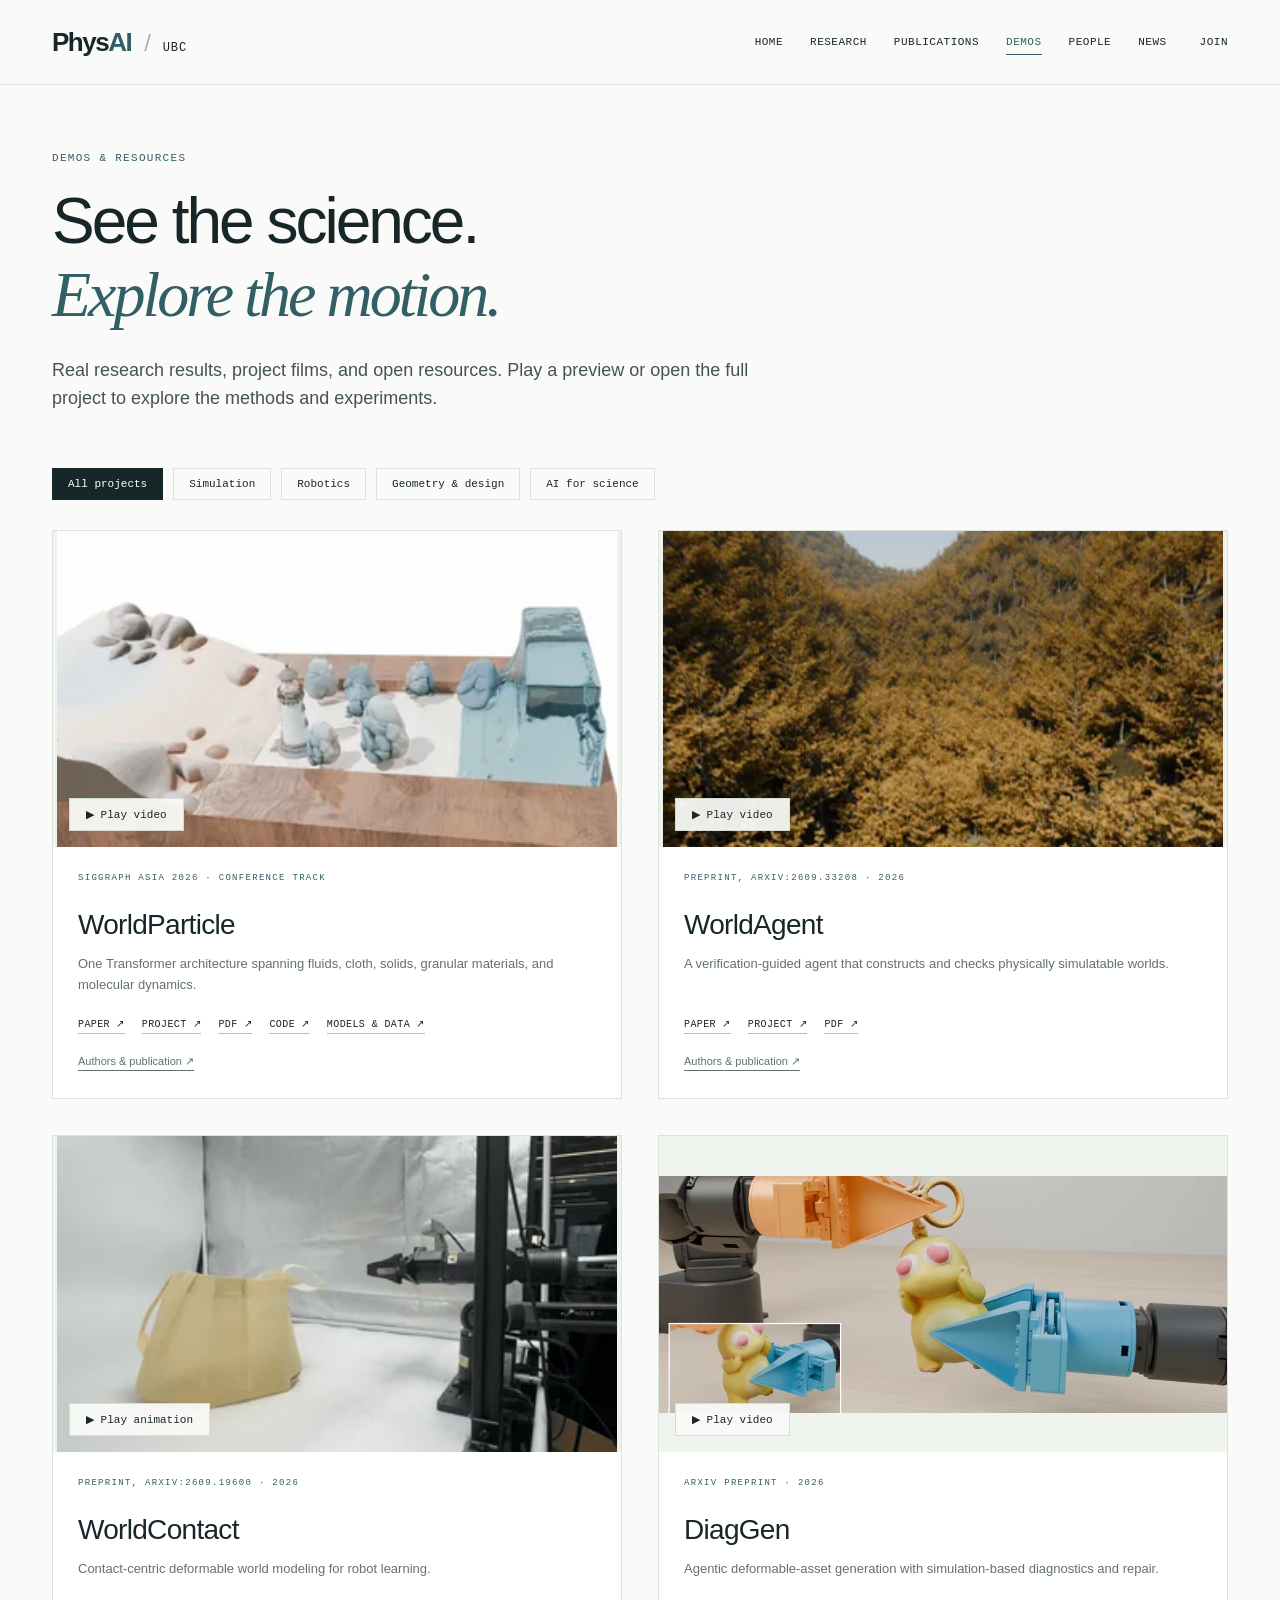
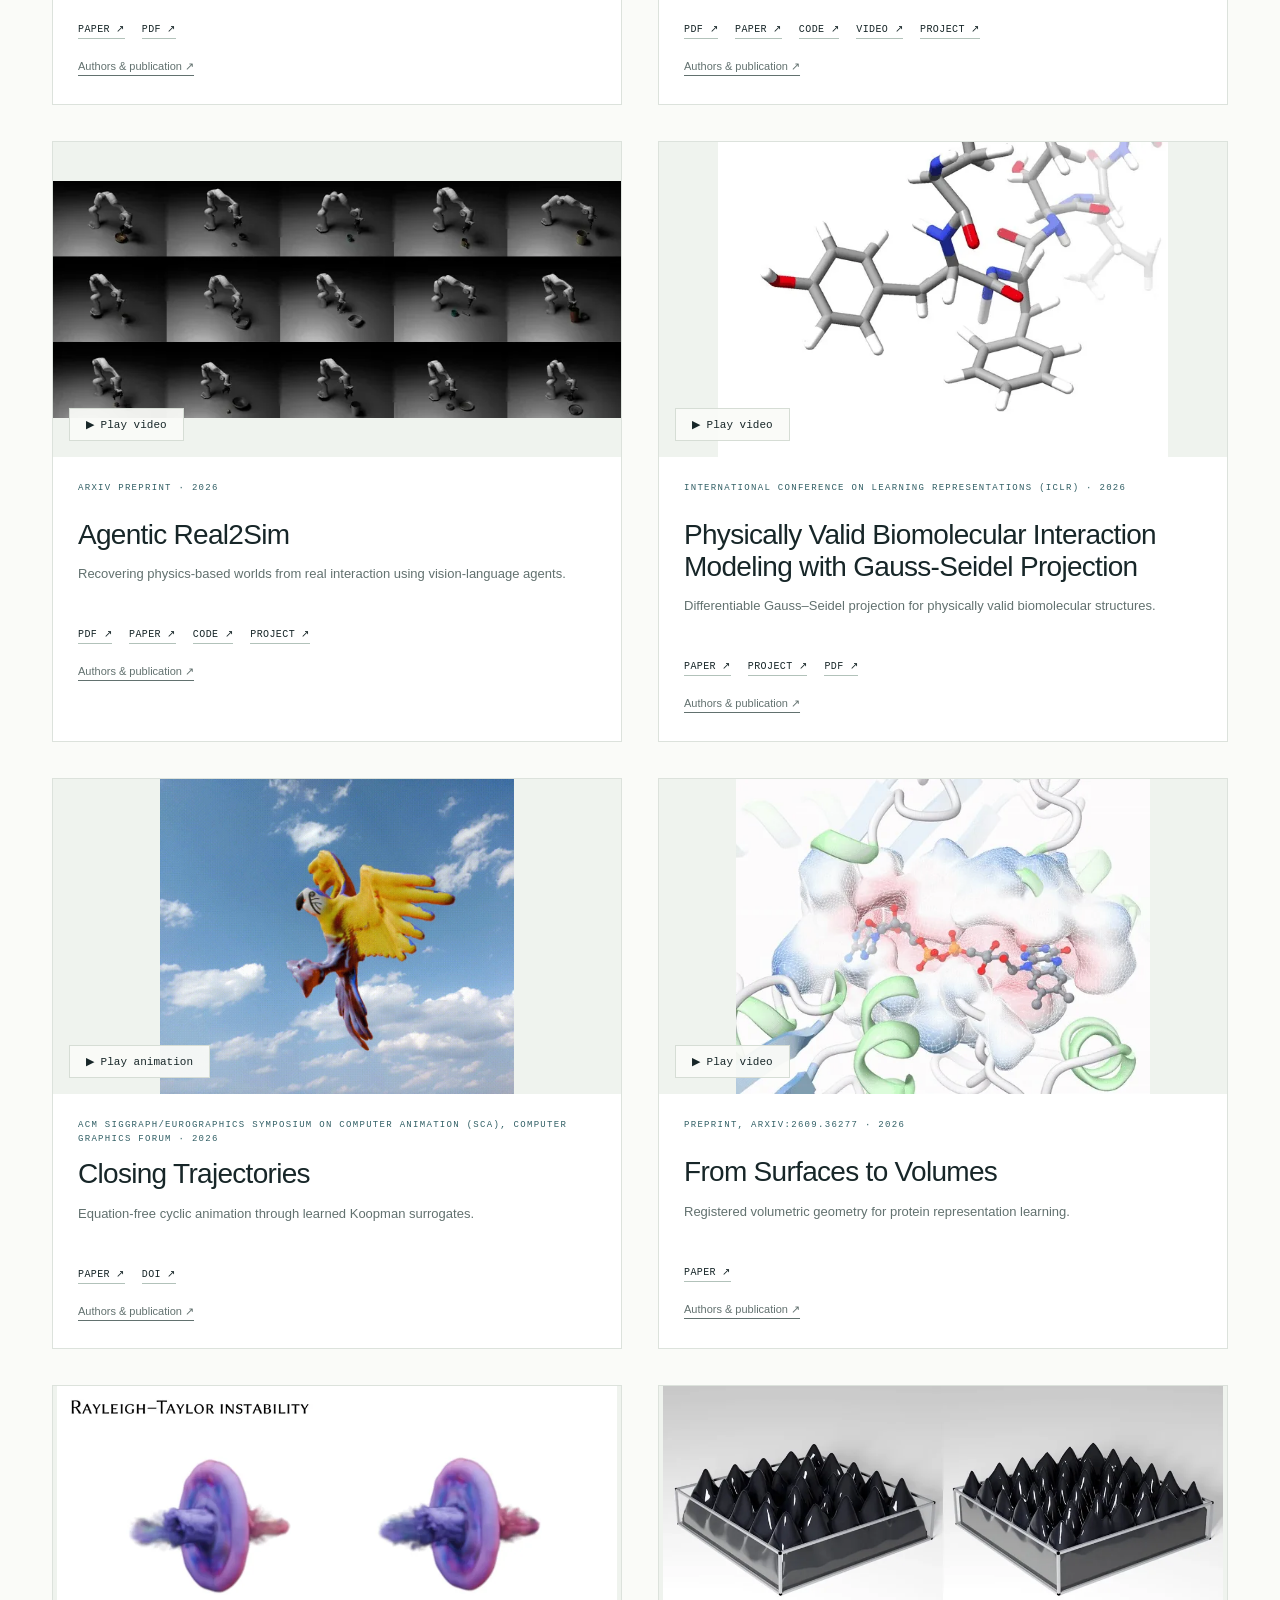
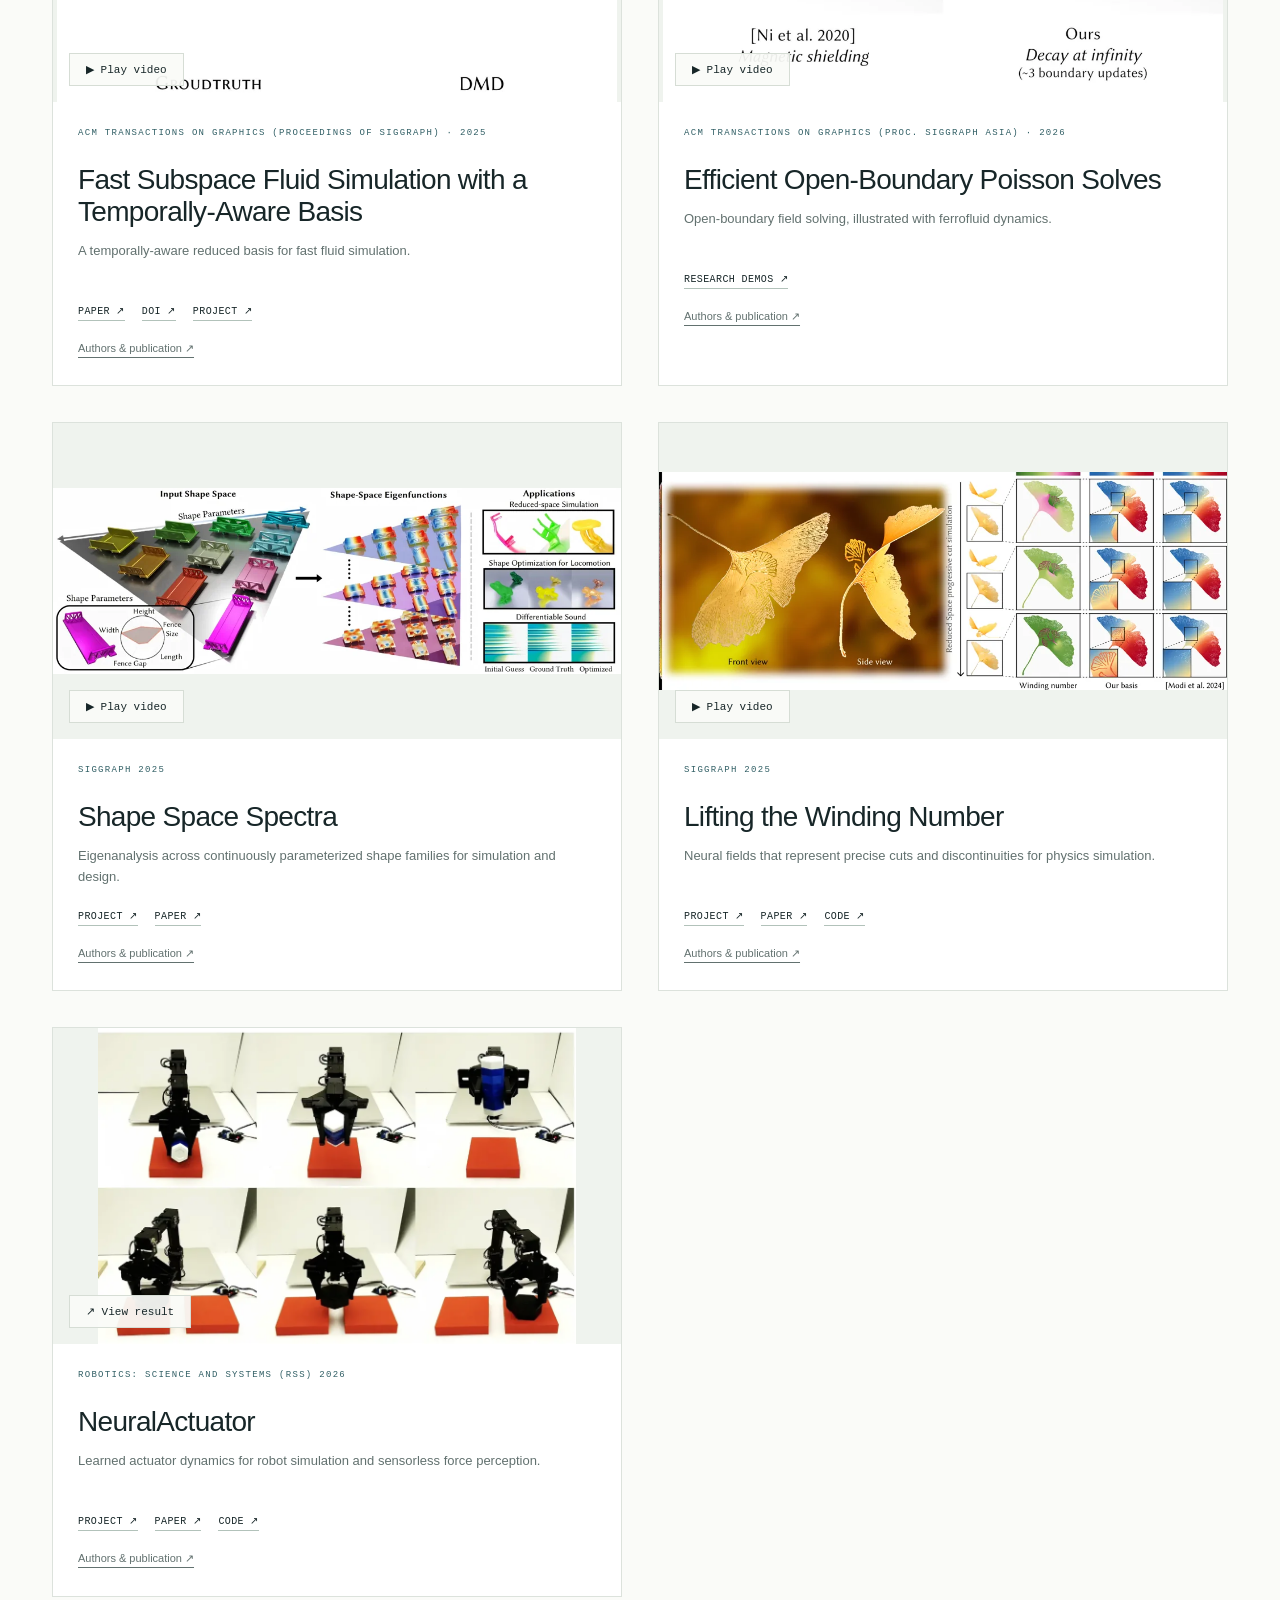
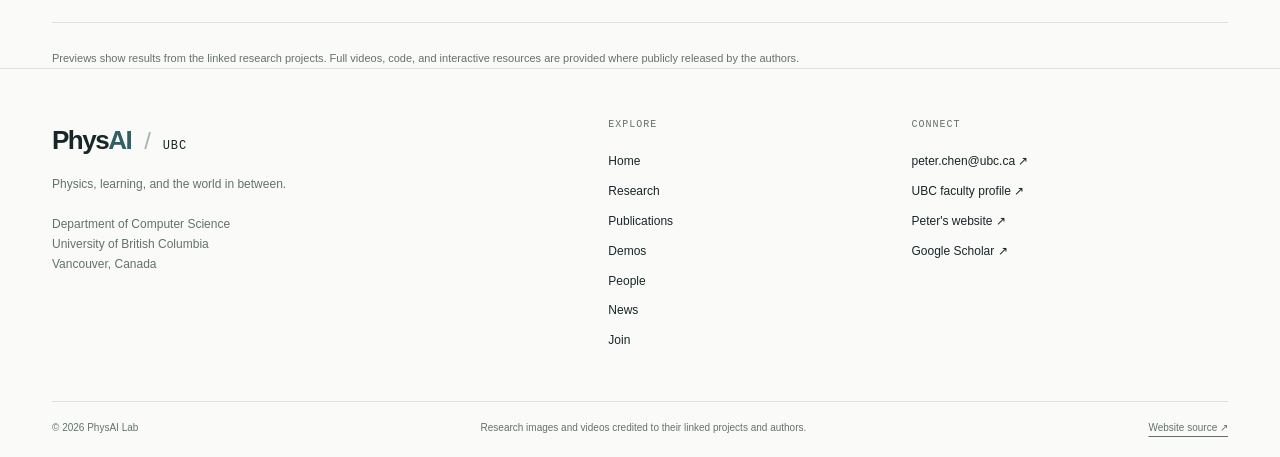
==== demos.html @ a1e4b5ec "Build research-led PhysAI Lab website with publications, demos, and verified team profiles" ====
<!doctype html><html lang="en"><head><meta charset="utf-8"><meta name="viewport" content="width=device-width,initial-scale=1"><title>Demos | PhysAI Lab · UBC</title><meta name="description" content="Watch physics simulation, robotics, and biomolecular research demos from Peter Yichen Chen and the UBC PhysAI Lab."><meta name="theme-color" content="#f8f9f6"><meta property="og:title" content="Demos | PhysAI Lab · UBC"><meta property="og:description" content="Watch physics simulation, robotics, and biomolecular research demos from Peter Yichen Chen and the UBC PhysAI Lab."><meta property="og:type" content="website"><link rel="icon" href="assets/favicon.svg" type="image/svg+xml"><link rel="stylesheet" href="assets/site.css"><script src="assets/site.js" defer></script></head><body><a class="skip" href="#main">Skip to content</a><header class="site-header"><div class="container header-inner"><a class="brand" href="index.html" aria-label="PhysAI Lab home">Phys<span>AI</span><i> / </i><small>UBC</small></a><button class="menu-toggle" aria-expanded="false" aria-controls="site-nav">Menu <span aria-hidden="true">＋</span></button><nav id="site-nav" aria-label="Main navigation"><a href="index.html">Home</a><a href="research.html">Research</a><a href="publications.html">Publications</a><a href="demos.html" aria-current="page">Demos</a><a href="people.html">People</a><a href="news.html">News</a><a href="join.html">Join</a></nav></div></header><main id="main"><div class="container page-intro"><p class="eyebrow">Demos & resources</p><h1>See the science.<br><em>Explore the motion.</em></h1><p class="lede">Real research results, project films, and open resources. Play a preview or open the full project to explore the methods and experiments.</p></div><div class="container"><div class="demo-filters" role="group" aria-label="Filter research demos"><button data-demo-filter="" aria-pressed="true">All projects</button><button data-demo-filter="Simulation" aria-pressed="false">Simulation</button><button data-demo-filter="Robotics" aria-pressed="false">Robotics</button><button data-demo-filter="Geometry & Design" aria-pressed="false">Geometry & design</button><button data-demo-filter="AI for Science" aria-pressed="false">AI for science</button></div><div class="demo-grid"><article class="demo-card" data-demo-topic="Simulation"><div class="demo-media"><img class="" src="assets/images/5f0e36b0c62ace92.webp" alt="WorldParticle: Unified World Simulation of Lagrangian Particle Dynamics via Transformer — research result" loading="lazy" decoding="async"><button class="preview-button" data-media="https://worldparticle.github.io/WorldParticle_Web/assets/videos/demo-web.mp4" data-kind="video" data-title="WorldParticle: Unified World Simulation of Lagrangian Particle Dynamics via Transformer" data-project="https://worldparticle.github.io/WorldParticle_Web/">▶ Play video</button></div><div class="demo-body"><p class="eyebrow">SIGGRAPH Asia 2026 · Conference Track</p><h2>WorldParticle</h2><p>One Transformer architecture spanning fluids, cloth, solids, granular materials, and molecular dynamics.</p><div class="resource-links"><a href="https://arxiv.org/abs/2605.15305">Paper ↗</a><a href="https://worldparticle.github.io/WorldParticle_Web/">Project ↗</a><a href="https://arxiv.org/pdf/2605.15305">PDF ↗</a><a href="https://github.com/WorldParticle/WorldParticle">Code ↗</a><a href="https://huggingface.co/datasets/wclw1021/WorldParticle">Models &amp; data ↗</a></div><a class="demo-detail" href="publications.html#worldparticle-unified-world-simulation-of-lagrangian-particle-dynamics-via-transformer">Authors & publication ↗</a></div></article><article class="demo-card" data-demo-topic="Robotics"><div class="demo-media"><img class="" src="assets/images/c00169b844d4f4c7.webp" alt="WorldAgent: Verification-Guided Agentic Physical World Construction — research result" loading="lazy" decoding="async"><button class="preview-button" data-media="https://wclw1021.github.io/WorldAgent_Web/assets/videos/autumn-valley.mp4" data-kind="video" data-title="WorldAgent: Verification-Guided Agentic Physical World Construction" data-project="https://wclw1021.github.io/WorldAgent_Web/">▶ Play video</button></div><div class="demo-body"><p class="eyebrow">Preprint, arXiv:2609.33208 · 2026</p><h2>WorldAgent</h2><p>A verification-guided agent that constructs and checks physically simulatable worlds.</p><div class="resource-links"><a href="https://arxiv.org/abs/2609.33208">Paper ↗</a><a href="https://wclw1021.github.io/WorldAgent_Web/">Project ↗</a><a href="https://arxiv.org/pdf/2609.33208">PDF ↗</a></div><a class="demo-detail" href="publications.html#worldagent-verification-guided-agentic-physical-world-construction">Authors & publication ↗</a></div></article><article class="demo-card" data-demo-topic="Robotics"><div class="demo-media"><img class="" src="assets/images/d277241d2dc338bf.webp" alt="WorldContact: A Contact-Centric World Model for Scalable Robot Learning — research result" loading="lazy" decoding="async"><button class="preview-button" data-media="https://chensiyuan030105.github.io/assets/img/publication/thumbnail/2026worldcontact.gif" data-kind="image" data-title="WorldContact: A Contact-Centric World Model for Scalable Robot Learning" data-project="https://arxiv.org/abs/2609.19600">▶ Play animation</button></div><div class="demo-body"><p class="eyebrow">Preprint, arXiv:2609.19600 · 2026</p><h2>WorldContact</h2><p>Contact-centric deformable world modeling for robot learning.</p><div class="resource-links"><a href="https://arxiv.org/abs/2609.19600">Paper ↗</a><a href="https://arxiv.org/pdf/2609.19600">PDF ↗</a></div><a class="demo-detail" href="publications.html#worldcontact-a-contact-centric-world-model-for-scalable-robot-learning">Authors & publication ↗</a></div></article><article class="demo-card" data-demo-topic="Robotics"><div class="demo-media"><img class="" src="assets/images/f37b646c24b71647.webp" alt="DiagGen: Agentic Generation of Deformable Assets with Sim-based Diagnostics for Robotic Simulation — research result" loading="lazy" decoding="async"><button class="preview-button" data-media="https://diaggen.github.io/static/videos/overview.mp4" data-kind="video" data-title="DiagGen: Agentic Generation of Deformable Assets with Sim-based Diagnostics for Robotic Simulation" data-project="https://diaggen.github.io/">▶ Play video</button></div><div class="demo-body"><p class="eyebrow">arXiv preprint · 2026</p><h2>DiagGen</h2><p>Agentic deformable-asset generation with simulation-based diagnostics and repair.</p><div class="resource-links"><a href="https://diaggen.github.io/static/DiagGen_pub-release_26-09-19-14-27.pdf">PDF ↗</a><a href="https://arxiv.org/abs/2609.23103">Paper ↗</a><a href="https://github.com/diaggen/diaggen">Code ↗</a><a href="https://www.youtube.com/watch?v=_sARsG-4vyM">Video ↗</a><a href="https://diaggen.github.io/">Project ↗</a></div><a class="demo-detail" href="publications.html#diaggen-agentic-generation-of-deformable-assets-with-sim-based-diagnostics-for-robotic-simulation">Authors & publication ↗</a></div></article><article class="demo-card" data-demo-topic="Robotics"><div class="demo-media"><img class="" src="assets/images/c2866183bbca0dc3.webp" alt="Agentic Real2Sim: Physics-based World Modeling with Vision-Language Agents — research result" loading="lazy" decoding="async"><button class="preview-button" data-media="https://agentic-real2sim.github.io/static/videos/ar2s_teaser.mp4" data-kind="video" data-title="Agentic Real2Sim: Physics-based World Modeling with Vision-Language Agents" data-project="https://agentic-real2sim.github.io/">▶ Play video</button></div><div class="demo-body"><p class="eyebrow">arXiv preprint · 2026</p><h2>Agentic Real2Sim</h2><p>Recovering physics-based worlds from real interaction using vision-language agents.</p><div class="resource-links"><a href="https://agentic-real2sim.github.io/static/paper/AR2S_2026-09-13-13-07_v1.pdf">PDF ↗</a><a href="https://arxiv.org/abs/2607.19190">Paper ↗</a><a href="https://github.com/agentic-real2sim/agentic_real2sim">Code ↗</a><a href="https://agentic-real2sim.github.io/">Project ↗</a></div><a class="demo-detail" href="publications.html#agentic-real2sim-physics-based-world-modeling-with-vision-language-agents">Authors & publication ↗</a></div></article><article class="demo-card" data-demo-topic="AI for Science"><div class="demo-media"><img class="" src="assets/images/b2107e2da7c5a489.webp" alt="Physically Valid Biomolecular Interaction Modeling with Gauss-Seidel Projection — research result" loading="lazy" decoding="async"><button class="preview-button" data-media="https://chensiyuan030105.github.io/assets/studio/media/gauss-seidel.mp4" data-kind="video" data-title="Physically Valid Biomolecular Interaction Modeling with Gauss-Seidel Projection" data-project="https://chensiyuan030105.github.io/ProteinGS/">▶ Play video</button></div><div class="demo-body"><p class="eyebrow">International Conference on Learning Representations (ICLR) · 2026</p><h2>Physically Valid Biomolecular Interaction Modeling with Gauss-Seidel Projection</h2><p>Differentiable Gauss–Seidel projection for physically valid biomolecular structures.</p><div class="resource-links"><a href="https://arxiv.org/abs/2510.08946">Paper ↗</a><a href="https://chensiyuan030105.github.io/ProteinGS/">Project ↗</a><a href="https://arxiv.org/pdf/2510.08946">PDF ↗</a></div><a class="demo-detail" href="publications.html#physically-valid-biomolecular-interaction-modeling-with-gauss-seidel-projection">Authors & publication ↗</a></div></article><article class="demo-card" data-demo-topic="Simulation"><div class="demo-media"><img class="" src="assets/images/f2cfe793b81d63e7.webp" alt="Closing Trajectories: Equation-Free Cyclic Animation via Koopman Surrogates — research result" loading="lazy" decoding="async"><button class="preview-button" data-media="https://chensiyuan030105.github.io/assets/img/publication/thumbnail/closing-trajectories.gif" data-kind="image" data-title="Closing Trajectories: Equation-Free Cyclic Animation via Koopman Surrogates" data-project="https://arxiv.org/abs/2605.23462">▶ Play animation</button></div><div class="demo-body"><p class="eyebrow">ACM SIGGRAPH/Eurographics Symposium on Computer Animation (SCA), Computer Graphics Forum · 2026</p><h2>Closing Trajectories</h2><p>Equation-free cyclic animation through learned Koopman surrogates.</p><div class="resource-links"><a href="https://arxiv.org/abs/2605.23462">Paper ↗</a><a href="https://doi.org/10.1111/cgf.70566">DOI ↗</a></div><a class="demo-detail" href="publications.html#closing-trajectories-equation-free-cyclic-animation-via-koopman-surrogates">Authors & publication ↗</a></div></article><article class="demo-card" data-demo-topic="AI for Science"><div class="demo-media"><img class="" src="assets/images/6da7194c4b2f9b25.webp" alt="From Surfaces to Volumes: Registered Geometry for Protein Representation Learning — research result" loading="lazy" decoding="async"><button class="preview-button" data-media="https://chensiyuan030105.github.io/assets/studio/media/surfaces-to-volumes.mp4" data-kind="video" data-title="From Surfaces to Volumes: Registered Geometry for Protein Representation Learning" data-project="https://arxiv.org/abs/2609.36277">▶ Play video</button></div><div class="demo-body"><p class="eyebrow">Preprint, arXiv:2609.36277 · 2026</p><h2>From Surfaces to Volumes</h2><p>Registered volumetric geometry for protein representation learning.</p><div class="resource-links"><a href="https://arxiv.org/abs/2609.36277">Paper ↗</a></div><a class="demo-detail" href="publications.html#from-surfaces-to-volumes-registered-geometry-for-protein-representation-learning">Authors & publication ↗</a></div></article><article class="demo-card" data-demo-topic="Simulation"><div class="demo-media"><img class="" src="assets/images/85bc979c676d014c.webp" alt="Fast Subspace Fluid Simulation with a Temporally-Aware Basis — research result" loading="lazy" decoding="async"><button class="preview-button" data-media="https://chensiyuan030105.github.io/assets/studio/media/subspace-fluids.mp4" data-kind="video" data-title="Fast Subspace Fluid Simulation with a Temporally-Aware Basis" data-project="https://www.dgp.toronto.edu/projects/dmd/">▶ Play video</button></div><div class="demo-body"><p class="eyebrow">ACM Transactions on Graphics (Proceedings of SIGGRAPH) · 2025</p><h2>Fast Subspace Fluid Simulation with a Temporally-Aware Basis</h2><p>A temporally-aware reduced basis for fast fluid simulation.</p><div class="resource-links"><a href="https://arxiv.org/abs/2502.05339">Paper ↗</a><a href="https://doi.org/10.1145/3730826">DOI ↗</a><a href="https://www.dgp.toronto.edu/projects/dmd/">Project ↗</a></div><a class="demo-detail" href="publications.html#fast-subspace-fluid-simulation-with-a-temporally-aware-basis">Authors & publication ↗</a></div></article><article class="demo-card" data-demo-topic="Simulation"><div class="demo-media"><img class="" src="assets/images/7180883ec85dd9bb.webp" alt="Efficient Open-Boundary Poisson Solves — research result" loading="lazy" decoding="async"><button class="preview-button" data-media="https://chensiyuan030105.github.io/assets/studio/media/open-boundary.mp4" data-kind="video" data-title="Efficient Open-Boundary Poisson Solves" data-project="">▶ Play video</button></div><div class="demo-body"><p class="eyebrow">ACM Transactions on Graphics (Proc. SIGGRAPH Asia) · 2026</p><h2>Efficient Open-Boundary Poisson Solves</h2><p>Open-boundary field solving, illustrated with ferrofluid dynamics.</p><div class="resource-links"><a href="https://chensiyuan030105.github.io/demos/">Research demos ↗</a></div><a class="demo-detail" href="publications.html#efficient-open-boundary-poisson-solves">Authors & publication ↗</a></div></article><article class="demo-card" data-demo-topic="Geometry & Design"><div class="demo-media"><img class="" src="assets/images/9f387b856bcab166.webp" alt="Shape Space Spectra — research result" loading="lazy" decoding="async"><button class="preview-button" data-media="https://www.dgp.toronto.edu/projects/sss/assets/Video.mp4" data-kind="video" data-title="Shape Space Spectra" data-project="https://www.dgp.toronto.edu/projects/sss/">▶ Play video</button></div><div class="demo-body"><p class="eyebrow">SIGGRAPH 2025</p><h2>Shape Space Spectra</h2><p>Eigenanalysis across continuously parameterized shape families for simulation and design.</p><div class="resource-links"><a href="https://www.dgp.toronto.edu/projects/sss/">Project ↗</a><a href="https://www.dgp.toronto.edu/projects/sss/assets/sss.pdf">Paper ↗</a></div><a class="demo-detail" href="publications.html#shape-space-spectra">Authors & publication ↗</a></div></article><article class="demo-card" data-demo-topic="Geometry & Design"><div class="demo-media"><img class="" src="assets/images/bb8087ff873daa59.webp" alt="Lifting the Winding Number: Precise Discontinuities in Neural Fields for Physics Simulation — research result" loading="lazy" decoding="async"><button class="preview-button" data-media="https://www.dgp.toronto.edu/projects/windlifter/assets/windlifter.mp4" data-kind="video" data-title="Lifting the Winding Number: Precise Discontinuities in Neural Fields for Physics Simulation" data-project="https://www.dgp.toronto.edu/projects/windlifter/">▶ Play video</button></div><div class="demo-body"><p class="eyebrow">SIGGRAPH 2025</p><h2>Lifting the Winding Number</h2><p>Neural fields that represent precise cuts and discontinuities for physics simulation.</p><div class="resource-links"><a href="https://www.dgp.toronto.edu/projects/windlifter/">Project ↗</a><a href="https://arxiv.org/abs/2502.00626">Paper ↗</a><a href="https://github.com/Changy1506/WindLifter">Code ↗</a></div><a class="demo-detail" href="publications.html#lifting-the-winding-number-precise-discontinuities-in-neural-fields-for-physics-simulation">Authors & publication ↗</a></div></article><article class="demo-card" data-demo-topic="Robotics"><div class="demo-media"><img class="" src="assets/images/0c437f56e13de6e5.webp" alt="NeuralActuator: Neural Actuation Modeling for Robot Dynamics and External Force Perception — research result" loading="lazy" decoding="async"><button class="preview-button" data-media="https://frank-zy-dou.github.io/projects/NeuralActuator/figures/fig_teaser_robot_control.webp" data-kind="image" data-title="NeuralActuator: Neural Actuation Modeling for Robot Dynamics and External Force Perception" data-project="https://frank-zy-dou.github.io/projects/NeuralActuator/">↗ View result</button></div><div class="demo-body"><p class="eyebrow">Robotics: Science and Systems (RSS) 2026</p><h2>NeuralActuator</h2><p>Learned actuator dynamics for robot simulation and sensorless force perception.</p><div class="resource-links"><a href="https://frank-zy-dou.github.io/projects/NeuralActuator/">Project ↗</a><a href="https://arxiv.org/abs/2607.11734">Paper ↗</a><a href="https://github.com/Frank-ZY-Dou/Dynamics-Modeling/tree/main/NeuralActuator">Code ↗</a></div><a class="demo-detail" href="publications.html#neuralactuator-neural-actuation-modeling-for-robot-dynamics-and-external-force-perception">Authors & publication ↗</a></div></article></div><p class="collection-note">Previews show results from the linked research projects. Full videos, code, and interactive resources are provided where publicly released by the authors.</p></div></main><footer class="site-footer"><div class="container footer-grid"><div><a class="brand" href="index.html">Phys<span>AI</span><i> / </i><small>UBC</small></a><p>Physics, learning, and the world in between.</p><p>Department of Computer Science<br>University of British Columbia<br>Vancouver, Canada</p></div><div><h2>Explore</h2><a href="index.html">Home</a><a href="research.html">Research</a><a href="publications.html">Publications</a><a href="demos.html" aria-current="page">Demos</a><a href="people.html">People</a><a href="news.html">News</a><a href="join.html">Join</a></div><div><h2>Connect</h2><a href="mailto:peter.chen@ubc.ca">peter.chen@ubc.ca ↗</a><a href="https://www.cs.ubc.ca/people/peter-yichen-chen">UBC faculty profile ↗</a><a href="https://peterchencyc.com/">Peter's website ↗</a><a href="https://scholar.google.com/citations?user=9TX3RmEAAAAJ">Google Scholar ↗</a></div></div><div class="container footer-bottom"><span>© 2026 PhysAI Lab</span><span>Research images and videos credited to their linked projects and authors.</span><a href="https://github.com/chensiyuan030105/physai-demo">Website source ↗</a></div></footer><dialog id="media-dialog" aria-labelledby="media-title"><div class="dialog-head"><p id="media-title"></p><button id="close-dialog" aria-label="Close preview">Close ×</button></div><div id="media-content"></div><div class="dialog-bottom"><span>Research demo · media from the project authors</span><a id="media-project">Open source project ↗</a></div></dialog></body></html>
---- assets/site.css ----
@charset "UTF-8";
:root{--paper:#fafbf8;--ink:#172628;--muted:#62716f;--accent:#315f65;--line:#dce2dc;--wash:#eff3ee;--gold:#80643b;--sans:Arial,Helvetica,sans-serif;--serif:Georgia,'Times New Roman',serif;--mono:'Courier New',monospace}
*{box-sizing:border-box}html{scroll-behavior:smooth;scroll-padding-top:105px}body{margin:0;background:var(--paper);color:var(--ink);font:16px/1.65 var(--sans);-webkit-font-smoothing:antialiased}a{color:inherit;text-underline-offset:5px;text-decoration-thickness:1px}a:hover{color:var(--accent)}button,input,select{font:inherit}button,a,input,select{touch-action:manipulation}button{cursor:pointer;color:inherit}button:disabled{cursor:default}a:focus-visible,button:focus-visible,input:focus-visible,select:focus-visible{outline:3px solid #a47a3c;outline-offset:5px}img,video{display:block;max-width:100%}button{border-radius:0}h1,h2,h3,p{margin-top:0}h1,h2,h3{line-height:1.15}h1{font-size:clamp(48px,5.9vw,84px);font-weight:500;letter-spacing:-4px;margin-bottom:26px}h1 em,h2 em{font-family:var(--serif);font-weight:400;color:var(--accent)}h2{font-size:clamp(30px,3.1vw,43px);font-weight:400;letter-spacing:-1.6px}h3{font-size:24px;letter-spacing:-.55px;font-weight:500}p{margin-bottom:20px}p:last-child{margin-bottom:0}button{background:transparent;border:1px solid var(--line)}[hidden]{display:none!important}.container{width:min(1224px,calc(100% - 104px));margin-inline:auto}.eyebrow{font:11px/1.5 var(--mono);text-transform:uppercase;letter-spacing:1.3px;color:var(--accent);margin-bottom:18px}.lede{font-size:20px;line-height:1.6;color:#435451;max-width:760px}.text-link{font-size:13px;text-decoration:none;border-bottom:1px solid currentColor;padding-bottom:3px}.button{display:inline-flex;align-items:center;justify-content:center;padding:13px 22px;font-size:13px;text-decoration:none;border:1px solid var(--line);line-height:1.4}.button.primary{background:var(--ink);color:white;border-color:var(--ink)}.button.primary:hover{background:var(--accent);border-color:var(--accent)}.button.light{background:var(--paper);color:var(--ink)}.skip{position:fixed;top:-100px;left:20px;z-index:20;background:var(--ink);color:#fff;padding:10px 20px}.skip:focus{top:10px}.sr-only{position:absolute;width:1px;height:1px;padding:0;margin:-1px;overflow:hidden;clip:rect(0,0,0,0);white-space:nowrap;border:0}
.site-header{position:sticky;top:0;z-index:10;background:#fafbf8f5;backdrop-filter:blur(12px);border-bottom:1px solid var(--line)}.header-inner{height:84px;display:flex;align-items:center;justify-content:space-between;gap:32px}.brand{font-size:26px;font-weight:700;letter-spacing:-1.5px;text-decoration:none;white-space:nowrap}.brand span{color:var(--accent)}.brand i{font-size:24px;font-weight:300;font-style:normal;color:#a6b4ad;margin:0 8px}.brand small{font:12px var(--mono);letter-spacing:1px}#site-nav{display:flex;gap:27px;align-items:center}#site-nav a{font:11px var(--mono);text-transform:uppercase;letter-spacing:.5px;text-decoration:none;padding:6px 0;border-bottom:1px solid transparent}#site-nav a[aria-current]{border-color:var(--accent);color:var(--accent)}#site-nav a:last-child{margin-left:6px}.menu-toggle{display:none}
.hero{display:grid;grid-template-columns:1fr 1.02fr;gap:56px;padding-block:74px 60px;align-items:center}.hero h1{margin:20px 0 27px}.hero .lede{font-size:22px;line-height:1.45;margin-bottom:20px}.hero-about{font-size:14px;max-width:465px;color:var(--muted)}.hero-actions{display:flex;align-items:center;gap:28px;margin-top:30px}.hero-research{align-self:stretch;display:flex;flex-direction:column;justify-content:center;min-width:0}.hero-image{position:relative;overflow:hidden;background:#eef1ed;border:1px solid var(--line);aspect-ratio:1.13}.hero-image img{width:100%;height:100%;object-fit:cover}.hero-play{position:absolute;bottom:20px;left:20px;border:0;background:#fafbf8ef;padding:11px 17px;font-size:12px;box-shadow:0 2px 18px #15282712}.hero-play:hover{background:var(--ink);color:white}.hero-caption{display:flex;justify-content:space-between;gap:20px;margin-top:17px;font:11px/1.75 var(--mono);color:var(--muted)}.hero-caption strong{font:16px var(--sans);color:var(--ink)}.hero-caption>span:last-child{text-align:right}
.recognition{border-top:1px solid var(--line);padding-block:25px 36px}.recognition>.eyebrow{margin-bottom:23px;color:var(--muted)}.award-grid{display:grid;grid-template-columns:repeat(4,1fr)}.award{padding:0 25px;border-left:1px solid var(--line);text-decoration:none;display:flex;flex-direction:column;gap:10px;align-items:flex-start}.award:first-child{padding-left:0;border-left:0}.award .eyebrow{margin:0;font-size:10px;color:var(--gold)}.award strong{font-size:16px;font-weight:500;line-height:1.35;max-width:220px}.award small{font-size:11px;color:var(--muted)}.award:hover strong{text-decoration:underline;text-underline-offset:4px}
.section{padding-block:72px;border-top:1px solid var(--line)}.section-tint{background:var(--wash)}.section-head{display:flex;align-items:flex-end;justify-content:space-between;gap:50px;margin-bottom:36px}.section-head h2{margin-bottom:0}.section-head>.text-link{white-space:nowrap;margin-bottom:6px}.section-desc{color:var(--muted);font-size:15px;max-width:390px;margin-bottom:4px}.research-row{display:grid;grid-template-columns:70px 1fr 40px;gap:25px;padding:28px 0;border-top:1px solid var(--line);text-decoration:none}.research-row:last-child{border-bottom:1px solid var(--line)}.research-row .row-index{font:12px var(--mono);color:var(--muted);padding-top:6px}.research-row h3{font-size:25px;margin-bottom:12px}.research-row p{font-size:14px;color:var(--muted)}.research-row>span:last-child{font-size:24px}.research-row:hover h3{text-decoration:underline}.project-grid{display:grid;grid-template-columns:repeat(3,minmax(0,1fr));gap:42px 28px}.project-card{min-width:0}.project-media{position:relative;background:#fff;border:1px solid var(--line);aspect-ratio:1.6;overflow:hidden;margin-bottom:18px}.project-media>img{height:100%;width:100%;object-fit:cover;transition:transform .4s}.project-card:hover .project-media>img{transform:scale(1.025)}.project-meta{font:10px/1.6 var(--mono);color:var(--accent);min-height:30px;margin-bottom:8px}.project-card h3{font-size:21px;line-height:1.25;margin-bottom:12px}.project-card h3 a{text-decoration:none}.project-card h3 a:hover{text-decoration:underline}.project-card p{font-size:13px;color:var(--muted);line-height:1.7;margin-bottom:16px}.play-icon{position:absolute;right:12px;bottom:12px;width:36px;height:36px;background:#fafbf8ef;border:0;box-shadow:0 2px 10px #0001;font-size:12px;border-radius:50%}.play-icon:hover{background:var(--ink);color:white}.resource-links{display:flex;gap:9px 17px;flex-wrap:wrap;align-items:center}.resource-links a,.resource-links button{font:10px/1.7 var(--mono);text-transform:uppercase;letter-spacing:.4px;background:transparent;border:0;border-bottom:1px solid #b2c2ba;padding:0;text-decoration:none}.resource-links a:hover,.resource-links button:hover{color:var(--accent);border-color:var(--accent)}.resource-links a[href*="arxiv"]{white-space:nowrap}.media-placeholder{width:100%;height:100%;display:flex;align-items:center;justify-content:center;flex-direction:column;background:radial-gradient(ellipse at 20% 15%,#e1ebe1,transparent 65%),#edf1eb;color:#7e9b8b;min-height:100px}.media-placeholder>span{font-family:var(--serif);font-size:52px;line-height:1.1}.media-placeholder small{font:8px var(--mono);letter-spacing:1px;margin-top:8px}
.people-summary{display:flex;gap:28px;align-items:center}.people-summary>img{width:110px;height:110px;object-fit:cover;object-position:50% 35%;border-radius:50%}.people-summary .eyebrow{margin-bottom:8px}.people-summary h3{margin-bottom:10px;font-size:26px}.people-summary h3 a{text-decoration:none}.people-summary p:not(.eyebrow){color:var(--muted);font-size:13px;margin-bottom:5px}.name-strip{display:grid;grid-template-columns:repeat(4,1fr);gap:18px 28px;border-top:1px solid var(--line);padding-top:25px;margin-top:32px}.name-strip a{font-size:14px;text-decoration:none}.name-strip a:hover{text-decoration:underline}.news-row{display:grid;grid-template-columns:145px 1fr;gap:30px;padding:26px 0;border-top:1px solid var(--line)}.news-row time{font:11px var(--mono);padding-top:3px;color:var(--muted)}.news-row .eyebrow{font-size:9px;margin-bottom:8px}.news-row h3{font-size:21px;line-height:1.3;margin-bottom:9px}.news-row h3 a{text-decoration:none}.news-row h3 a:hover{text-decoration:underline}.news-row p{font-size:13px;color:var(--muted)}.join-banner{background:#19363b;color:var(--paper);padding:60px 0}.join-banner>.container{display:grid;grid-template-columns:1fr 1fr;gap:90px;align-items:center}.join-banner .eyebrow{color:#bfd1c5}.join-banner h2{margin-bottom:0;font-size:40px}.join-banner p:not(.eyebrow){font-size:15px;max-width:440px;color:#c7d5d2}.site-footer{padding:50px 0 20px;border-top:1px solid var(--line)}.footer-grid{display:grid;grid-template-columns:2fr 1fr 1.25fr;gap:50px}.footer-grid p{font-size:12px;color:var(--muted);margin-top:13px}.footer-grid h2{font:10px var(--mono);text-transform:uppercase;letter-spacing:1px;color:var(--muted);margin:0 0 22px}.footer-grid>div:not(:first-child) a{display:block;font-size:12px;margin-bottom:10px;text-decoration:none}.footer-grid>div:not(:first-child) a:hover{text-decoration:underline}.footer-bottom{border-top:1px solid var(--line);display:flex;justify-content:space-between;gap:20px;padding-top:18px;margin-top:40px;font-size:10px;color:var(--muted)}
.page-intro{padding-block:65px 55px}.page-intro h1{font-size:clamp(45px,5vw,69px);margin:15px 0 24px;letter-spacing:-3px}.page-intro .lede{font-size:18px;max-width:750px}.research-detail{display:grid;grid-template-columns:1fr 1.4fr;gap:65px}.research-heading h2{font-size:35px}.research-heading h3{font-size:20px;line-height:1.45}.research-heading>p:not(.eyebrow){font-size:14px;color:var(--muted)}.direction-projects{display:flex;flex-direction:column;gap:30px}.direction-projects article{display:grid;grid-template-columns:145px 1fr;gap:22px}.direction-projects article>div:first-child{height:120px;border:1px solid var(--line);background:var(--wash)}.direction-projects img{height:100%;width:100%;object-fit:cover}.direction-projects .eyebrow{font-size:9px;letter-spacing:.3px;margin-bottom:8px}.direction-projects h3{font-size:17px;line-height:1.35;margin-bottom:10px}.direction-projects h3 a{text-decoration:none}.direction-projects p:not(.eyebrow){font-size:12px;color:var(--muted)}.research-context{background:var(--wash);padding:40px;margin-bottom:60px}.research-context h2{font-size:30px}.research-context p{max-width:860px;font-size:14px;color:var(--muted)}
.filters{padding:25px;background:var(--wash);border:1px solid var(--line);margin-bottom:25px}.filters label{font:10px var(--mono);text-transform:uppercase;letter-spacing:.5px;display:flex;flex-direction:column;gap:9px;color:#4e625b}.filters input{font:15px var(--sans);padding:14px;background:var(--paper);border:1px solid #cbd7cd;width:100%;color:var(--ink);border-radius:0}.filter-row{display:flex;align-items:flex-end;gap:18px;margin-top:20px}.filters select{background:var(--paper);border:1px solid #cbd7cd;color:var(--ink);padding:10px 30px 10px 10px;max-width:230px;border-radius:0;font:12px var(--sans);height:39px}.reset{border:0;font-size:11px;padding:10px;margin-left:auto;white-space:nowrap}.reset:hover{text-decoration:underline}.results-bar{display:flex;justify-content:space-between;gap:20px;font:10px var(--mono);color:var(--muted);padding:15px 0 22px}.paper-row{display:grid;grid-template-columns:205px 1fr;gap:30px;border-top:1px solid var(--line);padding:29px 0;scroll-margin-top:105px}.paper-thumb{width:205px;height:145px;display:block;background:#fff;border:1px solid var(--line);overflow:hidden}.paper-thumb img{width:100%;height:100%;object-fit:contain}.paper-body h2{font-size:21px;font-weight:500;letter-spacing:-.4px;line-height:1.35;margin:8px 0 11px}.paper-body h2 a{text-decoration:none}.paper-body h2 a:hover{text-decoration:underline}.paper-venue{font:11px/1.7 var(--mono);color:var(--accent);margin-bottom:8px}.paper-authors{font-size:12px;color:var(--muted);line-height:1.9;margin-bottom:14px}.paper-authors strong{font-weight:600;color:#304c49}.paper-tags{display:flex;gap:6px;flex-wrap:wrap;margin-bottom:15px}.paper-tags span{border:1px solid var(--line);padding:2px 7px;color:var(--muted);font-size:9px}.award-badge{display:inline-block;font:9px var(--mono);padding:4px 7px;background:#eee8d9;color:#715c34;margin-left:8px}.collection-note{font-size:11px;line-height:1.9;color:var(--muted);border-top:1px solid var(--line);padding-top:25px;margin:25px 0 55px}.paper-row:target{background:#e9efe6;box-shadow:0 0 0 12px #e9efe6}#no-results{text-align:center;padding:65px 20px}.bib-panel{background:var(--wash);padding:18px;margin-top:17px;border:1px solid var(--line)}.bib-panel pre{font:11px/1.7 var(--mono);white-space:pre-wrap;overflow-wrap:anywhere;margin:0 0 14px}.bib-panel button{font-size:11px;padding:6px 12px;border-color:#aebfb2}
.demo-filters{display:flex;gap:10px;flex-wrap:wrap;margin:0 0 30px}.demo-filters button{font:11px var(--mono);padding:9px 15px}.demo-filters button[aria-pressed="true"]{background:var(--ink);border-color:var(--ink);color:white}.demo-grid{display:grid;grid-template-columns:1fr 1fr;gap:36px}.demo-card{border:1px solid var(--line);background:#fff;overflow:hidden}.demo-media{position:relative;aspect-ratio:1.8;background:var(--wash)}.demo-media>img{width:100%;height:100%;object-fit:contain}.preview-button{position:absolute;bottom:16px;left:16px;background:#fafbf8ef;padding:9px 16px;font:11px var(--mono);border:1px solid #d6ddd5}.preview-button:hover{background:var(--ink);color:white}.demo-body{padding:25px}.demo-body .eyebrow{font-size:9px;min-height:25px;margin-bottom:12px}.demo-body h2{font-size:28px;letter-spacing:-.7px;margin-bottom:12px}.demo-body>p:not(.eyebrow){font-size:13px;color:var(--muted);min-height:43px}.demo-detail{display:inline-block;margin-top:18px;font-size:11px;color:var(--muted)}
.pi-section{border-top:1px solid var(--line);padding-block:35px 55px}.pi-profile{display:grid;grid-template-columns:230px 1fr;gap:45px;align-items:center}.pi-profile>img{width:230px;height:275px;object-fit:cover;object-position:50% 25%}.pi-profile h2{font-family:var(--serif);font-size:40px;margin-bottom:12px}.pi-title{font-size:13px;color:var(--accent)}.pi-profile p:not(.pi-title){font-size:14px;color:var(--muted);max-width:720px}.education{display:flex;gap:10px;flex-wrap:wrap;margin:25px 0}.education span{font-size:11px;border:1px solid var(--line);padding:5px 10px}.people-grid{display:grid;grid-template-columns:repeat(4,1fr);gap:45px 30px}.person{min-width:0}.portrait{height:205px;display:block;background:#eaf0e7;margin-bottom:20px;overflow:hidden}.portrait img{width:100%;height:100%;object-fit:cover;object-position:center 30%;transition:filter .3s;filter:saturate(.65)}.portrait:hover img{filter:saturate(1)}.initials{height:100%;display:flex;align-items:center;justify-content:center;font:48px var(--serif);letter-spacing:3px;color:#547269;background:linear-gradient(145deg,#e4ece2,#f2f4ee)}.person h3{font-size:20px;margin-bottom:8px}.person h3 a{text-decoration:none}.person-role{font:10px/1.7 var(--mono)!important;color:var(--accent)!important;min-height:34px}.person p{font-size:12px;color:var(--muted);margin-bottom:10px}.person-work{font-size:10px}.collaborator-links{display:grid;grid-template-columns:1fr 1fr;gap:18px}.collaborator-links a{font-size:13px}.people-join{padding:40px;background:var(--wash);margin-bottom:60px}.people-join h2{font-size:30px;margin-bottom:15px}.people-join p{font-size:14px}.press-grid{display:grid;grid-template-columns:1fr 1fr;gap:40px;margin-top:35px}.press-grid article{border-top:1px solid var(--line);padding-top:25px}.press-grid article>span{font:10px var(--mono);color:var(--muted)}.press-grid h3{font-size:25px;margin:16px 0}.press-grid h3 a{text-decoration:none}.press-grid p{font-size:14px;color:var(--muted)}
.join-layout{display:grid;grid-template-columns:1fr 2fr;gap:75px;border-top:1px solid var(--line);padding-top:45px}.join-layout aside p:not(.eyebrow){color:var(--muted);font-size:14px}.join-layout aside>a{font-size:13px}.join-layout section{padding-bottom:40px;margin-bottom:35px;border-bottom:1px solid var(--line)}.join-layout section h2{font-size:30px}.join-layout section p:not(.eyebrow){font-size:15px;color:var(--muted)}.join-layout section>a{font-size:13px}.join-callout{background:var(--wash);padding:40px;margin-block:20px 65px}.join-callout h2{font-size:30px}.join-callout p{font-size:14px;max-width:750px}
dialog{width:min(1000px,calc(100% - 36px));max-height:92vh;padding:0;border:1px solid var(--line);background:var(--paper);color:var(--ink);box-shadow:0 30px 100px #0005}dialog::backdrop{background:#122627c9;backdrop-filter:blur(6px)}.dialog-head{display:flex;gap:20px;justify-content:space-between;align-items:center;padding:20px 25px;border-bottom:1px solid var(--line)}.dialog-head p{margin:0;font-size:15px;font-weight:500;line-height:1.4}.dialog-head button{font:11px var(--mono);padding:7px 10px;white-space:nowrap}#media-content{background:#101716;min-height:120px;display:flex;align-items:center;justify-content:center}#media-content video,#media-content img{max-height:65vh;width:100%;object-fit:contain}.dialog-bottom{display:flex;justify-content:space-between;gap:20px;font-size:10px;color:var(--muted);padding:15px 25px}.media-error{color:white;padding:40px;text-align:center;font-size:14px}
@media(min-width:1500px){.hero h1{font-size:86px}}
@media(max-width:1050px){.container{width:calc(100% - 64px)}#site-nav{gap:18px}.hero{gap:35px}.hero h1{font-size:65px;letter-spacing:-3px}.hero .lede{font-size:19px}.hero-actions{gap:18px}.hero-actions>.text-link{font-size:11px}.award{padding-inline:18px}.award strong{font-size:14px}.filter-row{flex-wrap:wrap}.reset{margin-left:0}.people-grid{grid-template-columns:repeat(3,1fr)}.research-detail{grid-template-columns:1fr 1.4fr;gap:35px}.direction-projects article{grid-template-columns:100px 1fr;gap:18px}.direction-projects article>div:first-child{height:90px}.join-banner>.container{gap:40px}.project-grid{gap:35px 22px}.project-card h3{font-size:19px}.project-card .resource-links{gap:8px 12px}}
@media(max-width:760px){html{scroll-padding-top:85px}.container{width:calc(100% - 42px)}.header-inner{height:70px}.brand{font-size:24px}.brand small{font-size:11px}.menu-toggle{display:flex;font:11px var(--mono);align-items:center;gap:14px;padding:8px 11px}#site-nav{display:none;position:absolute;top:70px;left:0;right:0;background:var(--paper);padding:20px 22px;gap:0;flex-direction:column;align-items:stretch;border-bottom:1px solid var(--line);box-shadow:0 12px 18px #15282708}#site-nav.open{display:flex}#site-nav a{padding:13px 0}#site-nav a:last-child{margin-left:0}#site-nav a[aria-current]{border-bottom:0;font-weight:700}.hero{grid-template-columns:1fr;padding-block:40px;gap:35px}.hero h1{font-size:64px}.hero .eyebrow{font-size:9px;letter-spacing:.7px}.hero .lede{font-size:20px}.hero-about{font-size:13px}.hero-image{aspect-ratio:1.5}.hero-actions{gap:25px}.hero-caption{font-size:9px}.hero-caption strong{font-size:14px}.recognition{padding-bottom:30px}.award-grid{grid-template-columns:1fr 1fr;gap:25px 0}.award:nth-child(3){padding-left:0;border-left:0}.award strong{font-size:14px}.award .eyebrow{font-size:9px;letter-spacing:.3px}.award small{font-size:10px}.section{padding-block:45px}.section-head{align-items:flex-start;gap:23px;flex-direction:column;margin-bottom:27px}.section-head>.text-link{margin-bottom:0}.section-desc{font-size:13px;max-width:100%}h2{font-size:33px}.research-row{grid-template-columns:25px 1fr 22px;gap:15px;padding:24px 0}.research-row h3{font-size:22px}.research-row p{font-size:12px}.project-grid{grid-template-columns:1fr 1fr;gap:30px 20px}.project-card h3{font-size:19px}.project-meta{font-size:9px}.project-card p{font-size:12px}.people-summary{gap:20px}.people-summary>img{width:85px;height:85px}.people-summary h3{font-size:22px}.people-summary p:not(.eyebrow){font-size:11px}.name-strip{grid-template-columns:1fr 1fr;gap:15px}.name-strip a{font-size:12px}.news-row{grid-template-columns:80px 1fr;gap:16px}.news-row h3{font-size:18px}.news-row time{font-size:10px}.news-row p{font-size:12px}.join-banner{padding:40px 0}.join-banner>.container{grid-template-columns:1fr;gap:30px}.join-banner h2{font-size:34px}.join-banner p:not(.eyebrow){font-size:14px}.footer-grid{grid-template-columns:1fr 1fr;gap:32px}.footer-grid>div:first-child{grid-column:1/-1}.footer-grid h2{margin-bottom:17px}.footer-bottom{flex-direction:column;gap:9px}.page-intro{padding-block:42px 35px}.page-intro h1{font-size:51px;letter-spacing:-2px}.page-intro .lede{font-size:15px}.research-detail{grid-template-columns:1fr;gap:30px}.research-heading h2{font-size:32px}.research-heading h3{font-size:18px}.direction-projects article{grid-template-columns:120px 1fr}.direction-projects article>div:first-child{height:100px}.direction-projects h3{font-size:16px}.research-context{padding:25px}.research-context h2{font-size:26px}.filter-row{gap:12px}.filter-row>label{flex:1 1 40%;min-width:0}.filters{padding:18px}.filters select{max-width:100%;font-size:11px;padding-right:12px}.results-bar{flex-direction:column;gap:10px}.paper-row{grid-template-columns:120px 1fr;gap:20px;padding:23px 0}.paper-thumb{width:120px;height:100px}.paper-body h2{font-size:18px}.paper-venue{font-size:9px}.paper-authors{font-size:11px}.paper-tags span{font-size:8px}.resource-links a,.resource-links button{font-size:9px}.demo-grid{gap:23px}.demo-body{padding:20px}.demo-body h2{font-size:25px}.demo-body .eyebrow{font-size:8px;letter-spacing:.3px}.demo-body>p:not(.eyebrow){font-size:12px}.demo-filters{gap:7px}.demo-filters button{font-size:10px;padding:8px 10px}.pi-profile{grid-template-columns:125px 1fr;gap:25px;align-items:start}.pi-profile>img{width:125px;height:155px}.pi-profile h2{font-size:30px}.pi-title{font-size:11px}.pi-profile p:not(.pi-title){font-size:12px}.education{gap:7px}.education span{font-size:9px;padding:3px 7px}.people-grid{grid-template-columns:repeat(2,1fr);gap:35px 22px}.portrait{height:215px}.person h3{font-size:19px}.person-role{font-size:9px!important}.person p{font-size:11px}.collaborator-links{grid-template-columns:1fr}.people-join{padding:25px}.join-layout{grid-template-columns:1fr;gap:35px;padding-top:30px}.join-layout aside{border-bottom:1px solid var(--line);padding-bottom:25px}.join-layout section h2{font-size:27px}.join-layout section p:not(.eyebrow){font-size:14px}.join-callout{padding:26px}.press-grid{grid-template-columns:1fr;gap:25px}.dialog-head{padding:15px}.dialog-head p{font-size:12px}.dialog-bottom{padding:15px;flex-direction:column;gap:8px}}
@media(max-width:480px){.hero h1{font-size:55px;letter-spacing:-2.7px}.hero .lede{font-size:18px}.hero-image{aspect-ratio:1.2}.project-grid,.demo-grid{grid-template-columns:1fr}.project-media{aspect-ratio:1.8}.project-meta{min-height:0}.project-card h3{font-size:23px}.project-card p{font-size:13px}.paper-row{grid-template-columns:1fr;gap:15px}.paper-thumb{width:100%;height:165px}.paper-body h2{font-size:20px}.paper-authors{font-size:12px}.paper-venue{font-size:10px}.pi-profile{grid-template-columns:1fr;gap:25px}.pi-profile>img{width:155px;height:180px}.portrait{height:160px}.person h3{font-size:17px}.initials{font-size:38px}.person-role{min-height:48px}.direction-projects article{grid-template-columns:88px 1fr;gap:15px}.direction-projects article>div:first-child{height:85px}.hero-actions{gap:18px}.hero-actions .button{padding:13px 18px}.hero-actions .text-link{font-size:12px}.hero-caption{gap:12px}.page-intro h1{font-size:45px}.section-head h2{font-size:31px}.award{padding-inline:12px}.award strong{font-size:13px}.news-row{grid-template-columns:65px 1fr;gap:13px}.news-row time{font-size:9px}.news-row h3{font-size:17px}}
@media(prefers-reduced-motion:reduce){html{scroll-behavior:auto}*,*:before,*:after{transition:none!important;animation:none!important}.hero-image img,.project-media img,.demo-media img,.paper-thumb img{animation-play-state:paused}}
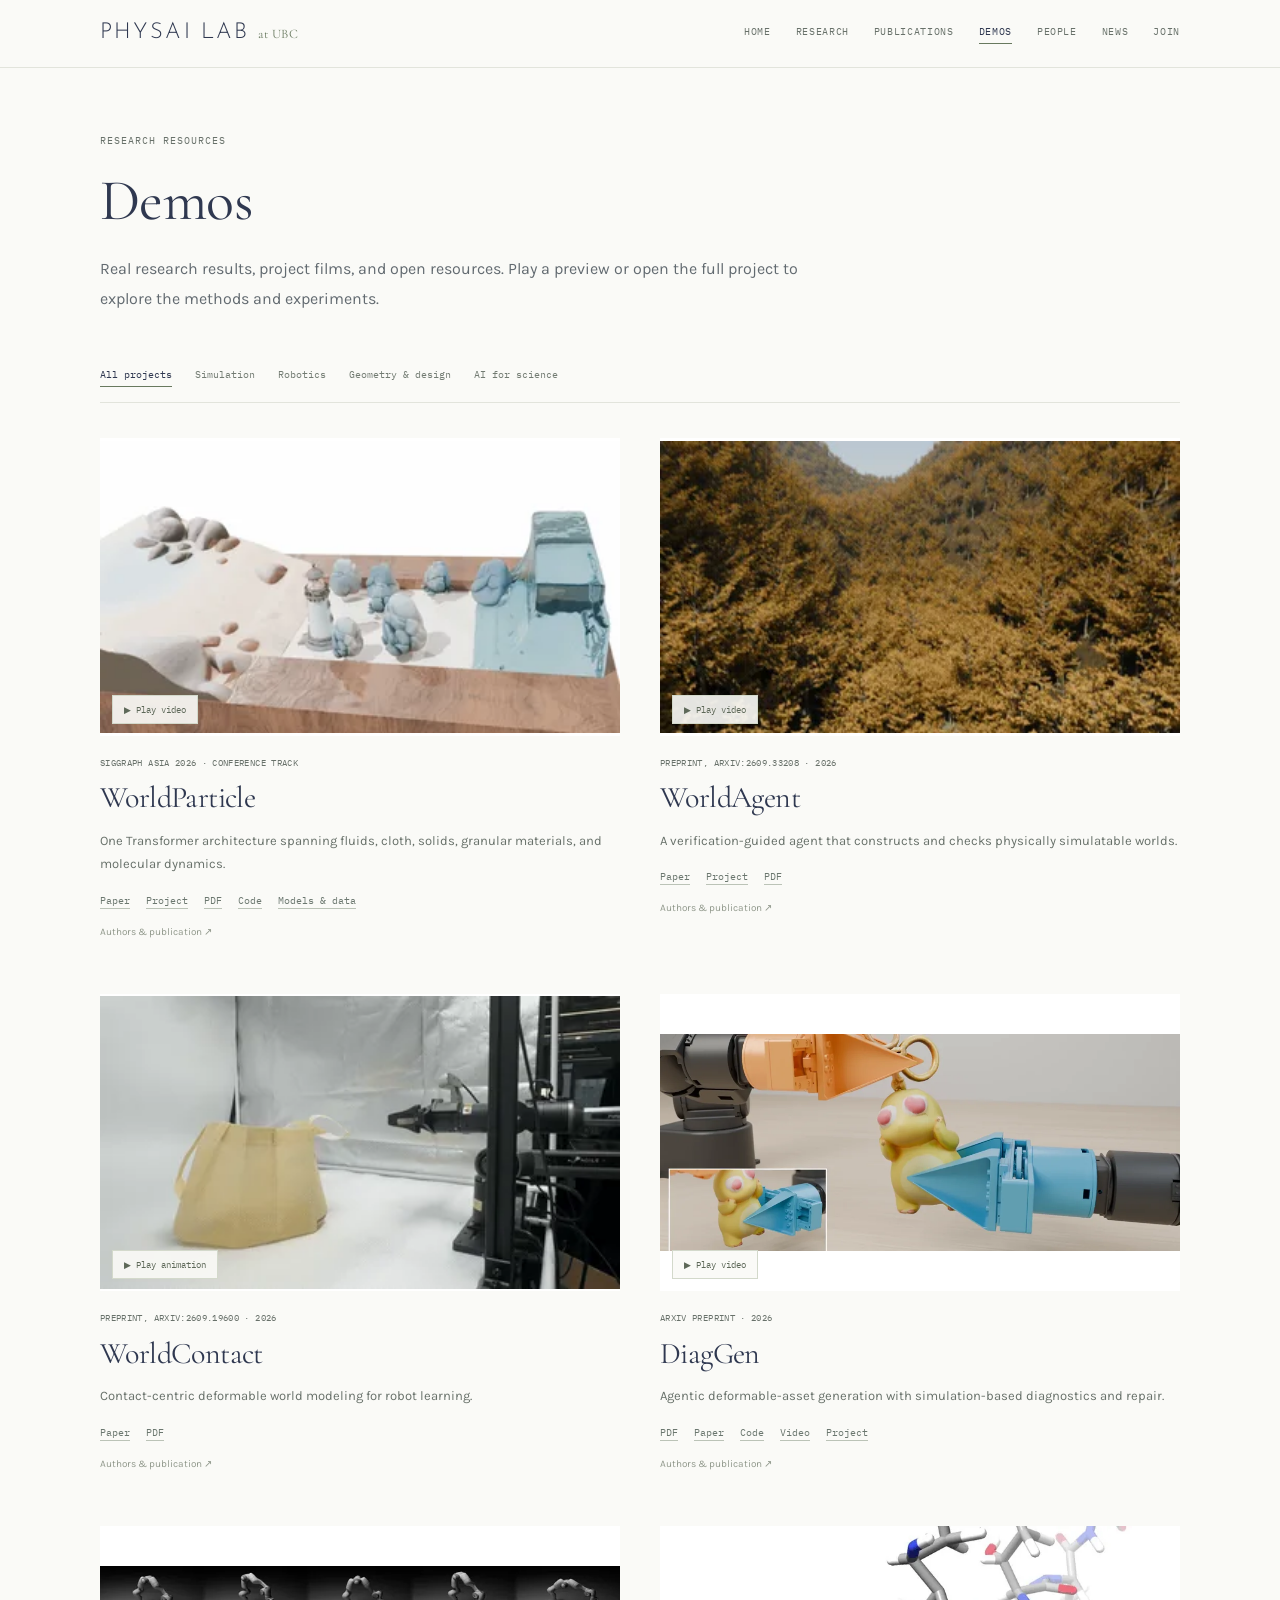
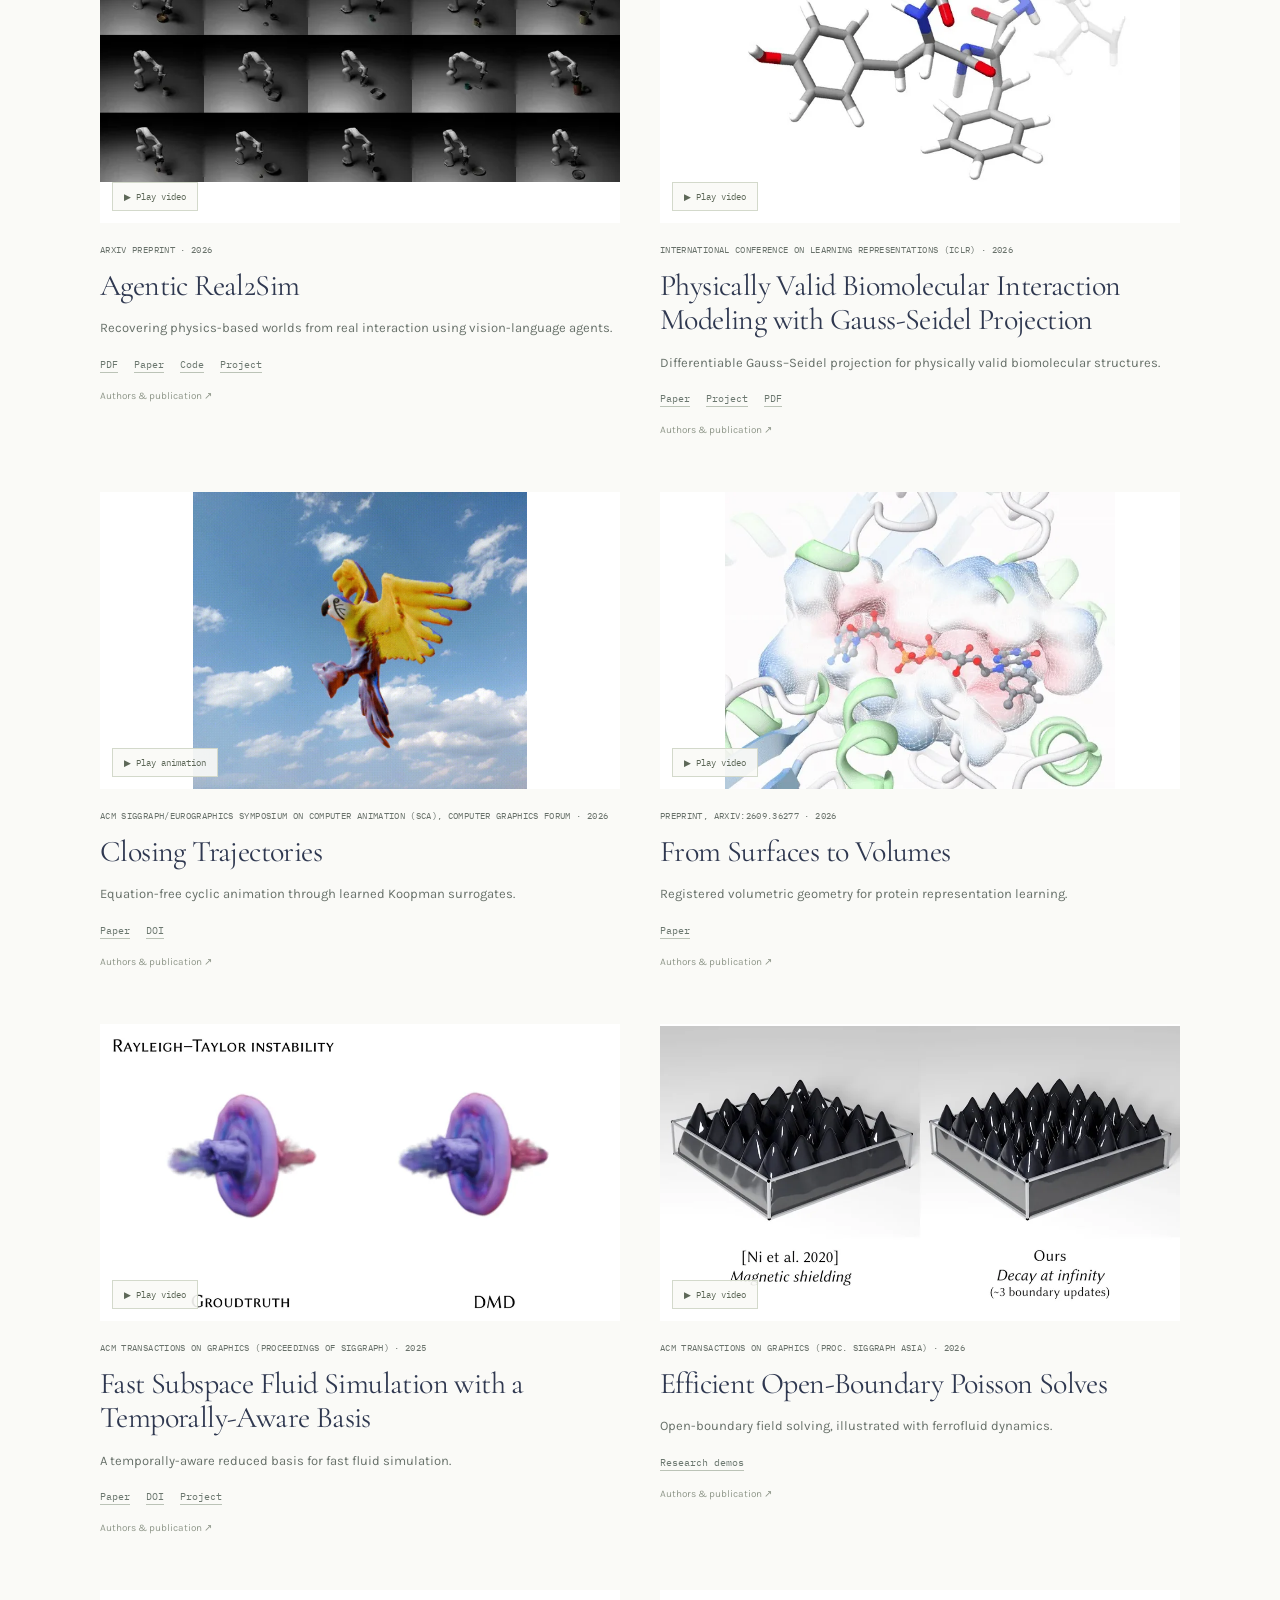
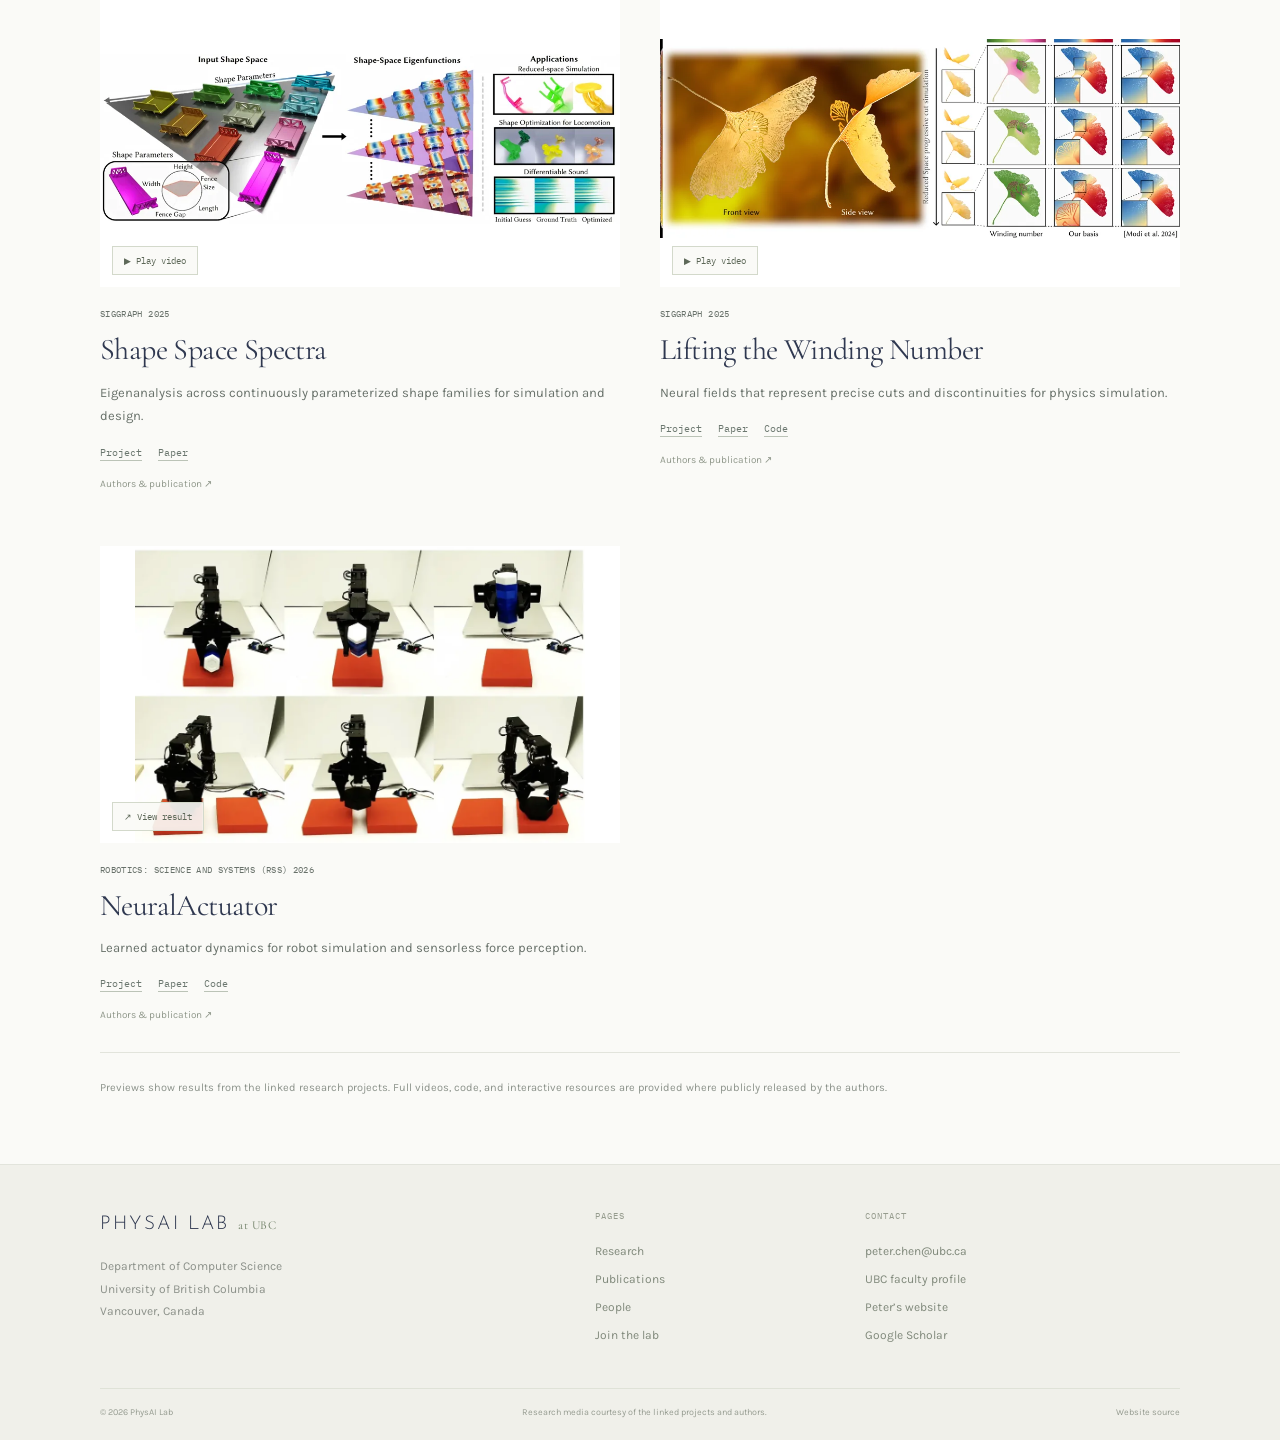
==== commit 380a0404: "Refine PhysAI into a restrained academic design following the Cong Lab reference" ====
--- a/demos.html
+++ b/demos.html
@@ -1 +1 @@
-<!doctype html><html lang="en"><head><meta charset="utf-8"><meta name="viewport" content="width=device-width,initial-scale=1"><title>Demos | PhysAI Lab · UBC</title><meta name="description" content="Watch physics simulation, robotics, and biomolecular research demos from Peter Yichen Chen and the UBC PhysAI Lab."><meta name="theme-color" content="#f8f9f6"><meta property="og:title" content="Demos | PhysAI Lab · UBC"><meta property="og:description" content="Watch physics simulation, robotics, and biomolecular research demos from Peter Yichen Chen and the UBC PhysAI Lab."><meta property="og:type" content="website"><link rel="icon" href="assets/favicon.svg" type="image/svg+xml"><link rel="stylesheet" href="assets/site.css"><script src="assets/site.js" defer></script></head><body><a class="skip" href="#main">Skip to content</a><header class="site-header"><div class="container header-inner"><a class="brand" href="index.html" aria-label="PhysAI Lab home">Phys<span>AI</span><i> / </i><small>UBC</small></a><button class="menu-toggle" aria-expanded="false" aria-controls="site-nav">Menu <span aria-hidden="true">＋</span></button><nav id="site-nav" aria-label="Main navigation"><a href="index.html">Home</a><a href="research.html">Research</a><a href="publications.html">Publications</a><a href="demos.html" aria-current="page">Demos</a><a href="people.html">People</a><a href="news.html">News</a><a href="join.html">Join</a></nav></div></header><main id="main"><div class="container page-intro"><p class="eyebrow">Demos & resources</p><h1>See the science.<br><em>Explore the motion.</em></h1><p class="lede">Real research results, project films, and open resources. Play a preview or open the full project to explore the methods and experiments.</p></div><div class="container"><div class="demo-filters" role="group" aria-label="Filter research demos"><button data-demo-filter="" aria-pressed="true">All projects</button><button data-demo-filter="Simulation" aria-pressed="false">Simulation</button><button data-demo-filter="Robotics" aria-pressed="false">Robotics</button><button data-demo-filter="Geometry & Design" aria-pressed="false">Geometry & design</button><button data-demo-filter="AI for Science" aria-pressed="false">AI for science</button></div><div class="demo-grid"><article class="demo-card" data-demo-topic="Simulation"><div class="demo-media"><img class="" src="assets/images/5f0e36b0c62ace92.webp" alt="WorldParticle: Unified World Simulation of Lagrangian Particle Dynamics via Transformer — research result" loading="lazy" decoding="async"><button class="preview-button" data-media="https://worldparticle.github.io/WorldParticle_Web/assets/videos/demo-web.mp4" data-kind="video" data-title="WorldParticle: Unified World Simulation of Lagrangian Particle Dynamics via Transformer" data-project="https://worldparticle.github.io/WorldParticle_Web/">▶ Play video</button></div><div class="demo-body"><p class="eyebrow">SIGGRAPH Asia 2026 · Conference Track</p><h2>WorldParticle</h2><p>One Transformer architecture spanning fluids, cloth, solids, granular materials, and molecular dynamics.</p><div class="resource-links"><a href="https://arxiv.org/abs/2605.15305">Paper ↗</a><a href="https://worldparticle.github.io/WorldParticle_Web/">Project ↗</a><a href="https://arxiv.org/pdf/2605.15305">PDF ↗</a><a href="https://github.com/WorldParticle/WorldParticle">Code ↗</a><a href="https://huggingface.co/datasets/wclw1021/WorldParticle">Models &amp; data ↗</a></div><a class="demo-detail" href="publications.html#worldparticle-unified-world-simulation-of-lagrangian-particle-dynamics-via-transformer">Authors & publication ↗</a></div></article><article class="demo-card" data-demo-topic="Robotics"><div class="demo-media"><img class="" src="assets/images/c00169b844d4f4c7.webp" alt="WorldAgent: Verification-Guided Agentic Physical World Construction — research result" loading="lazy" decoding="async"><button class="preview-button" data-media="https://wclw1021.github.io/WorldAgent_Web/assets/videos/autumn-valley.mp4" data-kind="video" data-title="WorldAgent: Verification-Guided Agentic Physical World Construction" data-project="https://wclw1021.github.io/WorldAgent_Web/">▶ Play video</button></div><div class="demo-body"><p class="eyebrow">Preprint, arXiv:2609.33208 · 2026</p><h2>WorldAgent</h2><p>A verification-guided agent that constructs and checks physically simulatable worlds.</p><div class="resource-links"><a href="https://arxiv.org/abs/2609.33208">Paper ↗</a><a href="https://wclw1021.github.io/WorldAgent_Web/">Project ↗</a><a href="https://arxiv.org/pdf/2609.33208">PDF ↗</a></div><a class="demo-detail" href="publications.html#worldagent-verification-guided-agentic-physical-world-construction">Authors & publication ↗</a></div></article><article class="demo-card" data-demo-topic="Robotics"><div class="demo-media"><img class="" src="assets/images/d277241d2dc338bf.webp" alt="WorldContact: A Contact-Centric World Model for Scalable Robot Learning — research result" loading="lazy" decoding="async"><button class="preview-button" data-media="https://chensiyuan030105.github.io/assets/img/publication/thumbnail/2026worldcontact.gif" data-kind="image" data-title="WorldContact: A Contact-Centric World Model for Scalable Robot Learning" data-project="https://arxiv.org/abs/2609.19600">▶ Play animation</button></div><div class="demo-body"><p class="eyebrow">Preprint, arXiv:2609.19600 · 2026</p><h2>WorldContact</h2><p>Contact-centric deformable world modeling for robot learning.</p><div class="resource-links"><a href="https://arxiv.org/abs/2609.19600">Paper ↗</a><a href="https://arxiv.org/pdf/2609.19600">PDF ↗</a></div><a class="demo-detail" href="publications.html#worldcontact-a-contact-centric-world-model-for-scalable-robot-learning">Authors & publication ↗</a></div></article><article class="demo-card" data-demo-topic="Robotics"><div class="demo-media"><img class="" src="assets/images/f37b646c24b71647.webp" alt="DiagGen: Agentic Generation of Deformable Assets with Sim-based Diagnostics for Robotic Simulation — research result" loading="lazy" decoding="async"><button class="preview-button" data-media="https://diaggen.github.io/static/videos/overview.mp4" data-kind="video" data-title="DiagGen: Agentic Generation of Deformable Assets with Sim-based Diagnostics for Robotic Simulation" data-project="https://diaggen.github.io/">▶ Play video</button></div><div class="demo-body"><p class="eyebrow">arXiv preprint · 2026</p><h2>DiagGen</h2><p>Agentic deformable-asset generation with simulation-based diagnostics and repair.</p><div class="resource-links"><a href="https://diaggen.github.io/static/DiagGen_pub-release_26-09-19-14-27.pdf">PDF ↗</a><a href="https://arxiv.org/abs/2609.23103">Paper ↗</a><a href="https://github.com/diaggen/diaggen">Code ↗</a><a href="https://www.youtube.com/watch?v=_sARsG-4vyM">Video ↗</a><a href="https://diaggen.github.io/">Project ↗</a></div><a class="demo-detail" href="publications.html#diaggen-agentic-generation-of-deformable-assets-with-sim-based-diagnostics-for-robotic-simulation">Authors & publication ↗</a></div></article><article class="demo-card" data-demo-topic="Robotics"><div class="demo-media"><img class="" src="assets/images/c2866183bbca0dc3.webp" alt="Agentic Real2Sim: Physics-based World Modeling with Vision-Language Agents — research result" loading="lazy" decoding="async"><button class="preview-button" data-media="https://agentic-real2sim.github.io/static/videos/ar2s_teaser.mp4" data-kind="video" data-title="Agentic Real2Sim: Physics-based World Modeling with Vision-Language Agents" data-project="https://agentic-real2sim.github.io/">▶ Play video</button></div><div class="demo-body"><p class="eyebrow">arXiv preprint · 2026</p><h2>Agentic Real2Sim</h2><p>Recovering physics-based worlds from real interaction using vision-language agents.</p><div class="resource-links"><a href="https://agentic-real2sim.github.io/static/paper/AR2S_2026-09-13-13-07_v1.pdf">PDF ↗</a><a href="https://arxiv.org/abs/2607.19190">Paper ↗</a><a href="https://github.com/agentic-real2sim/agentic_real2sim">Code ↗</a><a href="https://agentic-real2sim.github.io/">Project ↗</a></div><a class="demo-detail" href="publications.html#agentic-real2sim-physics-based-world-modeling-with-vision-language-agents">Authors & publication ↗</a></div></article><article class="demo-card" data-demo-topic="AI for Science"><div class="demo-media"><img class="" src="assets/images/b2107e2da7c5a489.webp" alt="Physically Valid Biomolecular Interaction Modeling with Gauss-Seidel Projection — research result" loading="lazy" decoding="async"><button class="preview-button" data-media="https://chensiyuan030105.github.io/assets/studio/media/gauss-seidel.mp4" data-kind="video" data-title="Physically Valid Biomolecular Interaction Modeling with Gauss-Seidel Projection" data-project="https://chensiyuan030105.github.io/ProteinGS/">▶ Play video</button></div><div class="demo-body"><p class="eyebrow">International Conference on Learning Representations (ICLR) · 2026</p><h2>Physically Valid Biomolecular Interaction Modeling with Gauss-Seidel Projection</h2><p>Differentiable Gauss–Seidel projection for physically valid biomolecular structures.</p><div class="resource-links"><a href="https://arxiv.org/abs/2510.08946">Paper ↗</a><a href="https://chensiyuan030105.github.io/ProteinGS/">Project ↗</a><a href="https://arxiv.org/pdf/2510.08946">PDF ↗</a></div><a class="demo-detail" href="publications.html#physically-valid-biomolecular-interaction-modeling-with-gauss-seidel-projection">Authors & publication ↗</a></div></article><article class="demo-card" data-demo-topic="Simulation"><div class="demo-media"><img class="" src="assets/images/f2cfe793b81d63e7.webp" alt="Closing Trajectories: Equation-Free Cyclic Animation via Koopman Surrogates — research result" loading="lazy" decoding="async"><button class="preview-button" data-media="https://chensiyuan030105.github.io/assets/img/publication/thumbnail/closing-trajectories.gif" data-kind="image" data-title="Closing Trajectories: Equation-Free Cyclic Animation via Koopman Surrogates" data-project="https://arxiv.org/abs/2605.23462">▶ Play animation</button></div><div class="demo-body"><p class="eyebrow">ACM SIGGRAPH/Eurographics Symposium on Computer Animation (SCA), Computer Graphics Forum · 2026</p><h2>Closing Trajectories</h2><p>Equation-free cyclic animation through learned Koopman surrogates.</p><div class="resource-links"><a href="https://arxiv.org/abs/2605.23462">Paper ↗</a><a href="https://doi.org/10.1111/cgf.70566">DOI ↗</a></div><a class="demo-detail" href="publications.html#closing-trajectories-equation-free-cyclic-animation-via-koopman-surrogates">Authors & publication ↗</a></div></article><article class="demo-card" data-demo-topic="AI for Science"><div class="demo-media"><img class="" src="assets/images/6da7194c4b2f9b25.webp" alt="From Surfaces to Volumes: Registered Geometry for Protein Representation Learning — research result" loading="lazy" decoding="async"><button class="preview-button" data-media="https://chensiyuan030105.github.io/assets/studio/media/surfaces-to-volumes.mp4" data-kind="video" data-title="From Surfaces to Volumes: Registered Geometry for Protein Representation Learning" data-project="https://arxiv.org/abs/2609.36277">▶ Play video</button></div><div class="demo-body"><p class="eyebrow">Preprint, arXiv:2609.36277 · 2026</p><h2>From Surfaces to Volumes</h2><p>Registered volumetric geometry for protein representation learning.</p><div class="resource-links"><a href="https://arxiv.org/abs/2609.36277">Paper ↗</a></div><a class="demo-detail" href="publications.html#from-surfaces-to-volumes-registered-geometry-for-protein-representation-learning">Authors & publication ↗</a></div></article><article class="demo-card" data-demo-topic="Simulation"><div class="demo-media"><img class="" src="assets/images/85bc979c676d014c.webp" alt="Fast Subspace Fluid Simulation with a Temporally-Aware Basis — research result" loading="lazy" decoding="async"><button class="preview-button" data-media="https://chensiyuan030105.github.io/assets/studio/media/subspace-fluids.mp4" data-kind="video" data-title="Fast Subspace Fluid Simulation with a Temporally-Aware Basis" data-project="https://www.dgp.toronto.edu/projects/dmd/">▶ Play video</button></div><div class="demo-body"><p class="eyebrow">ACM Transactions on Graphics (Proceedings of SIGGRAPH) · 2025</p><h2>Fast Subspace Fluid Simulation with a Temporally-Aware Basis</h2><p>A temporally-aware reduced basis for fast fluid simulation.</p><div class="resource-links"><a href="https://arxiv.org/abs/2502.05339">Paper ↗</a><a href="https://doi.org/10.1145/3730826">DOI ↗</a><a href="https://www.dgp.toronto.edu/projects/dmd/">Project ↗</a></div><a class="demo-detail" href="publications.html#fast-subspace-fluid-simulation-with-a-temporally-aware-basis">Authors & publication ↗</a></div></article><article class="demo-card" data-demo-topic="Simulation"><div class="demo-media"><img class="" src="assets/images/7180883ec85dd9bb.webp" alt="Efficient Open-Boundary Poisson Solves — research result" loading="lazy" decoding="async"><button class="preview-button" data-media="https://chensiyuan030105.github.io/assets/studio/media/open-boundary.mp4" data-kind="video" data-title="Efficient Open-Boundary Poisson Solves" data-project="">▶ Play video</button></div><div class="demo-body"><p class="eyebrow">ACM Transactions on Graphics (Proc. SIGGRAPH Asia) · 2026</p><h2>Efficient Open-Boundary Poisson Solves</h2><p>Open-boundary field solving, illustrated with ferrofluid dynamics.</p><div class="resource-links"><a href="https://chensiyuan030105.github.io/demos/">Research demos ↗</a></div><a class="demo-detail" href="publications.html#efficient-open-boundary-poisson-solves">Authors & publication ↗</a></div></article><article class="demo-card" data-demo-topic="Geometry & Design"><div class="demo-media"><img class="" src="assets/images/9f387b856bcab166.webp" alt="Shape Space Spectra — research result" loading="lazy" decoding="async"><button class="preview-button" data-media="https://www.dgp.toronto.edu/projects/sss/assets/Video.mp4" data-kind="video" data-title="Shape Space Spectra" data-project="https://www.dgp.toronto.edu/projects/sss/">▶ Play video</button></div><div class="demo-body"><p class="eyebrow">SIGGRAPH 2025</p><h2>Shape Space Spectra</h2><p>Eigenanalysis across continuously parameterized shape families for simulation and design.</p><div class="resource-links"><a href="https://www.dgp.toronto.edu/projects/sss/">Project ↗</a><a href="https://www.dgp.toronto.edu/projects/sss/assets/sss.pdf">Paper ↗</a></div><a class="demo-detail" href="publications.html#shape-space-spectra">Authors & publication ↗</a></div></article><article class="demo-card" data-demo-topic="Geometry & Design"><div class="demo-media"><img class="" src="assets/images/bb8087ff873daa59.webp" alt="Lifting the Winding Number: Precise Discontinuities in Neural Fields for Physics Simulation — research result" loading="lazy" decoding="async"><button class="preview-button" data-media="https://www.dgp.toronto.edu/projects/windlifter/assets/windlifter.mp4" data-kind="video" data-title="Lifting the Winding Number: Precise Discontinuities in Neural Fields for Physics Simulation" data-project="https://www.dgp.toronto.edu/projects/windlifter/">▶ Play video</button></div><div class="demo-body"><p class="eyebrow">SIGGRAPH 2025</p><h2>Lifting the Winding Number</h2><p>Neural fields that represent precise cuts and discontinuities for physics simulation.</p><div class="resource-links"><a href="https://www.dgp.toronto.edu/projects/windlifter/">Project ↗</a><a href="https://arxiv.org/abs/2502.00626">Paper ↗</a><a href="https://github.com/Changy1506/WindLifter">Code ↗</a></div><a class="demo-detail" href="publications.html#lifting-the-winding-number-precise-discontinuities-in-neural-fields-for-physics-simulation">Authors & publication ↗</a></div></article><article class="demo-card" data-demo-topic="Robotics"><div class="demo-media"><img class="" src="assets/images/0c437f56e13de6e5.webp" alt="NeuralActuator: Neural Actuation Modeling for Robot Dynamics and External Force Perception — research result" loading="lazy" decoding="async"><button class="preview-button" data-media="https://frank-zy-dou.github.io/projects/NeuralActuator/figures/fig_teaser_robot_control.webp" data-kind="image" data-title="NeuralActuator: Neural Actuation Modeling for Robot Dynamics and External Force Perception" data-project="https://frank-zy-dou.github.io/projects/NeuralActuator/">↗ View result</button></div><div class="demo-body"><p class="eyebrow">Robotics: Science and Systems (RSS) 2026</p><h2>NeuralActuator</h2><p>Learned actuator dynamics for robot simulation and sensorless force perception.</p><div class="resource-links"><a href="https://frank-zy-dou.github.io/projects/NeuralActuator/">Project ↗</a><a href="https://arxiv.org/abs/2607.11734">Paper ↗</a><a href="https://github.com/Frank-ZY-Dou/Dynamics-Modeling/tree/main/NeuralActuator">Code ↗</a></div><a class="demo-detail" href="publications.html#neuralactuator-neural-actuation-modeling-for-robot-dynamics-and-external-force-perception">Authors & publication ↗</a></div></article></div><p class="collection-note">Previews show results from the linked research projects. Full videos, code, and interactive resources are provided where publicly released by the authors.</p></div></main><footer class="site-footer"><div class="container footer-grid"><div><a class="brand" href="index.html">Phys<span>AI</span><i> / </i><small>UBC</small></a><p>Physics, learning, and the world in between.</p><p>Department of Computer Science<br>University of British Columbia<br>Vancouver, Canada</p></div><div><h2>Explore</h2><a href="index.html">Home</a><a href="research.html">Research</a><a href="publications.html">Publications</a><a href="demos.html" aria-current="page">Demos</a><a href="people.html">People</a><a href="news.html">News</a><a href="join.html">Join</a></div><div><h2>Connect</h2><a href="mailto:peter.chen@ubc.ca">peter.chen@ubc.ca ↗</a><a href="https://www.cs.ubc.ca/people/peter-yichen-chen">UBC faculty profile ↗</a><a href="https://peterchencyc.com/">Peter's website ↗</a><a href="https://scholar.google.com/citations?user=9TX3RmEAAAAJ">Google Scholar ↗</a></div></div><div class="container footer-bottom"><span>© 2026 PhysAI Lab</span><span>Research images and videos credited to their linked projects and authors.</span><a href="https://github.com/chensiyuan030105/physai-demo">Website source ↗</a></div></footer><dialog id="media-dialog" aria-labelledby="media-title"><div class="dialog-head"><p id="media-title"></p><button id="close-dialog" aria-label="Close preview">Close ×</button></div><div id="media-content"></div><div class="dialog-bottom"><span>Research demo · media from the project authors</span><a id="media-project">Open source project ↗</a></div></dialog></body></html>+<!doctype html><html lang="en"><head><meta charset="utf-8"><meta name="viewport" content="width=device-width,initial-scale=1"><title>Demos | PhysAI Lab · UBC</title><meta name="description" content="Watch physics simulation, robotics, and biomolecular research demos from Peter Yichen Chen and the UBC PhysAI Lab."><meta name="theme-color" content="#fafaf7"><meta property="og:title" content="Demos | PhysAI Lab · UBC"><meta property="og:description" content="Watch physics simulation, robotics, and biomolecular research demos from Peter Yichen Chen and the UBC PhysAI Lab."><meta property="og:type" content="website"><link rel="icon" href="assets/favicon.svg" type="image/svg+xml"><link rel="stylesheet" href="assets/fonts.css?v=editorial-2"><link rel="stylesheet" href="assets/site.css?v=editorial-2"><script src="assets/site.js?v=editorial-2" defer></script></head><body data-page="demos"><a class="skip" href="#main">Skip to content</a><header class="site-header"><div class="container header-inner"><a class="brand" href="index.html" aria-label="PhysAI Lab home"><span class="brand-name">PhysAI Lab</span><span class="brand-at">at UBC</span></a><button class="menu-toggle" aria-expanded="false" aria-controls="site-nav">Menu <span aria-hidden="true">＋</span></button><nav id="site-nav" aria-label="Main navigation"><a href="index.html">Home</a><a href="research.html">Research</a><a href="publications.html">Publications</a><a href="demos.html" aria-current="page">Demos</a><a href="people.html">People</a><a href="news.html">News</a><a href="join.html">Join</a></nav></div></header><main id="main"><div class="container page-intro"><p class="eyebrow">Research resources</p><h1>Demos</h1><p class="lede">Real research results, project films, and open resources. Play a preview or open the full project to explore the methods and experiments.</p></div><div class="container"><div class="demo-filters" role="group" aria-label="Filter research demos"><button data-demo-filter="" aria-pressed="true">All projects</button><button data-demo-filter="Simulation" aria-pressed="false">Simulation</button><button data-demo-filter="Robotics" aria-pressed="false">Robotics</button><button data-demo-filter="Geometry & Design" aria-pressed="false">Geometry & design</button><button data-demo-filter="AI for Science" aria-pressed="false">AI for science</button></div><div class="demo-grid"><article class="demo-card" data-demo-topic="Simulation"><div class="demo-media"><img class="" src="assets/images/5f0e36b0c62ace92.webp" alt="WorldParticle: Unified World Simulation of Lagrangian Particle Dynamics via Transformer — research result" loading="lazy" decoding="async"><button class="preview-button" data-media="https://worldparticle.github.io/WorldParticle_Web/assets/videos/demo-web.mp4" data-kind="video" data-title="WorldParticle: Unified World Simulation of Lagrangian Particle Dynamics via Transformer" data-project="https://worldparticle.github.io/WorldParticle_Web/">▶ Play video</button></div><div class="demo-body"><p class="eyebrow">SIGGRAPH Asia 2026 · Conference Track</p><h2>WorldParticle</h2><p>One Transformer architecture spanning fluids, cloth, solids, granular materials, and molecular dynamics.</p><div class="resource-links"><a href="https://arxiv.org/abs/2605.15305">Paper</a><a href="https://worldparticle.github.io/WorldParticle_Web/">Project</a><a href="https://arxiv.org/pdf/2605.15305">PDF</a><a href="https://github.com/WorldParticle/WorldParticle">Code</a><a href="https://huggingface.co/datasets/wclw1021/WorldParticle">Models &amp; data</a></div><a class="demo-detail" href="publications.html#worldparticle-unified-world-simulation-of-lagrangian-particle-dynamics-via-transformer">Authors & publication ↗</a></div></article><article class="demo-card" data-demo-topic="Robotics"><div class="demo-media"><img class="" src="assets/images/c00169b844d4f4c7.webp" alt="WorldAgent: Verification-Guided Agentic Physical World Construction — research result" loading="lazy" decoding="async"><button class="preview-button" data-media="https://wclw1021.github.io/WorldAgent_Web/assets/videos/autumn-valley.mp4" data-kind="video" data-title="WorldAgent: Verification-Guided Agentic Physical World Construction" data-project="https://wclw1021.github.io/WorldAgent_Web/">▶ Play video</button></div><div class="demo-body"><p class="eyebrow">Preprint, arXiv:2609.33208 · 2026</p><h2>WorldAgent</h2><p>A verification-guided agent that constructs and checks physically simulatable worlds.</p><div class="resource-links"><a href="https://arxiv.org/abs/2609.33208">Paper</a><a href="https://wclw1021.github.io/WorldAgent_Web/">Project</a><a href="https://arxiv.org/pdf/2609.33208">PDF</a></div><a class="demo-detail" href="publications.html#worldagent-verification-guided-agentic-physical-world-construction">Authors & publication ↗</a></div></article><article class="demo-card" data-demo-topic="Robotics"><div class="demo-media"><img class="" src="assets/images/d277241d2dc338bf.webp" alt="WorldContact: A Contact-Centric World Model for Scalable Robot Learning — research result" loading="lazy" decoding="async"><button class="preview-button" data-media="https://chensiyuan030105.github.io/assets/img/publication/thumbnail/2026worldcontact.gif" data-kind="image" data-title="WorldContact: A Contact-Centric World Model for Scalable Robot Learning" data-project="https://arxiv.org/abs/2609.19600">▶ Play animation</button></div><div class="demo-body"><p class="eyebrow">Preprint, arXiv:2609.19600 · 2026</p><h2>WorldContact</h2><p>Contact-centric deformable world modeling for robot learning.</p><div class="resource-links"><a href="https://arxiv.org/abs/2609.19600">Paper</a><a href="https://arxiv.org/pdf/2609.19600">PDF</a></div><a class="demo-detail" href="publications.html#worldcontact-a-contact-centric-world-model-for-scalable-robot-learning">Authors & publication ↗</a></div></article><article class="demo-card" data-demo-topic="Robotics"><div class="demo-media"><img class="" src="assets/images/f37b646c24b71647.webp" alt="DiagGen: Agentic Generation of Deformable Assets with Sim-based Diagnostics for Robotic Simulation — research result" loading="lazy" decoding="async"><button class="preview-button" data-media="https://diaggen.github.io/static/videos/overview.mp4" data-kind="video" data-title="DiagGen: Agentic Generation of Deformable Assets with Sim-based Diagnostics for Robotic Simulation" data-project="https://diaggen.github.io/">▶ Play video</button></div><div class="demo-body"><p class="eyebrow">arXiv preprint · 2026</p><h2>DiagGen</h2><p>Agentic deformable-asset generation with simulation-based diagnostics and repair.</p><div class="resource-links"><a href="https://diaggen.github.io/static/DiagGen_pub-release_26-09-19-14-27.pdf">PDF</a><a href="https://arxiv.org/abs/2609.23103">Paper</a><a href="https://github.com/diaggen/diaggen">Code</a><a href="https://www.youtube.com/watch?v=_sARsG-4vyM">Video</a><a href="https://diaggen.github.io/">Project</a></div><a class="demo-detail" href="publications.html#diaggen-agentic-generation-of-deformable-assets-with-sim-based-diagnostics-for-robotic-simulation">Authors & publication ↗</a></div></article><article class="demo-card" data-demo-topic="Robotics"><div class="demo-media"><img class="" src="assets/images/c2866183bbca0dc3.webp" alt="Agentic Real2Sim: Physics-based World Modeling with Vision-Language Agents — research result" loading="lazy" decoding="async"><button class="preview-button" data-media="https://agentic-real2sim.github.io/static/videos/ar2s_teaser.mp4" data-kind="video" data-title="Agentic Real2Sim: Physics-based World Modeling with Vision-Language Agents" data-project="https://agentic-real2sim.github.io/">▶ Play video</button></div><div class="demo-body"><p class="eyebrow">arXiv preprint · 2026</p><h2>Agentic Real2Sim</h2><p>Recovering physics-based worlds from real interaction using vision-language agents.</p><div class="resource-links"><a href="https://agentic-real2sim.github.io/static/paper/AR2S_2026-09-13-13-07_v1.pdf">PDF</a><a href="https://arxiv.org/abs/2607.19190">Paper</a><a href="https://github.com/agentic-real2sim/agentic_real2sim">Code</a><a href="https://agentic-real2sim.github.io/">Project</a></div><a class="demo-detail" href="publications.html#agentic-real2sim-physics-based-world-modeling-with-vision-language-agents">Authors & publication ↗</a></div></article><article class="demo-card" data-demo-topic="AI for Science"><div class="demo-media"><img class="" src="assets/images/b2107e2da7c5a489.webp" alt="Physically Valid Biomolecular Interaction Modeling with Gauss-Seidel Projection — research result" loading="lazy" decoding="async"><button class="preview-button" data-media="https://chensiyuan030105.github.io/assets/studio/media/gauss-seidel.mp4" data-kind="video" data-title="Physically Valid Biomolecular Interaction Modeling with Gauss-Seidel Projection" data-project="https://chensiyuan030105.github.io/ProteinGS/">▶ Play video</button></div><div class="demo-body"><p class="eyebrow">International Conference on Learning Representations (ICLR) · 2026</p><h2>Physically Valid Biomolecular Interaction Modeling with Gauss-Seidel Projection</h2><p>Differentiable Gauss–Seidel projection for physically valid biomolecular structures.</p><div class="resource-links"><a href="https://arxiv.org/abs/2510.08946">Paper</a><a href="https://chensiyuan030105.github.io/ProteinGS/">Project</a><a href="https://arxiv.org/pdf/2510.08946">PDF</a></div><a class="demo-detail" href="publications.html#physically-valid-biomolecular-interaction-modeling-with-gauss-seidel-projection">Authors & publication ↗</a></div></article><article class="demo-card" data-demo-topic="Simulation"><div class="demo-media"><img class="" src="assets/images/f2cfe793b81d63e7.webp" alt="Closing Trajectories: Equation-Free Cyclic Animation via Koopman Surrogates — research result" loading="lazy" decoding="async"><button class="preview-button" data-media="https://chensiyuan030105.github.io/assets/img/publication/thumbnail/closing-trajectories.gif" data-kind="image" data-title="Closing Trajectories: Equation-Free Cyclic Animation via Koopman Surrogates" data-project="https://arxiv.org/abs/2605.23462">▶ Play animation</button></div><div class="demo-body"><p class="eyebrow">ACM SIGGRAPH/Eurographics Symposium on Computer Animation (SCA), Computer Graphics Forum · 2026</p><h2>Closing Trajectories</h2><p>Equation-free cyclic animation through learned Koopman surrogates.</p><div class="resource-links"><a href="https://arxiv.org/abs/2605.23462">Paper</a><a href="https://doi.org/10.1111/cgf.70566">DOI</a></div><a class="demo-detail" href="publications.html#closing-trajectories-equation-free-cyclic-animation-via-koopman-surrogates">Authors & publication ↗</a></div></article><article class="demo-card" data-demo-topic="AI for Science"><div class="demo-media"><img class="" src="assets/images/6da7194c4b2f9b25.webp" alt="From Surfaces to Volumes: Registered Geometry for Protein Representation Learning — research result" loading="lazy" decoding="async"><button class="preview-button" data-media="https://chensiyuan030105.github.io/assets/studio/media/surfaces-to-volumes.mp4" data-kind="video" data-title="From Surfaces to Volumes: Registered Geometry for Protein Representation Learning" data-project="https://arxiv.org/abs/2609.36277">▶ Play video</button></div><div class="demo-body"><p class="eyebrow">Preprint, arXiv:2609.36277 · 2026</p><h2>From Surfaces to Volumes</h2><p>Registered volumetric geometry for protein representation learning.</p><div class="resource-links"><a href="https://arxiv.org/abs/2609.36277">Paper</a></div><a class="demo-detail" href="publications.html#from-surfaces-to-volumes-registered-geometry-for-protein-representation-learning">Authors & publication ↗</a></div></article><article class="demo-card" data-demo-topic="Simulation"><div class="demo-media"><img class="" src="assets/images/85bc979c676d014c.webp" alt="Fast Subspace Fluid Simulation with a Temporally-Aware Basis — research result" loading="lazy" decoding="async"><button class="preview-button" data-media="https://chensiyuan030105.github.io/assets/studio/media/subspace-fluids.mp4" data-kind="video" data-title="Fast Subspace Fluid Simulation with a Temporally-Aware Basis" data-project="https://www.dgp.toronto.edu/projects/dmd/">▶ Play video</button></div><div class="demo-body"><p class="eyebrow">ACM Transactions on Graphics (Proceedings of SIGGRAPH) · 2025</p><h2>Fast Subspace Fluid Simulation with a Temporally-Aware Basis</h2><p>A temporally-aware reduced basis for fast fluid simulation.</p><div class="resource-links"><a href="https://arxiv.org/abs/2502.05339">Paper</a><a href="https://doi.org/10.1145/3730826">DOI</a><a href="https://www.dgp.toronto.edu/projects/dmd/">Project</a></div><a class="demo-detail" href="publications.html#fast-subspace-fluid-simulation-with-a-temporally-aware-basis">Authors & publication ↗</a></div></article><article class="demo-card" data-demo-topic="Simulation"><div class="demo-media"><img class="" src="assets/images/7180883ec85dd9bb.webp" alt="Efficient Open-Boundary Poisson Solves — research result" loading="lazy" decoding="async"><button class="preview-button" data-media="https://chensiyuan030105.github.io/assets/studio/media/open-boundary.mp4" data-kind="video" data-title="Efficient Open-Boundary Poisson Solves" data-project="">▶ Play video</button></div><div class="demo-body"><p class="eyebrow">ACM Transactions on Graphics (Proc. SIGGRAPH Asia) · 2026</p><h2>Efficient Open-Boundary Poisson Solves</h2><p>Open-boundary field solving, illustrated with ferrofluid dynamics.</p><div class="resource-links"><a href="https://chensiyuan030105.github.io/demos/">Research demos</a></div><a class="demo-detail" href="publications.html#efficient-open-boundary-poisson-solves">Authors & publication ↗</a></div></article><article class="demo-card" data-demo-topic="Geometry & Design"><div class="demo-media"><img class="" src="assets/images/9f387b856bcab166.webp" alt="Shape Space Spectra — research result" loading="lazy" decoding="async"><button class="preview-button" data-media="https://www.dgp.toronto.edu/projects/sss/assets/Video.mp4" data-kind="video" data-title="Shape Space Spectra" data-project="https://www.dgp.toronto.edu/projects/sss/">▶ Play video</button></div><div class="demo-body"><p class="eyebrow">SIGGRAPH 2025</p><h2>Shape Space Spectra</h2><p>Eigenanalysis across continuously parameterized shape families for simulation and design.</p><div class="resource-links"><a href="https://www.dgp.toronto.edu/projects/sss/">Project</a><a href="https://www.dgp.toronto.edu/projects/sss/assets/sss.pdf">Paper</a></div><a class="demo-detail" href="publications.html#shape-space-spectra">Authors & publication ↗</a></div></article><article class="demo-card" data-demo-topic="Geometry & Design"><div class="demo-media"><img class="" src="assets/images/bb8087ff873daa59.webp" alt="Lifting the Winding Number: Precise Discontinuities in Neural Fields for Physics Simulation — research result" loading="lazy" decoding="async"><button class="preview-button" data-media="https://www.dgp.toronto.edu/projects/windlifter/assets/windlifter.mp4" data-kind="video" data-title="Lifting the Winding Number: Precise Discontinuities in Neural Fields for Physics Simulation" data-project="https://www.dgp.toronto.edu/projects/windlifter/">▶ Play video</button></div><div class="demo-body"><p class="eyebrow">SIGGRAPH 2025</p><h2>Lifting the Winding Number</h2><p>Neural fields that represent precise cuts and discontinuities for physics simulation.</p><div class="resource-links"><a href="https://www.dgp.toronto.edu/projects/windlifter/">Project</a><a href="https://arxiv.org/abs/2502.00626">Paper</a><a href="https://github.com/Changy1506/WindLifter">Code</a></div><a class="demo-detail" href="publications.html#lifting-the-winding-number-precise-discontinuities-in-neural-fields-for-physics-simulation">Authors & publication ↗</a></div></article><article class="demo-card" data-demo-topic="Robotics"><div class="demo-media"><img class="" src="assets/images/0c437f56e13de6e5.webp" alt="NeuralActuator: Neural Actuation Modeling for Robot Dynamics and External Force Perception — research result" loading="lazy" decoding="async"><button class="preview-button" data-media="https://frank-zy-dou.github.io/projects/NeuralActuator/figures/fig_teaser_robot_control.webp" data-kind="image" data-title="NeuralActuator: Neural Actuation Modeling for Robot Dynamics and External Force Perception" data-project="https://frank-zy-dou.github.io/projects/NeuralActuator/">↗ View result</button></div><div class="demo-body"><p class="eyebrow">Robotics: Science and Systems (RSS) 2026</p><h2>NeuralActuator</h2><p>Learned actuator dynamics for robot simulation and sensorless force perception.</p><div class="resource-links"><a href="https://frank-zy-dou.github.io/projects/NeuralActuator/">Project</a><a href="https://arxiv.org/abs/2607.11734">Paper</a><a href="https://github.com/Frank-ZY-Dou/Dynamics-Modeling/tree/main/NeuralActuator">Code</a></div><a class="demo-detail" href="publications.html#neuralactuator-neural-actuation-modeling-for-robot-dynamics-and-external-force-perception">Authors & publication ↗</a></div></article></div><p class="collection-note">Previews show results from the linked research projects. Full videos, code, and interactive resources are provided where publicly released by the authors.</p></div></main><footer class="site-footer"><div class="container footer-grid"><div><a class="brand" href="index.html"><span class="brand-name">PhysAI Lab</span><span class="brand-at">at UBC</span></a><p>Department of Computer Science<br>University of British Columbia<br>Vancouver, Canada</p></div><div><h2>Pages</h2><a href="research.html">Research</a><a href="publications.html">Publications</a><a href="people.html">People</a><a href="join.html">Join the lab</a></div><div><h2>Contact</h2><a href="mailto:peter.chen@ubc.ca">peter.chen@ubc.ca</a><a href="https://www.cs.ubc.ca/people/peter-yichen-chen">UBC faculty profile</a><a href="https://peterchencyc.com/">Peter’s website</a><a href="https://scholar.google.com/citations?user=9TX3RmEAAAAJ">Google Scholar</a></div></div><div class="container footer-bottom"><span>© 2026 PhysAI Lab</span><span>Research media courtesy of the linked projects and authors.</span><a href="https://github.com/chensiyuan030105/physai-demo">Website source</a></div></footer><dialog id="media-dialog" aria-labelledby="media-title"><div class="dialog-head"><p id="media-title"></p><button id="close-dialog" aria-label="Close preview">Close ×</button></div><div id="media-content"></div><div class="dialog-bottom"><span>Research demo · media from the project authors</span><a id="media-project">Open source project ↗</a></div></dialog></body></html>
--- a/assets/fonts.css
+++ b/assets/fonts.css
@@ -0,0 +1,40 @@
+@font-face {
+  font-family: 'Cormorant Garamond';
+  font-style: italic;
+  font-weight: 300 600;
+  font-display: swap;
+  src: url(fonts/cormorant-garamond-291655ad.woff2) format('woff2');
+  unicode-range: U+0000-00FF, U+0131, U+0152-0153, U+02BB-02BC, U+02C6, U+02DA, U+02DC, U+0304, U+0308, U+0329, U+2000-206F, U+20AC, U+2122, U+2191, U+2193, U+2212, U+2215, U+FEFF, U+FFFD;
+}
+@font-face {
+  font-family: 'Cormorant Garamond';
+  font-style: normal;
+  font-weight: 300 600;
+  font-display: swap;
+  src: url(fonts/cormorant-garamond-d9ec8210.woff2) format('woff2');
+  unicode-range: U+0000-00FF, U+0131, U+0152-0153, U+02BB-02BC, U+02C6, U+02DA, U+02DC, U+0304, U+0308, U+0329, U+2000-206F, U+20AC, U+2122, U+2191, U+2193, U+2212, U+2215, U+FEFF, U+FFFD;
+}
+@font-face {
+  font-family: 'IBM Plex Mono';
+  font-style: normal;
+  font-weight: 400;
+  font-display: swap;
+  src: url(fonts/ibm-plex-mono-7e3d7e3c.woff2) format('woff2');
+  unicode-range: U+0000-00FF, U+0131, U+0152-0153, U+02BB-02BC, U+02C6, U+02DA, U+02DC, U+0304, U+0308, U+0329, U+2000-206F, U+20AC, U+2122, U+2191, U+2193, U+2212, U+2215, U+FEFF, U+FFFD;
+}
+@font-face {
+  font-family: 'Josefin Sans';
+  font-style: normal;
+  font-weight: 300 400;
+  font-display: swap;
+  src: url(fonts/josefin-sans-fc3e2c31.woff2) format('woff2');
+  unicode-range: U+0000-00FF, U+0131, U+0152-0153, U+02BB-02BC, U+02C6, U+02DA, U+02DC, U+0304, U+0308, U+0329, U+2000-206F, U+20AC, U+2122, U+2191, U+2193, U+2212, U+2215, U+FEFF, U+FFFD;
+}
+@font-face {
+  font-family: 'Karla';
+  font-style: normal;
+  font-weight: 300 600;
+  font-display: swap;
+  src: url(fonts/karla-23b45baa.woff2) format('woff2');
+  unicode-range: U+0000-00FF, U+0131, U+0152-0153, U+02BB-02BC, U+02C6, U+02DA, U+02DC, U+0304, U+0308, U+0329, U+2000-206F, U+20AC, U+2122, U+2191, U+2193, U+2212, U+2215, U+FEFF, U+FFFD;
+}
--- a/assets/site.css
+++ b/assets/site.css
@@ -1,19 +1,17 @@
-@charset "UTF-8";
-:root{--paper:#fafbf8;--ink:#172628;--muted:#62716f;--accent:#315f65;--line:#dce2dc;--wash:#eff3ee;--gold:#80643b;--sans:Arial,Helvetica,sans-serif;--serif:Georgia,'Times New Roman',serif;--mono:'Courier New',monospace}
-*{box-sizing:border-box}html{scroll-behavior:smooth;scroll-padding-top:105px}body{margin:0;background:var(--paper);color:var(--ink);font:16px/1.65 var(--sans);-webkit-font-smoothing:antialiased}a{color:inherit;text-underline-offset:5px;text-decoration-thickness:1px}a:hover{color:var(--accent)}button,input,select{font:inherit}button,a,input,select{touch-action:manipulation}button{cursor:pointer;color:inherit}button:disabled{cursor:default}a:focus-visible,button:focus-visible,input:focus-visible,select:focus-visible{outline:3px solid #a47a3c;outline-offset:5px}img,video{display:block;max-width:100%}button{border-radius:0}h1,h2,h3,p{margin-top:0}h1,h2,h3{line-height:1.15}h1{font-size:clamp(48px,5.9vw,84px);font-weight:500;letter-spacing:-4px;margin-bottom:26px}h1 em,h2 em{font-family:var(--serif);font-weight:400;color:var(--accent)}h2{font-size:clamp(30px,3.1vw,43px);font-weight:400;letter-spacing:-1.6px}h3{font-size:24px;letter-spacing:-.55px;font-weight:500}p{margin-bottom:20px}p:last-child{margin-bottom:0}button{background:transparent;border:1px solid var(--line)}[hidden]{display:none!important}.container{width:min(1224px,calc(100% - 104px));margin-inline:auto}.eyebrow{font:11px/1.5 var(--mono);text-transform:uppercase;letter-spacing:1.3px;color:var(--accent);margin-bottom:18px}.lede{font-size:20px;line-height:1.6;color:#435451;max-width:760px}.text-link{font-size:13px;text-decoration:none;border-bottom:1px solid currentColor;padding-bottom:3px}.button{display:inline-flex;align-items:center;justify-content:center;padding:13px 22px;font-size:13px;text-decoration:none;border:1px solid var(--line);line-height:1.4}.button.primary{background:var(--ink);color:white;border-color:var(--ink)}.button.primary:hover{background:var(--accent);border-color:var(--accent)}.button.light{background:var(--paper);color:var(--ink)}.skip{position:fixed;top:-100px;left:20px;z-index:20;background:var(--ink);color:#fff;padding:10px 20px}.skip:focus{top:10px}.sr-only{position:absolute;width:1px;height:1px;padding:0;margin:-1px;overflow:hidden;clip:rect(0,0,0,0);white-space:nowrap;border:0}
-.site-header{position:sticky;top:0;z-index:10;background:#fafbf8f5;backdrop-filter:blur(12px);border-bottom:1px solid var(--line)}.header-inner{height:84px;display:flex;align-items:center;justify-content:space-between;gap:32px}.brand{font-size:26px;font-weight:700;letter-spacing:-1.5px;text-decoration:none;white-space:nowrap}.brand span{color:var(--accent)}.brand i{font-size:24px;font-weight:300;font-style:normal;color:#a6b4ad;margin:0 8px}.brand small{font:12px var(--mono);letter-spacing:1px}#site-nav{display:flex;gap:27px;align-items:center}#site-nav a{font:11px var(--mono);text-transform:uppercase;letter-spacing:.5px;text-decoration:none;padding:6px 0;border-bottom:1px solid transparent}#site-nav a[aria-current]{border-color:var(--accent);color:var(--accent)}#site-nav a:last-child{margin-left:6px}.menu-toggle{display:none}
-.hero{display:grid;grid-template-columns:1fr 1.02fr;gap:56px;padding-block:74px 60px;align-items:center}.hero h1{margin:20px 0 27px}.hero .lede{font-size:22px;line-height:1.45;margin-bottom:20px}.hero-about{font-size:14px;max-width:465px;color:var(--muted)}.hero-actions{display:flex;align-items:center;gap:28px;margin-top:30px}.hero-research{align-self:stretch;display:flex;flex-direction:column;justify-content:center;min-width:0}.hero-image{position:relative;overflow:hidden;background:#eef1ed;border:1px solid var(--line);aspect-ratio:1.13}.hero-image img{width:100%;height:100%;object-fit:cover}.hero-play{position:absolute;bottom:20px;left:20px;border:0;background:#fafbf8ef;padding:11px 17px;font-size:12px;box-shadow:0 2px 18px #15282712}.hero-play:hover{background:var(--ink);color:white}.hero-caption{display:flex;justify-content:space-between;gap:20px;margin-top:17px;font:11px/1.75 var(--mono);color:var(--muted)}.hero-caption strong{font:16px var(--sans);color:var(--ink)}.hero-caption>span:last-child{text-align:right}
-.recognition{border-top:1px solid var(--line);padding-block:25px 36px}.recognition>.eyebrow{margin-bottom:23px;color:var(--muted)}.award-grid{display:grid;grid-template-columns:repeat(4,1fr)}.award{padding:0 25px;border-left:1px solid var(--line);text-decoration:none;display:flex;flex-direction:column;gap:10px;align-items:flex-start}.award:first-child{padding-left:0;border-left:0}.award .eyebrow{margin:0;font-size:10px;color:var(--gold)}.award strong{font-size:16px;font-weight:500;line-height:1.35;max-width:220px}.award small{font-size:11px;color:var(--muted)}.award:hover strong{text-decoration:underline;text-underline-offset:4px}
-.section{padding-block:72px;border-top:1px solid var(--line)}.section-tint{background:var(--wash)}.section-head{display:flex;align-items:flex-end;justify-content:space-between;gap:50px;margin-bottom:36px}.section-head h2{margin-bottom:0}.section-head>.text-link{white-space:nowrap;margin-bottom:6px}.section-desc{color:var(--muted);font-size:15px;max-width:390px;margin-bottom:4px}.research-row{display:grid;grid-template-columns:70px 1fr 40px;gap:25px;padding:28px 0;border-top:1px solid var(--line);text-decoration:none}.research-row:last-child{border-bottom:1px solid var(--line)}.research-row .row-index{font:12px var(--mono);color:var(--muted);padding-top:6px}.research-row h3{font-size:25px;margin-bottom:12px}.research-row p{font-size:14px;color:var(--muted)}.research-row>span:last-child{font-size:24px}.research-row:hover h3{text-decoration:underline}.project-grid{display:grid;grid-template-columns:repeat(3,minmax(0,1fr));gap:42px 28px}.project-card{min-width:0}.project-media{position:relative;background:#fff;border:1px solid var(--line);aspect-ratio:1.6;overflow:hidden;margin-bottom:18px}.project-media>img{height:100%;width:100%;object-fit:cover;transition:transform .4s}.project-card:hover .project-media>img{transform:scale(1.025)}.project-meta{font:10px/1.6 var(--mono);color:var(--accent);min-height:30px;margin-bottom:8px}.project-card h3{font-size:21px;line-height:1.25;margin-bottom:12px}.project-card h3 a{text-decoration:none}.project-card h3 a:hover{text-decoration:underline}.project-card p{font-size:13px;color:var(--muted);line-height:1.7;margin-bottom:16px}.play-icon{position:absolute;right:12px;bottom:12px;width:36px;height:36px;background:#fafbf8ef;border:0;box-shadow:0 2px 10px #0001;font-size:12px;border-radius:50%}.play-icon:hover{background:var(--ink);color:white}.resource-links{display:flex;gap:9px 17px;flex-wrap:wrap;align-items:center}.resource-links a,.resource-links button{font:10px/1.7 var(--mono);text-transform:uppercase;letter-spacing:.4px;background:transparent;border:0;border-bottom:1px solid #b2c2ba;padding:0;text-decoration:none}.resource-links a:hover,.resource-links button:hover{color:var(--accent);border-color:var(--accent)}.resource-links a[href*="arxiv"]{white-space:nowrap}.media-placeholder{width:100%;height:100%;display:flex;align-items:center;justify-content:center;flex-direction:column;background:radial-gradient(ellipse at 20% 15%,#e1ebe1,transparent 65%),#edf1eb;color:#7e9b8b;min-height:100px}.media-placeholder>span{font-family:var(--serif);font-size:52px;line-height:1.1}.media-placeholder small{font:8px var(--mono);letter-spacing:1px;margin-top:8px}
-.people-summary{display:flex;gap:28px;align-items:center}.people-summary>img{width:110px;height:110px;object-fit:cover;object-position:50% 35%;border-radius:50%}.people-summary .eyebrow{margin-bottom:8px}.people-summary h3{margin-bottom:10px;font-size:26px}.people-summary h3 a{text-decoration:none}.people-summary p:not(.eyebrow){color:var(--muted);font-size:13px;margin-bottom:5px}.name-strip{display:grid;grid-template-columns:repeat(4,1fr);gap:18px 28px;border-top:1px solid var(--line);padding-top:25px;margin-top:32px}.name-strip a{font-size:14px;text-decoration:none}.name-strip a:hover{text-decoration:underline}.news-row{display:grid;grid-template-columns:145px 1fr;gap:30px;padding:26px 0;border-top:1px solid var(--line)}.news-row time{font:11px var(--mono);padding-top:3px;color:var(--muted)}.news-row .eyebrow{font-size:9px;margin-bottom:8px}.news-row h3{font-size:21px;line-height:1.3;margin-bottom:9px}.news-row h3 a{text-decoration:none}.news-row h3 a:hover{text-decoration:underline}.news-row p{font-size:13px;color:var(--muted)}.join-banner{background:#19363b;color:var(--paper);padding:60px 0}.join-banner>.container{display:grid;grid-template-columns:1fr 1fr;gap:90px;align-items:center}.join-banner .eyebrow{color:#bfd1c5}.join-banner h2{margin-bottom:0;font-size:40px}.join-banner p:not(.eyebrow){font-size:15px;max-width:440px;color:#c7d5d2}.site-footer{padding:50px 0 20px;border-top:1px solid var(--line)}.footer-grid{display:grid;grid-template-columns:2fr 1fr 1.25fr;gap:50px}.footer-grid p{font-size:12px;color:var(--muted);margin-top:13px}.footer-grid h2{font:10px var(--mono);text-transform:uppercase;letter-spacing:1px;color:var(--muted);margin:0 0 22px}.footer-grid>div:not(:first-child) a{display:block;font-size:12px;margin-bottom:10px;text-decoration:none}.footer-grid>div:not(:first-child) a:hover{text-decoration:underline}.footer-bottom{border-top:1px solid var(--line);display:flex;justify-content:space-between;gap:20px;padding-top:18px;margin-top:40px;font-size:10px;color:var(--muted)}
-.page-intro{padding-block:65px 55px}.page-intro h1{font-size:clamp(45px,5vw,69px);margin:15px 0 24px;letter-spacing:-3px}.page-intro .lede{font-size:18px;max-width:750px}.research-detail{display:grid;grid-template-columns:1fr 1.4fr;gap:65px}.research-heading h2{font-size:35px}.research-heading h3{font-size:20px;line-height:1.45}.research-heading>p:not(.eyebrow){font-size:14px;color:var(--muted)}.direction-projects{display:flex;flex-direction:column;gap:30px}.direction-projects article{display:grid;grid-template-columns:145px 1fr;gap:22px}.direction-projects article>div:first-child{height:120px;border:1px solid var(--line);background:var(--wash)}.direction-projects img{height:100%;width:100%;object-fit:cover}.direction-projects .eyebrow{font-size:9px;letter-spacing:.3px;margin-bottom:8px}.direction-projects h3{font-size:17px;line-height:1.35;margin-bottom:10px}.direction-projects h3 a{text-decoration:none}.direction-projects p:not(.eyebrow){font-size:12px;color:var(--muted)}.research-context{background:var(--wash);padding:40px;margin-bottom:60px}.research-context h2{font-size:30px}.research-context p{max-width:860px;font-size:14px;color:var(--muted)}
-.filters{padding:25px;background:var(--wash);border:1px solid var(--line);margin-bottom:25px}.filters label{font:10px var(--mono);text-transform:uppercase;letter-spacing:.5px;display:flex;flex-direction:column;gap:9px;color:#4e625b}.filters input{font:15px var(--sans);padding:14px;background:var(--paper);border:1px solid #cbd7cd;width:100%;color:var(--ink);border-radius:0}.filter-row{display:flex;align-items:flex-end;gap:18px;margin-top:20px}.filters select{background:var(--paper);border:1px solid #cbd7cd;color:var(--ink);padding:10px 30px 10px 10px;max-width:230px;border-radius:0;font:12px var(--sans);height:39px}.reset{border:0;font-size:11px;padding:10px;margin-left:auto;white-space:nowrap}.reset:hover{text-decoration:underline}.results-bar{display:flex;justify-content:space-between;gap:20px;font:10px var(--mono);color:var(--muted);padding:15px 0 22px}.paper-row{display:grid;grid-template-columns:205px 1fr;gap:30px;border-top:1px solid var(--line);padding:29px 0;scroll-margin-top:105px}.paper-thumb{width:205px;height:145px;display:block;background:#fff;border:1px solid var(--line);overflow:hidden}.paper-thumb img{width:100%;height:100%;object-fit:contain}.paper-body h2{font-size:21px;font-weight:500;letter-spacing:-.4px;line-height:1.35;margin:8px 0 11px}.paper-body h2 a{text-decoration:none}.paper-body h2 a:hover{text-decoration:underline}.paper-venue{font:11px/1.7 var(--mono);color:var(--accent);margin-bottom:8px}.paper-authors{font-size:12px;color:var(--muted);line-height:1.9;margin-bottom:14px}.paper-authors strong{font-weight:600;color:#304c49}.paper-tags{display:flex;gap:6px;flex-wrap:wrap;margin-bottom:15px}.paper-tags span{border:1px solid var(--line);padding:2px 7px;color:var(--muted);font-size:9px}.award-badge{display:inline-block;font:9px var(--mono);padding:4px 7px;background:#eee8d9;color:#715c34;margin-left:8px}.collection-note{font-size:11px;line-height:1.9;color:var(--muted);border-top:1px solid var(--line);padding-top:25px;margin:25px 0 55px}.paper-row:target{background:#e9efe6;box-shadow:0 0 0 12px #e9efe6}#no-results{text-align:center;padding:65px 20px}.bib-panel{background:var(--wash);padding:18px;margin-top:17px;border:1px solid var(--line)}.bib-panel pre{font:11px/1.7 var(--mono);white-space:pre-wrap;overflow-wrap:anywhere;margin:0 0 14px}.bib-panel button{font-size:11px;padding:6px 12px;border-color:#aebfb2}
-.demo-filters{display:flex;gap:10px;flex-wrap:wrap;margin:0 0 30px}.demo-filters button{font:11px var(--mono);padding:9px 15px}.demo-filters button[aria-pressed="true"]{background:var(--ink);border-color:var(--ink);color:white}.demo-grid{display:grid;grid-template-columns:1fr 1fr;gap:36px}.demo-card{border:1px solid var(--line);background:#fff;overflow:hidden}.demo-media{position:relative;aspect-ratio:1.8;background:var(--wash)}.demo-media>img{width:100%;height:100%;object-fit:contain}.preview-button{position:absolute;bottom:16px;left:16px;background:#fafbf8ef;padding:9px 16px;font:11px var(--mono);border:1px solid #d6ddd5}.preview-button:hover{background:var(--ink);color:white}.demo-body{padding:25px}.demo-body .eyebrow{font-size:9px;min-height:25px;margin-bottom:12px}.demo-body h2{font-size:28px;letter-spacing:-.7px;margin-bottom:12px}.demo-body>p:not(.eyebrow){font-size:13px;color:var(--muted);min-height:43px}.demo-detail{display:inline-block;margin-top:18px;font-size:11px;color:var(--muted)}
-.pi-section{border-top:1px solid var(--line);padding-block:35px 55px}.pi-profile{display:grid;grid-template-columns:230px 1fr;gap:45px;align-items:center}.pi-profile>img{width:230px;height:275px;object-fit:cover;object-position:50% 25%}.pi-profile h2{font-family:var(--serif);font-size:40px;margin-bottom:12px}.pi-title{font-size:13px;color:var(--accent)}.pi-profile p:not(.pi-title){font-size:14px;color:var(--muted);max-width:720px}.education{display:flex;gap:10px;flex-wrap:wrap;margin:25px 0}.education span{font-size:11px;border:1px solid var(--line);padding:5px 10px}.people-grid{display:grid;grid-template-columns:repeat(4,1fr);gap:45px 30px}.person{min-width:0}.portrait{height:205px;display:block;background:#eaf0e7;margin-bottom:20px;overflow:hidden}.portrait img{width:100%;height:100%;object-fit:cover;object-position:center 30%;transition:filter .3s;filter:saturate(.65)}.portrait:hover img{filter:saturate(1)}.initials{height:100%;display:flex;align-items:center;justify-content:center;font:48px var(--serif);letter-spacing:3px;color:#547269;background:linear-gradient(145deg,#e4ece2,#f2f4ee)}.person h3{font-size:20px;margin-bottom:8px}.person h3 a{text-decoration:none}.person-role{font:10px/1.7 var(--mono)!important;color:var(--accent)!important;min-height:34px}.person p{font-size:12px;color:var(--muted);margin-bottom:10px}.person-work{font-size:10px}.collaborator-links{display:grid;grid-template-columns:1fr 1fr;gap:18px}.collaborator-links a{font-size:13px}.people-join{padding:40px;background:var(--wash);margin-bottom:60px}.people-join h2{font-size:30px;margin-bottom:15px}.people-join p{font-size:14px}.press-grid{display:grid;grid-template-columns:1fr 1fr;gap:40px;margin-top:35px}.press-grid article{border-top:1px solid var(--line);padding-top:25px}.press-grid article>span{font:10px var(--mono);color:var(--muted)}.press-grid h3{font-size:25px;margin:16px 0}.press-grid h3 a{text-decoration:none}.press-grid p{font-size:14px;color:var(--muted)}
-.join-layout{display:grid;grid-template-columns:1fr 2fr;gap:75px;border-top:1px solid var(--line);padding-top:45px}.join-layout aside p:not(.eyebrow){color:var(--muted);font-size:14px}.join-layout aside>a{font-size:13px}.join-layout section{padding-bottom:40px;margin-bottom:35px;border-bottom:1px solid var(--line)}.join-layout section h2{font-size:30px}.join-layout section p:not(.eyebrow){font-size:15px;color:var(--muted)}.join-layout section>a{font-size:13px}.join-callout{background:var(--wash);padding:40px;margin-block:20px 65px}.join-callout h2{font-size:30px}.join-callout p{font-size:14px;max-width:750px}
-dialog{width:min(1000px,calc(100% - 36px));max-height:92vh;padding:0;border:1px solid var(--line);background:var(--paper);color:var(--ink);box-shadow:0 30px 100px #0005}dialog::backdrop{background:#122627c9;backdrop-filter:blur(6px)}.dialog-head{display:flex;gap:20px;justify-content:space-between;align-items:center;padding:20px 25px;border-bottom:1px solid var(--line)}.dialog-head p{margin:0;font-size:15px;font-weight:500;line-height:1.4}.dialog-head button{font:11px var(--mono);padding:7px 10px;white-space:nowrap}#media-content{background:#101716;min-height:120px;display:flex;align-items:center;justify-content:center}#media-content video,#media-content img{max-height:65vh;width:100%;object-fit:contain}.dialog-bottom{display:flex;justify-content:space-between;gap:20px;font-size:10px;color:var(--muted);padding:15px 25px}.media-error{color:white;padding:40px;text-align:center;font-size:14px}
-@media(min-width:1500px){.hero h1{font-size:86px}}
-@media(max-width:1050px){.container{width:calc(100% - 64px)}#site-nav{gap:18px}.hero{gap:35px}.hero h1{font-size:65px;letter-spacing:-3px}.hero .lede{font-size:19px}.hero-actions{gap:18px}.hero-actions>.text-link{font-size:11px}.award{padding-inline:18px}.award strong{font-size:14px}.filter-row{flex-wrap:wrap}.reset{margin-left:0}.people-grid{grid-template-columns:repeat(3,1fr)}.research-detail{grid-template-columns:1fr 1.4fr;gap:35px}.direction-projects article{grid-template-columns:100px 1fr;gap:18px}.direction-projects article>div:first-child{height:90px}.join-banner>.container{gap:40px}.project-grid{gap:35px 22px}.project-card h3{font-size:19px}.project-card .resource-links{gap:8px 12px}}
-@media(max-width:760px){html{scroll-padding-top:85px}.container{width:calc(100% - 42px)}.header-inner{height:70px}.brand{font-size:24px}.brand small{font-size:11px}.menu-toggle{display:flex;font:11px var(--mono);align-items:center;gap:14px;padding:8px 11px}#site-nav{display:none;position:absolute;top:70px;left:0;right:0;background:var(--paper);padding:20px 22px;gap:0;flex-direction:column;align-items:stretch;border-bottom:1px solid var(--line);box-shadow:0 12px 18px #15282708}#site-nav.open{display:flex}#site-nav a{padding:13px 0}#site-nav a:last-child{margin-left:0}#site-nav a[aria-current]{border-bottom:0;font-weight:700}.hero{grid-template-columns:1fr;padding-block:40px;gap:35px}.hero h1{font-size:64px}.hero .eyebrow{font-size:9px;letter-spacing:.7px}.hero .lede{font-size:20px}.hero-about{font-size:13px}.hero-image{aspect-ratio:1.5}.hero-actions{gap:25px}.hero-caption{font-size:9px}.hero-caption strong{font-size:14px}.recognition{padding-bottom:30px}.award-grid{grid-template-columns:1fr 1fr;gap:25px 0}.award:nth-child(3){padding-left:0;border-left:0}.award strong{font-size:14px}.award .eyebrow{font-size:9px;letter-spacing:.3px}.award small{font-size:10px}.section{padding-block:45px}.section-head{align-items:flex-start;gap:23px;flex-direction:column;margin-bottom:27px}.section-head>.text-link{margin-bottom:0}.section-desc{font-size:13px;max-width:100%}h2{font-size:33px}.research-row{grid-template-columns:25px 1fr 22px;gap:15px;padding:24px 0}.research-row h3{font-size:22px}.research-row p{font-size:12px}.project-grid{grid-template-columns:1fr 1fr;gap:30px 20px}.project-card h3{font-size:19px}.project-meta{font-size:9px}.project-card p{font-size:12px}.people-summary{gap:20px}.people-summary>img{width:85px;height:85px}.people-summary h3{font-size:22px}.people-summary p:not(.eyebrow){font-size:11px}.name-strip{grid-template-columns:1fr 1fr;gap:15px}.name-strip a{font-size:12px}.news-row{grid-template-columns:80px 1fr;gap:16px}.news-row h3{font-size:18px}.news-row time{font-size:10px}.news-row p{font-size:12px}.join-banner{padding:40px 0}.join-banner>.container{grid-template-columns:1fr;gap:30px}.join-banner h2{font-size:34px}.join-banner p:not(.eyebrow){font-size:14px}.footer-grid{grid-template-columns:1fr 1fr;gap:32px}.footer-grid>div:first-child{grid-column:1/-1}.footer-grid h2{margin-bottom:17px}.footer-bottom{flex-direction:column;gap:9px}.page-intro{padding-block:42px 35px}.page-intro h1{font-size:51px;letter-spacing:-2px}.page-intro .lede{font-size:15px}.research-detail{grid-template-columns:1fr;gap:30px}.research-heading h2{font-size:32px}.research-heading h3{font-size:18px}.direction-projects article{grid-template-columns:120px 1fr}.direction-projects article>div:first-child{height:100px}.direction-projects h3{font-size:16px}.research-context{padding:25px}.research-context h2{font-size:26px}.filter-row{gap:12px}.filter-row>label{flex:1 1 40%;min-width:0}.filters{padding:18px}.filters select{max-width:100%;font-size:11px;padding-right:12px}.results-bar{flex-direction:column;gap:10px}.paper-row{grid-template-columns:120px 1fr;gap:20px;padding:23px 0}.paper-thumb{width:120px;height:100px}.paper-body h2{font-size:18px}.paper-venue{font-size:9px}.paper-authors{font-size:11px}.paper-tags span{font-size:8px}.resource-links a,.resource-links button{font-size:9px}.demo-grid{gap:23px}.demo-body{padding:20px}.demo-body h2{font-size:25px}.demo-body .eyebrow{font-size:8px;letter-spacing:.3px}.demo-body>p:not(.eyebrow){font-size:12px}.demo-filters{gap:7px}.demo-filters button{font-size:10px;padding:8px 10px}.pi-profile{grid-template-columns:125px 1fr;gap:25px;align-items:start}.pi-profile>img{width:125px;height:155px}.pi-profile h2{font-size:30px}.pi-title{font-size:11px}.pi-profile p:not(.pi-title){font-size:12px}.education{gap:7px}.education span{font-size:9px;padding:3px 7px}.people-grid{grid-template-columns:repeat(2,1fr);gap:35px 22px}.portrait{height:215px}.person h3{font-size:19px}.person-role{font-size:9px!important}.person p{font-size:11px}.collaborator-links{grid-template-columns:1fr}.people-join{padding:25px}.join-layout{grid-template-columns:1fr;gap:35px;padding-top:30px}.join-layout aside{border-bottom:1px solid var(--line);padding-bottom:25px}.join-layout section h2{font-size:27px}.join-layout section p:not(.eyebrow){font-size:14px}.join-callout{padding:26px}.press-grid{grid-template-columns:1fr;gap:25px}.dialog-head{padding:15px}.dialog-head p{font-size:12px}.dialog-bottom{padding:15px;flex-direction:column;gap:8px}}
-@media(max-width:480px){.hero h1{font-size:55px;letter-spacing:-2.7px}.hero .lede{font-size:18px}.hero-image{aspect-ratio:1.2}.project-grid,.demo-grid{grid-template-columns:1fr}.project-media{aspect-ratio:1.8}.project-meta{min-height:0}.project-card h3{font-size:23px}.project-card p{font-size:13px}.paper-row{grid-template-columns:1fr;gap:15px}.paper-thumb{width:100%;height:165px}.paper-body h2{font-size:20px}.paper-authors{font-size:12px}.paper-venue{font-size:10px}.pi-profile{grid-template-columns:1fr;gap:25px}.pi-profile>img{width:155px;height:180px}.portrait{height:160px}.person h3{font-size:17px}.initials{font-size:38px}.person-role{min-height:48px}.direction-projects article{grid-template-columns:88px 1fr;gap:15px}.direction-projects article>div:first-child{height:85px}.hero-actions{gap:18px}.hero-actions .button{padding:13px 18px}.hero-actions .text-link{font-size:12px}.hero-caption{gap:12px}.page-intro h1{font-size:45px}.section-head h2{font-size:31px}.award{padding-inline:12px}.award strong{font-size:13px}.news-row{grid-template-columns:65px 1fr;gap:13px}.news-row time{font-size:9px}.news-row h3{font-size:17px}}
-@media(prefers-reduced-motion:reduce){html{scroll-behavior:auto}*,*:before,*:after{transition:none!important;animation:none!important}.hero-image img,.project-media img,.demo-media img,.paper-thumb img{animation-play-state:paused}}
+@charset "UTF-8";
+:root{--paper:#fafaf7;--ink:#2f3850;--text:#3e4651;--muted:#68716a;--accent:#68795f;--line:#e2e4dc;--wash:#f1f1ec;--sans:'Karla',Arial,sans-serif;--serif:'Cormorant Garamond',Georgia,serif;--mono:'IBM Plex Mono',monospace}
+*{box-sizing:border-box}html{scroll-behavior:smooth;scroll-padding-top:90px}body{margin:0;background:var(--paper);color:var(--text);font:400 16px/1.75 var(--sans);-webkit-font-smoothing:antialiased}a{color:inherit;text-underline-offset:4px;text-decoration-thickness:1px}a:hover{color:var(--accent)}button,input,select{font:inherit;color:inherit}button{cursor:pointer;border-radius:0}button:disabled{cursor:default}a,button,input,select{touch-action:manipulation}a:focus-visible,button:focus-visible,input:focus-visible,select:focus-visible{outline:2px solid #778770;outline-offset:5px}img,video{display:block;max-width:100%}h1,h2,h3,p,figure{margin:0}h1,h2,h3{color:var(--ink);font-weight:400}h1,h2{font-family:var(--serif);line-height:1.1;letter-spacing:-.6px}h1{font-size:62px}h2{font-size:39px}h3{line-height:1.35}p+p{margin-top:20px}button{background:none;border:1px solid var(--line)}[hidden]{display:none!important}.container{width:min(1080px,calc(100% - 96px));margin-inline:auto}.eyebrow{font:400 10px/1.65 var(--mono);letter-spacing:1px;text-transform:uppercase;color:var(--muted)}.lede{font:400 17px/1.8 var(--sans);max-width:760px;color:#626a70}.text-link{font:400 10px/1.8 var(--mono);text-transform:uppercase;letter-spacing:.6px;text-decoration:none}.text-link:hover{text-decoration:underline}.button{display:inline-block;padding:9px 16px;border:1px solid #9fa5a0;font:400 10px/1.7 var(--mono);letter-spacing:.5px;text-transform:uppercase;text-decoration:none;background:transparent}.button:hover{background:var(--wash)}.button.primary,.button.light{color:var(--ink);background:transparent}.skip{position:fixed;top:-80px;left:20px;z-index:30;padding:8px 15px;background:var(--paper);border:1px solid var(--ink)}.skip:focus{top:10px}.sr-only{position:absolute;width:1px;height:1px;padding:0;margin:-1px;overflow:hidden;clip:rect(0,0,0,0);white-space:nowrap;border:0}
+.site-header{position:sticky;top:0;z-index:10;border-bottom:1px solid var(--line);background:#fafaf7fa}.header-inner{height:67px;display:flex;justify-content:space-between;align-items:center;gap:35px}.brand{display:inline-flex;gap:9px;align-items:baseline;text-decoration:none;white-space:nowrap;color:var(--ink)}.brand-name{font:300 22px/1.4 'Josefin Sans',var(--sans);letter-spacing:2.1px;text-transform:uppercase}.brand-at{font:400 13px var(--serif);color:var(--accent);letter-spacing:.5px}#site-nav{display:flex;gap:25px;align-items:center}#site-nav a{font:400 10px/1.6 var(--mono);letter-spacing:.65px;text-transform:uppercase;text-decoration:none;color:var(--muted);padding-bottom:3px;border-bottom:1px solid transparent}#site-nav a:hover,#site-nav a[aria-current]{color:var(--ink);border-bottom-color:var(--accent)}.menu-toggle{display:none}
+.lab-hero{border-bottom:1px solid var(--line)}.lab-hero-inner{min-height:554px;display:grid;grid-template-columns:1fr 1.15fr;gap:65px;align-items:center;padding-block:44px 30px}.lab-introduction{padding-block:20px}.lab-introduction .eyebrow{font-size:10px;color:var(--accent);margin-bottom:25px}.lab-introduction h1{font-size:76px;line-height:1;margin-bottom:25px;font-weight:300;letter-spacing:-1.5px}.lab-subtitle{font-size:23px;font-weight:300;line-height:1.45;letter-spacing:.15px;color:#505a65}.lab-description{font-size:14px;line-height:1.9;color:var(--muted);max-width:380px;margin-top:23px}.lab-description a{text-decoration-color:#bac0b4}.lab-links{display:flex;gap:26px;margin-top:32px}.lab-links a{font:400 10px var(--mono);text-transform:uppercase;letter-spacing:.65px;text-decoration:none;padding-bottom:7px;border-bottom:1px solid #aeb8a8}.lab-links a:hover{border-color:var(--ink)}.lab-figure{min-width:0;align-self:center;margin-right:-35px}.lab-figure-image{height:420px;position:relative;display:flex;align-items:center;justify-content:center;overflow:hidden;background:#fff}.lab-figure-image>img{height:100%;width:100%;object-fit:contain;mix-blend-mode:multiply}.lab-figure-image:before{position:absolute;inset:0;content:'';pointer-events:none;background:linear-gradient(90deg,var(--paper),transparent 10%,transparent 90%,var(--paper)),linear-gradient(0deg,var(--paper),transparent 8%,transparent 94%,var(--paper));z-index:1}.lab-figure figcaption{display:grid;grid-template-columns:1fr auto;gap:2px 12px;margin:15px 20px 0;font:400 9px/1.6 var(--mono);color:#7e8587}.lab-figure figcaption>a{text-decoration:none;color:#596677}.lab-figure figcaption>span{grid-column:1}.figure-film{grid-column:2;grid-row:1/3;align-self:center;border:0;border-bottom:1px solid #b7beb1;font:400 9px var(--mono);padding:0 0 4px}.affiliation-line{border-bottom:1px solid var(--line);padding:17px 0}.affiliation-line>.container{display:flex;align-items:center;justify-content:center;gap:39px;font:400 11px var(--sans);color:#7a807e}.affiliation-line a{text-decoration:none}.affiliation-line a:hover{text-decoration:underline}
+.introduction-section{display:grid;grid-template-columns:285px 1fr;gap:65px;padding-block:75px 50px}.introduction-section h2{font-size:39px}.introduction-section p{font-size:16px;line-height:1.9;color:#626b71}.introduction-section p+p{font-size:14px;margin-top:16px;color:var(--muted)}.research-briefs{padding-block:0 65px}.research-briefs>.eyebrow{margin-bottom:27px}.research-columns{display:grid;grid-template-columns:repeat(3,1fr);gap:42px}.research-columns h3{font:400 24px/1.2 var(--serif);margin-bottom:14px}.research-columns h3 a{text-decoration:none}.research-columns h3 a:hover{text-decoration:underline}.research-columns p{font-size:13px;line-height:1.8;color:var(--muted)}.section{padding-block:55px 60px;border-top:1px solid var(--line)}.section-head{display:flex;align-items:baseline;justify-content:space-between;gap:40px;margin-bottom:34px}.section-head .eyebrow{display:none}.section-head h2{font-size:39px}.section-head .text-link{white-space:nowrap}.section-desc{font-size:14px;line-height:1.8;max-width:460px;color:var(--muted)}.selected-project{display:grid;grid-template-columns:43% 1fr;gap:44px;align-items:center;padding:32px 0}.selected-project+.selected-project{border-top:1px solid var(--line);margin-top:12px}.selected-visual{position:relative;min-height:230px;display:flex;align-items:center;justify-content:center;background:#fff}.selected-visual>img{width:100%;height:245px;object-fit:contain}.view-research{position:absolute;bottom:4px;left:10px;font:400 9px var(--mono);background:#fafaf7ed;border:0;border-bottom:1px solid #aab4a0;padding:5px 0;opacity:0;transition:opacity .15s}.selected-visual:hover .view-research,.view-research:focus-visible{opacity:1}.selected-text .project-meta{font:400 10px/1.7 var(--mono);color:var(--accent);margin-bottom:13px}.selected-text h3{font:400 30px/1.15 var(--serif);margin-bottom:15px;color:var(--ink)}.selected-text h3 a{text-decoration:none}.selected-text h3 a:hover{text-decoration:underline}.selected-text .authors{font-size:11px;line-height:1.8;color:#727b72;margin-bottom:14px}.selected-text p:not(.project-meta):not(.authors){font-size:13px;color:var(--muted);line-height:1.8;margin:0 0 18px}.inline-award{display:block;color:#9a7951;font:400 10px/1.8 var(--mono);margin-top:3px}.resource-links{display:flex;gap:7px 16px;flex-wrap:wrap;align-items:center}.resource-links a,.resource-links button{border:0;background:transparent;padding:0;font:400 10px/1.6 var(--mono);text-decoration:underline;text-decoration-color:#bbc3b7;text-underline-offset:4px;white-space:nowrap;color:#6b776f}.resource-links a:hover,.resource-links button:hover{color:var(--ink);text-decoration-color:var(--ink)}.recent-paper{display:grid;grid-template-columns:48px 1fr 60px;gap:22px;align-items:baseline;padding:23px 0;border-top:1px solid var(--line)}.recent-paper>span{font:400 11px var(--mono);color:#8a8e91}.recent-paper h3{font:400 18px/1.45 var(--sans);margin-bottom:7px}.recent-paper h3 a{text-decoration:none}.recent-paper h3 a:hover{text-decoration:underline}.recent-paper p{font:400 10px var(--mono);color:var(--muted)}.recent-paper>a{font:400 9px var(--mono);color:#8a8e91;text-align:right;text-decoration:none}.recent-paper>a:hover{text-decoration:underline}.news-row{display:grid;grid-template-columns:104px 1fr;gap:35px;padding:24px 0;border-top:1px solid var(--line)}.news-row time{font:400 10px/1.8 var(--mono);color:#858b8a;padding-top:4px}.news-row .eyebrow{display:none}.news-row h3{font:400 19px/1.45 var(--sans);margin-bottom:8px}.news-row h3 a{text-decoration:none}.news-row h3 a:hover{text-decoration:underline}.news-row p{font-size:13px;line-height:1.8;color:var(--muted)}.home-group{display:grid;grid-template-columns:1fr 1fr;gap:55px;align-items:center}.home-pi{display:flex;gap:24px;align-items:center}.home-pi img{width:88px;height:88px;object-fit:cover;object-position:center 30%;border-radius:50%}.home-pi a{font:400 26px var(--serif);text-decoration:none;color:var(--ink)}.home-pi p{font-size:12px;line-height:1.8;margin-top:8px;color:var(--muted)}.home-members>.eyebrow{margin-bottom:17px}.home-members>div{display:grid;grid-template-columns:1fr 1fr;gap:6px 20px}.home-members a{font-size:13px;text-decoration:none;color:#626b71}.home-members a:hover{text-decoration:underline}.home-joining{border-top:1px solid var(--line);padding-block:45px 65px;display:grid;grid-template-columns:285px 1fr;gap:65px}.home-joining h2{font-size:36px}.home-joining p{font-size:14px;line-height:1.9;color:var(--muted)}.home-joining a{color:#63765e;text-decoration-color:#bac4b4}
+.page-intro{padding-block:65px 50px}.page-intro>.eyebrow{margin-bottom:19px}.page-intro h1{font-size:58px;margin-bottom:22px}.page-intro .lede{font-size:16px;line-height:1.85;max-width:750px}.research-detail{display:grid;grid-template-columns:290px 1fr;gap:70px}.research-heading .eyebrow{font-size:9px;margin-bottom:18px}.research-heading h2{font-size:35px;line-height:1.15;margin-bottom:22px}.research-heading>h3{display:none}.research-heading>p:not(.eyebrow){font-size:14px;color:var(--muted);line-height:1.85}.direction-projects{display:flex;flex-direction:column;gap:30px}.direction-projects article{display:grid;grid-template-columns:135px 1fr;gap:25px}.direction-projects article>div:first-child{height:115px;background:#fff}.direction-projects img{width:100%;height:100%;object-fit:contain}.direction-projects h3{font:400 19px/1.4 var(--sans);margin:7px 0 11px}.direction-projects h3 a{text-decoration:none}.direction-projects h3 a:hover{text-decoration:underline}.direction-projects .eyebrow{font-size:9px;letter-spacing:.25px}.direction-projects p:not(.eyebrow){font-size:12px;line-height:1.8;color:var(--muted);margin-bottom:12px}.research-context{border-top:1px solid var(--line);padding-block:40px 60px}.research-context h2{font-size:33px;margin:15px 0 24px}.research-context p{font-size:14px;color:var(--muted);max-width:800px}
+.filters{border:0;border-top:1px solid var(--line);border-bottom:1px solid var(--line);padding:22px 0;margin-bottom:20px}.filters label{font:400 9px/1.6 var(--mono);text-transform:uppercase;letter-spacing:.5px;color:var(--muted);display:flex;flex-direction:column;gap:7px}.filters input{width:100%;padding:9px 0 12px;font:400 17px var(--sans);border:0;border-bottom:1px solid #cdd2c8;background:transparent;border-radius:0;color:var(--text)}.filters input::placeholder{color:#9a9d9e}.filter-row{display:flex;align-items:flex-end;gap:20px;margin-top:22px}.filters select{font:400 12px var(--sans);padding:7px 24px 7px 8px;border:1px solid var(--line);background:transparent;min-height:35px;max-width:225px;border-radius:0}.reset{margin-left:auto;padding:8px 0;border:0;font:400 10px var(--mono);color:var(--muted);white-space:nowrap}.reset:hover{text-decoration:underline}.results-bar{display:flex;justify-content:space-between;gap:20px;font:400 10px var(--mono);color:#939792;padding:5px 0 23px}.paper-row{display:grid;grid-template-columns:190px 1fr;gap:35px;padding:29px 0;border-top:1px solid var(--line);scroll-margin-top:90px}.paper-thumb{width:190px;height:137px;overflow:hidden;display:block;background:#fff}.paper-thumb img{height:100%;width:100%;object-fit:contain}.media-placeholder{height:100%;width:100%;background:var(--paper)}.paper-body h2{font:500 19px/1.4 var(--sans);margin:7px 0 11px;letter-spacing:0}.paper-body h2 a{text-decoration:none}.paper-body h2 a:hover{text-decoration:underline}.paper-venue{font:400 10px/1.8 var(--mono);color:#68795f}.paper-authors{font-size:12px;line-height:1.85;color:#727b72;margin-bottom:12px}.paper-authors strong{font-weight:500;color:#5d6573}.paper-tags{display:flex;gap:0;flex-wrap:wrap;font-size:10px;color:#989e98;margin-bottom:13px}.paper-tags>span+span:before{content:'·';margin-inline:9px}.paper-row[data-status="Published / accepted"] .paper-tags>span:first-child{display:none}.paper-row[data-status="Published / accepted"] .paper-tags>span:nth-child(2):before{display:none}.award-badge{display:inline;font:400 9px/1.8 var(--mono);color:#9d7b50;margin-left:8px}.paper-row:target{background:#eff1e9;box-shadow:0 0 0 10px #eff1e9}.collection-note{padding-top:25px;border-top:1px solid var(--line);font-size:11px;line-height:1.85;color:#8b928a;margin-block:25px 65px}.bib-panel{padding:18px;background:#f1f2ec;border-left:1px solid #bbc4b2;margin-top:20px}.bib-panel pre{white-space:pre-wrap;overflow-wrap:anywhere;font:400 11px/1.7 var(--mono);margin:0 0 13px}.bib-panel button{font:400 10px var(--mono);padding:7px 12px}#no-results{padding:60px 20px;text-align:center}#no-results h2{margin-bottom:18px}#no-results p{margin-bottom:20px}
+.demo-filters{display:flex;gap:23px;flex-wrap:wrap;border-bottom:1px solid var(--line);padding:0 0 15px;margin-bottom:35px}.demo-filters button{border:0;border-bottom:1px solid transparent;font:400 10px var(--mono);padding:5px 0;color:#727b72}.demo-filters button:hover,.demo-filters button[aria-pressed="true"]{color:var(--ink);border-color:var(--accent)}.demo-grid{display:grid;grid-template-columns:1fr 1fr;gap:50px 40px}.demo-card{min-width:0}.demo-media{position:relative;aspect-ratio:1.75;background:#fff}.demo-media>img{height:100%;width:100%;object-fit:contain}.preview-button{position:absolute;bottom:12px;left:12px;border:1px solid #d3d9cb;background:#fafaf7e8;font:400 9px var(--mono);padding:8px 11px;color:#5d6858}.preview-button:hover{border-color:var(--accent)}.demo-body{padding-top:20px}.demo-body>.eyebrow{font-size:9px;letter-spacing:.35px;margin-bottom:11px}.demo-body h2{font-size:30px;line-height:1.15;margin-bottom:13px}.demo-body>p:not(.eyebrow){font-size:13px;line-height:1.8;color:var(--muted);margin-bottom:17px}.demo-detail{font-size:10px;display:inline-block;color:#90988b;margin-top:15px;text-decoration:none}.demo-detail:hover{text-decoration:underline}
+.pi-section{padding-block:0 55px}.pi-section>.eyebrow{margin-bottom:23px}.pi-profile{display:grid;grid-template-columns:155px 1fr;gap:33px;align-items:start;border:1px solid var(--line);padding:35px 38px}.pi-profile>img{height:130px;width:130px;object-fit:cover;object-position:center 30%;border-radius:50%}.pi-profile h2{font-size:39px;margin-bottom:9px}.pi-title{font:400 11px/1.6 var(--mono);color:var(--accent);margin-bottom:20px}.pi-profile p:not(.pi-title){font-size:14px;color:var(--muted);line-height:1.9;max-width:660px}.education{display:flex;flex-wrap:wrap;gap:7px 24px;margin:22px 0;font-size:11px;color:#727b72}.education span+span:before{content:'·';margin-right:20px}.people-grid{display:grid;grid-template-columns:1fr 1fr;gap:45px 50px}.person{display:grid;grid-template-columns:78px 1fr;column-gap:22px;align-content:start}.portrait{grid-column:1;grid-row:1/5;width:78px;height:78px;border-radius:50%;overflow:hidden;display:block;background:#efefe8}.portrait img{height:100%;width:100%;object-fit:cover;object-position:center 30%}.initials{height:100%;display:flex;align-items:center;justify-content:center;font:300 25px var(--sans);color:#8c9582;background:#eeeee7}.person h3{grid-column:2;font:400 26px/1.1 var(--serif);margin:0 0 9px}.person h3 a{text-decoration:none}.person h3 a:hover{text-decoration:underline}.person p{grid-column:2;font-size:12px;line-height:1.65;color:#727b72;margin:0 0 7px}.person .person-role{font-size:11px;color:#75826c}.person-work{grid-column:2;font:400 9px var(--mono);margin-top:7px;color:#929b8b;text-decoration:none}.person-work:hover{text-decoration:underline}.collaborator-links{display:grid;grid-template-columns:1fr 1fr;gap:15px 35px}.collaborator-links a{font-size:13px;text-decoration-color:#c2c8bc}.people-join{border-top:1px solid var(--line);padding-block:35px 65px}.people-join h2{font-size:34px;margin-bottom:15px}.people-join p{font-size:14px;color:var(--muted);margin-bottom:18px}
+.award-grid{display:grid;grid-template-columns:1fr 1fr;gap:25px 50px;margin-block:10px 45px}.award{border-left:1px solid var(--line);padding-left:20px;display:flex;flex-direction:column;gap:6px;text-decoration:none}.award>.eyebrow{font-size:9px;color:#969a8f}.award strong{font:400 22px/1.2 var(--serif);color:var(--ink)}.award small{font-size:12px;color:#8c9388}.award:hover strong{text-decoration:underline}.press-grid{display:grid;grid-template-columns:1fr 1fr;gap:40px;margin-top:30px}.press-grid article{border-top:1px solid var(--line);padding-top:25px}.press-grid article>span{font:400 9px var(--mono);color:#727b72}.press-grid h3{font:400 27px/1.2 var(--serif);margin:15px 0}.press-grid h3 a{text-decoration:none}.press-grid h3 a:hover{text-decoration:underline}.press-grid p{font-size:13px;line-height:1.8;color:var(--muted)}.join-layout{display:grid;grid-template-columns:250px 1fr;gap:80px;padding-top:35px;border-top:1px solid var(--line)}.join-layout aside>.eyebrow{margin-bottom:20px}.join-layout aside p:not(.eyebrow){font-size:13px;line-height:1.9;color:#727b72}.join-layout aside>a{display:inline-block;font-size:12px;margin-top:24px}.join-layout section{border-bottom:1px solid var(--line);padding-bottom:35px;margin-bottom:35px}.join-layout section>.eyebrow{display:none}.join-layout section h2{font-size:33px;margin-bottom:21px}.join-layout section p{font-size:14px;line-height:1.9;color:var(--muted);margin-bottom:21px}.join-layout section>a{font-size:12px}.join-callout{padding-block:20px 65px}.join-callout h2{font-size:34px;margin-bottom:20px}.join-callout p{font-size:14px;line-height:1.9;color:var(--muted);max-width:750px;margin-bottom:22px}
+.site-footer{padding-block:45px 20px;border-top:1px solid var(--line);background:#f0f0ea}.footer-grid{display:grid;grid-template-columns:2fr 1fr 1.4fr;gap:45px}.footer-grid .brand-name{font-size:19px}.footer-grid .brand-at{font-size:12px}.footer-grid p{font-size:12px;line-height:1.85;color:#8b9089;margin-top:17px}.footer-grid h2{font:400 9px var(--mono);text-transform:uppercase;letter-spacing:1px;color:#969c8e;margin-bottom:20px}.footer-grid>div:not(:first-child) a{display:block;font-size:12px;color:#7f887a;text-decoration:none;margin-bottom:7px}.footer-grid>div:not(:first-child) a:hover{text-decoration:underline}.footer-bottom{display:flex;justify-content:space-between;gap:20px;margin-top:35px;padding-top:16px;border-top:1px solid #dfe2d7;font:400 9px/1.7 var(--sans);color:#969c91}.footer-bottom a{text-decoration:none}
+dialog{width:min(1000px,calc(100% - 36px));padding:0;max-height:92vh;border:1px solid var(--line);background:var(--paper);color:var(--text);box-shadow:0 20px 80px #0003}dialog::backdrop{background:#222936b8}.dialog-head{padding:18px 22px;display:flex;justify-content:space-between;gap:20px;align-items:center;border-bottom:1px solid var(--line)}.dialog-head p{font:400 18px/1.3 var(--serif);color:var(--ink)}.dialog-head button{font:400 10px var(--mono);padding:6px 10px;white-space:nowrap}#media-content{background:#111820;display:flex;align-items:center;justify-content:center;min-height:120px}#media-content img,#media-content video{width:100%;max-height:65vh;object-fit:contain}.dialog-bottom{padding:14px 22px;display:flex;justify-content:space-between;gap:20px;font:400 9px/1.7 var(--mono);color:var(--muted)}.media-error{padding:40px;color:white;text-align:center;font-size:14px}
+@media(max-width:1050px){.container{width:calc(100% - 64px)}#site-nav{gap:19px}#site-nav a{font-size:9px}.brand-name{font-size:20px}.lab-hero-inner{gap:35px;min-height:520px}.lab-introduction h1{font-size:69px}.lab-figure{margin-right:0}.lab-figure-image{height:390px}.introduction-section,.home-joining{grid-template-columns:240px 1fr;gap:40px}.selected-project{gap:30px}.selected-text h3{font-size:27px}.research-detail{grid-template-columns:260px 1fr;gap:40px}.direction-projects article{grid-template-columns:100px 1fr;gap:20px}.direction-projects article>div:first-child{height:90px}.filter-row{flex-wrap:wrap}.reset{margin-left:0}.home-group{gap:35px}.home-members>div{gap:6px 15px}.join-layout{gap:45px;grid-template-columns:230px 1fr}}
+@media(max-width:760px){html{scroll-padding-top:80px}.container{width:calc(100% - 44px)}.header-inner{height:63px;gap:20px}.brand-name{font-size:20px;letter-spacing:1.8px}.brand-at{font-size:12px}.menu-toggle{display:flex;align-items:center;gap:13px;font:400 10px var(--mono);padding:7px 10px;border-color:var(--line)}#site-nav{position:absolute;top:63px;left:0;right:0;display:none;background:var(--paper);padding:12px 22px 18px;border-bottom:1px solid var(--line)}#site-nav.open{display:flex;flex-direction:column;gap:0;align-items:stretch}#site-nav a{padding:12px 0;font-size:10px}#site-nav a[aria-current]{border-bottom:0;color:var(--accent)}.lab-hero-inner{grid-template-columns:1fr;gap:10px;padding-block:45px 22px;min-height:0}.lab-introduction{padding:0}.lab-introduction h1{font-size:65px;letter-spacing:-1px;margin-bottom:23px}.lab-introduction .eyebrow{margin-bottom:21px;font-size:9px}.lab-subtitle{font-size:22px}.lab-description{font-size:13px;max-width:100%;margin-top:20px}.lab-links{margin-top:23px}.lab-figure{margin:5px 0 0}.lab-figure-image{height:auto;aspect-ratio:1.45}.lab-figure figcaption{font-size:8px;gap:3px 12px;margin:8px 0 0}.figure-film{font-size:8px}.affiliation-line{padding:13px 0}.affiliation-line>.container{flex-wrap:wrap;gap:6px 22px;justify-content:flex-start;font-size:9px}.introduction-section{grid-template-columns:1fr;gap:25px;padding-block:42px 30px}.introduction-section h2{font-size:35px}.introduction-section p{font-size:15px;line-height:1.85}.introduction-section p+p{font-size:13px}.research-briefs{padding-bottom:38px}.research-briefs>.eyebrow{margin-bottom:20px}.research-columns{grid-template-columns:1fr;gap:24px}.research-columns h3{font-size:25px;margin-bottom:9px}.research-columns p{font-size:13px}.section{padding-block:38px 42px}.section-head{gap:25px;margin-bottom:25px}.section-head h2{font-size:34px}.section-head .text-link{font-size:8px;white-space:normal;max-width:120px;text-align:right}.selected-project{grid-template-columns:1fr;gap:23px;padding:20px 0 25px}.selected-project+.selected-project{margin-top:14px}.selected-visual{min-height:0}.selected-visual>img{height:220px}.view-research{opacity:1;bottom:3px;left:9px;font-size:8px}.selected-text h3{font-size:29px;margin-bottom:12px}.selected-text .authors{font-size:11px}.selected-text .project-meta{font-size:9px}.resource-links{gap:8px 17px}.resource-links a,.resource-links button{font-size:9px}.recent-paper{grid-template-columns:35px 1fr;gap:15px;padding:20px 0}.recent-paper>span{font-size:9px}.recent-paper h3{font-size:16px}.recent-paper p{font-size:9px;line-height:1.7}.recent-paper>a{display:none}.news-row{grid-template-columns:75px 1fr;gap:20px;padding:21px 0}.news-row time{font-size:9px}.news-row h3{font-size:17px}.news-row p{font-size:12px}.home-group{grid-template-columns:1fr;gap:30px}.home-pi img{width:75px;height:75px}.home-pi a{font-size:26px}.home-pi p{font-size:11px}.home-members a{font-size:13px}.home-joining{grid-template-columns:1fr;gap:20px;padding-block:35px 45px}.home-joining h2{font-size:34px}.home-joining p{font-size:13px}.page-intro{padding-block:43px 35px}.page-intro>.eyebrow{font-size:9px;margin-bottom:15px}.page-intro h1{font-size:51px;margin-bottom:20px}.page-intro .lede{font-size:14px}.research-detail{grid-template-columns:1fr;gap:30px}.research-heading h2{font-size:32px;margin-bottom:18px}.research-heading .eyebrow{font-size:8px}.direction-projects article{grid-template-columns:110px 1fr;gap:19px}.direction-projects article>div:first-child{height:100px}.direction-projects h3{font-size:17px}.direction-projects p:not(.eyebrow){font-size:11px}.direction-projects .eyebrow{font-size:8px}.research-context{padding-block:30px 45px}.research-context h2{font-size:31px}.research-context p{font-size:13px}.filters{padding:18px 0}.filters input{font-size:16px}.filter-row{gap:14px}.filter-row>label{min-width:0;flex:1 1 40%}.filters select{font-size:11px;max-width:100%;padding-inline:7px}.results-bar{flex-direction:column;gap:10px;font-size:9px}.paper-row{grid-template-columns:115px 1fr;gap:22px;padding:23px 0}.paper-thumb{width:115px;height:100px}.paper-body h2{font-size:17px}.paper-venue{font-size:9px}.paper-authors{font-size:11px}.paper-tags{font-size:9px}.collection-note{font-size:10px;margin-bottom:45px}.demo-filters{gap:12px 19px;padding-bottom:15px;margin-bottom:25px}.demo-filters button{font-size:9px}.demo-grid{gap:35px 25px}.demo-body h2{font-size:26px}.demo-body>.eyebrow{font-size:8px}.demo-body p:not(.eyebrow){font-size:12px}.preview-button{font-size:8px;padding:6px 8px;bottom:8px;left:8px}.pi-profile{grid-template-columns:90px 1fr;gap:23px;padding:25px 20px}.pi-profile>img{width:85px;height:85px}.pi-profile h2{font-size:32px}.pi-title{font-size:9px}.pi-profile p:not(.pi-title){font-size:12px}.education{gap:4px 15px;font-size:10px;margin:18px 0}.education span+span:before{display:none}.people-grid{gap:32px 25px}.person{grid-template-columns:60px 1fr;column-gap:17px}.portrait{height:60px;width:60px}.initials{font-size:22px}.person h3{font-size:24px}.person p{font-size:11px}.person .person-role{font-size:10px}.person-work{font-size:8px}.collaborator-links{grid-template-columns:1fr;gap:12px}.collaborator-links a{font-size:12px}.people-join{padding-block:30px 45px}.people-join h2{font-size:32px}.award-grid{gap:25px;grid-template-columns:1fr 1fr;margin-bottom:35px}.award{padding-left:14px}.award strong{font-size:22px}.award small{font-size:10px}.award .eyebrow{font-size:8px;letter-spacing:.3px}.press-grid{grid-template-columns:1fr;gap:30px}.press-grid h3{font-size:26px}.join-layout{grid-template-columns:1fr;gap:35px;padding-top:25px}.join-layout aside{border-bottom:1px solid var(--line);padding-bottom:25px}.join-layout section h2{font-size:31px}.join-layout section p{font-size:13px}.join-callout{padding-block:0 45px}.join-callout h2{font-size:32px}.join-callout p{font-size:13px}.footer-grid{grid-template-columns:1fr 1fr;gap:30px}.footer-grid>div:first-child{grid-column:1/-1}.footer-grid .brand-name{font-size:19px}.footer-grid p{font-size:11px}.footer-grid>div:not(:first-child) a{font-size:11px}.footer-bottom{flex-direction:column;gap:7px;font-size:9px;margin-top:25px}.dialog-head{padding:14px 16px}.dialog-head p{font-size:17px}.dialog-bottom{flex-direction:column;gap:8px;padding:13px 16px;font-size:8px}}
+@media(max-width:480px){.lab-introduction h1{font-size:62px}.lab-subtitle{font-size:21px}.section-head h2{font-size:32px}.paper-row{grid-template-columns:1fr;gap:17px}.paper-thumb{width:100%;height:175px}.paper-row:has(.media-placeholder){gap:0}.paper-row:has(.media-placeholder) .paper-thumb{display:none}.paper-body h2{font-size:18px}.paper-authors{font-size:12px}.paper-venue{font-size:9px}.demo-grid{grid-template-columns:1fr;gap:37px}.demo-media{aspect-ratio:1.65}.demo-body h2{font-size:29px}.people-grid{grid-template-columns:1fr;gap:31px}.person{grid-template-columns:65px 1fr;column-gap:22px}.portrait{width:65px;height:65px}.person h3{font-size:27px}.person p{font-size:12px}.person .person-role{font-size:11px}.person-work{font-size:9px}.pi-profile{grid-template-columns:1fr;gap:20px;padding:24px}.pi-profile>img{width:95px;height:95px}.pi-profile h2{font-size:35px}.pi-profile p:not(.pi-title){font-size:13px}.pi-title{font-size:10px}.direction-projects article{grid-template-columns:85px 1fr;gap:17px}.direction-projects article>div:first-child{height:85px}.news-row{grid-template-columns:64px 1fr;gap:17px}.news-row h3{font-size:16px}.lab-figure figcaption{grid-template-columns:1fr auto}.lab-figure figcaption>span{max-width:240px}}
+@media(prefers-reduced-motion:reduce){html{scroll-behavior:auto}*,*:before,*:after{transition:none!important;animation:none!important}}
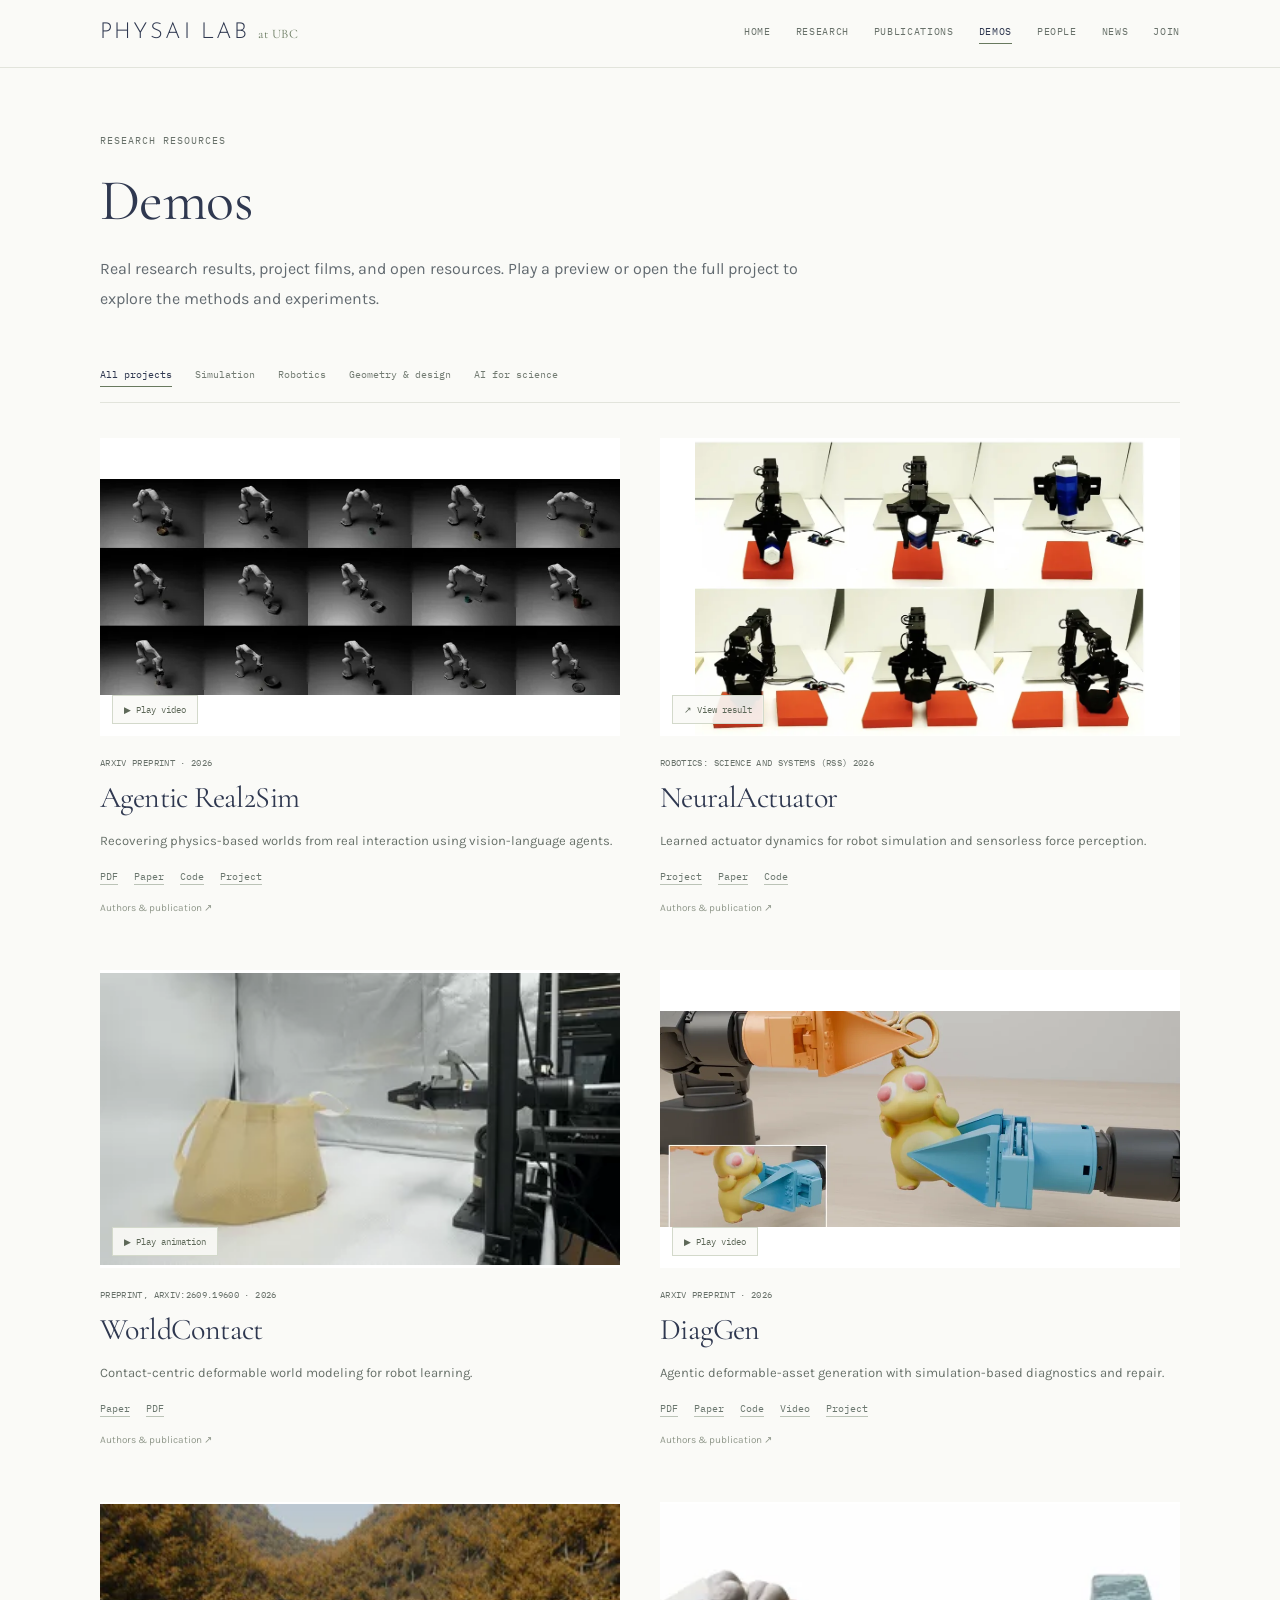
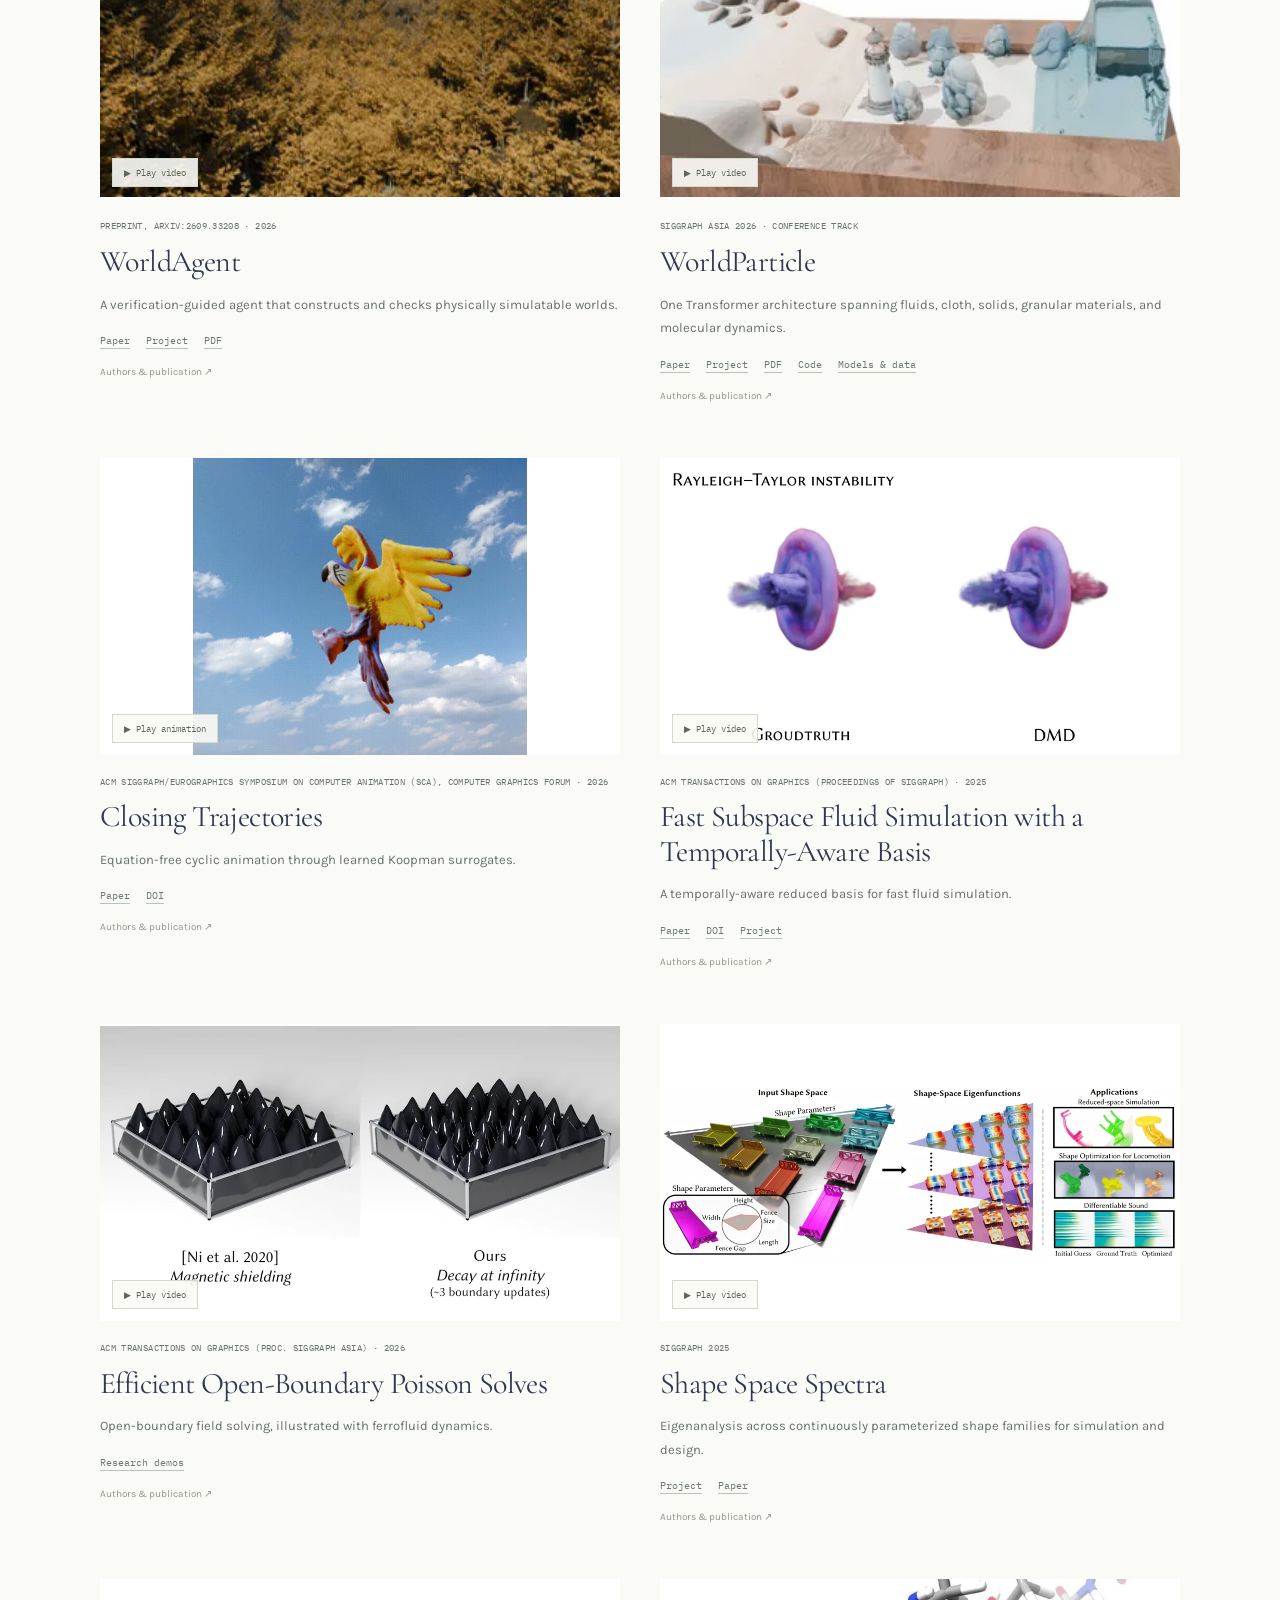
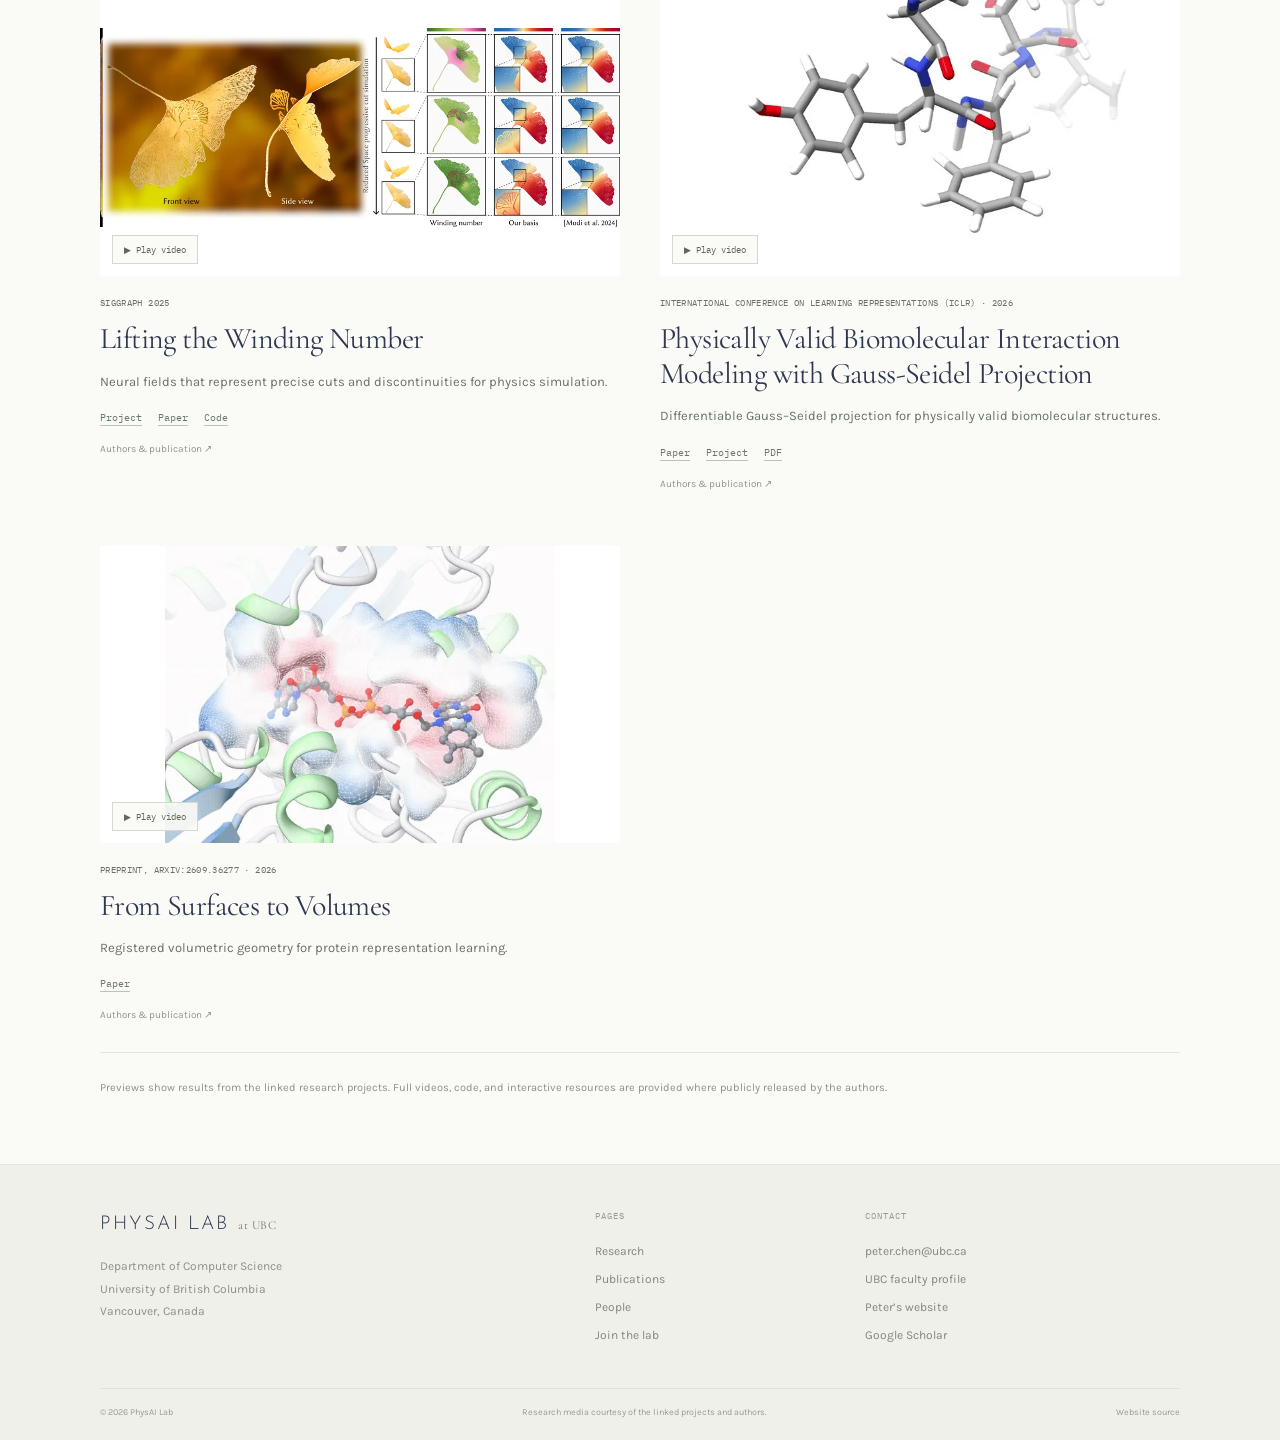
==== commit d48d929b: "Focus PhysAI homepage on robotics and expand verified research team" ====
--- a/demos.html
+++ b/demos.html
@@ -1 +1 @@
-<!doctype html><html lang="en"><head><meta charset="utf-8"><meta name="viewport" content="width=device-width,initial-scale=1"><title>Demos | PhysAI Lab · UBC</title><meta name="description" content="Watch physics simulation, robotics, and biomolecular research demos from Peter Yichen Chen and the UBC PhysAI Lab."><meta name="theme-color" content="#fafaf7"><meta property="og:title" content="Demos | PhysAI Lab · UBC"><meta property="og:description" content="Watch physics simulation, robotics, and biomolecular research demos from Peter Yichen Chen and the UBC PhysAI Lab."><meta property="og:type" content="website"><link rel="icon" href="assets/favicon.svg" type="image/svg+xml"><link rel="stylesheet" href="assets/fonts.css?v=editorial-2"><link rel="stylesheet" href="assets/site.css?v=editorial-2"><script src="assets/site.js?v=editorial-2" defer></script></head><body data-page="demos"><a class="skip" href="#main">Skip to content</a><header class="site-header"><div class="container header-inner"><a class="brand" href="index.html" aria-label="PhysAI Lab home"><span class="brand-name">PhysAI Lab</span><span class="brand-at">at UBC</span></a><button class="menu-toggle" aria-expanded="false" aria-controls="site-nav">Menu <span aria-hidden="true">＋</span></button><nav id="site-nav" aria-label="Main navigation"><a href="index.html">Home</a><a href="research.html">Research</a><a href="publications.html">Publications</a><a href="demos.html" aria-current="page">Demos</a><a href="people.html">People</a><a href="news.html">News</a><a href="join.html">Join</a></nav></div></header><main id="main"><div class="container page-intro"><p class="eyebrow">Research resources</p><h1>Demos</h1><p class="lede">Real research results, project films, and open resources. Play a preview or open the full project to explore the methods and experiments.</p></div><div class="container"><div class="demo-filters" role="group" aria-label="Filter research demos"><button data-demo-filter="" aria-pressed="true">All projects</button><button data-demo-filter="Simulation" aria-pressed="false">Simulation</button><button data-demo-filter="Robotics" aria-pressed="false">Robotics</button><button data-demo-filter="Geometry & Design" aria-pressed="false">Geometry & design</button><button data-demo-filter="AI for Science" aria-pressed="false">AI for science</button></div><div class="demo-grid"><article class="demo-card" data-demo-topic="Simulation"><div class="demo-media"><img class="" src="assets/images/5f0e36b0c62ace92.webp" alt="WorldParticle: Unified World Simulation of Lagrangian Particle Dynamics via Transformer — research result" loading="lazy" decoding="async"><button class="preview-button" data-media="https://worldparticle.github.io/WorldParticle_Web/assets/videos/demo-web.mp4" data-kind="video" data-title="WorldParticle: Unified World Simulation of Lagrangian Particle Dynamics via Transformer" data-project="https://worldparticle.github.io/WorldParticle_Web/">▶ Play video</button></div><div class="demo-body"><p class="eyebrow">SIGGRAPH Asia 2026 · Conference Track</p><h2>WorldParticle</h2><p>One Transformer architecture spanning fluids, cloth, solids, granular materials, and molecular dynamics.</p><div class="resource-links"><a href="https://arxiv.org/abs/2605.15305">Paper</a><a href="https://worldparticle.github.io/WorldParticle_Web/">Project</a><a href="https://arxiv.org/pdf/2605.15305">PDF</a><a href="https://github.com/WorldParticle/WorldParticle">Code</a><a href="https://huggingface.co/datasets/wclw1021/WorldParticle">Models &amp; data</a></div><a class="demo-detail" href="publications.html#worldparticle-unified-world-simulation-of-lagrangian-particle-dynamics-via-transformer">Authors & publication ↗</a></div></article><article class="demo-card" data-demo-topic="Robotics"><div class="demo-media"><img class="" src="assets/images/c00169b844d4f4c7.webp" alt="WorldAgent: Verification-Guided Agentic Physical World Construction — research result" loading="lazy" decoding="async"><button class="preview-button" data-media="https://wclw1021.github.io/WorldAgent_Web/assets/videos/autumn-valley.mp4" data-kind="video" data-title="WorldAgent: Verification-Guided Agentic Physical World Construction" data-project="https://wclw1021.github.io/WorldAgent_Web/">▶ Play video</button></div><div class="demo-body"><p class="eyebrow">Preprint, arXiv:2609.33208 · 2026</p><h2>WorldAgent</h2><p>A verification-guided agent that constructs and checks physically simulatable worlds.</p><div class="resource-links"><a href="https://arxiv.org/abs/2609.33208">Paper</a><a href="https://wclw1021.github.io/WorldAgent_Web/">Project</a><a href="https://arxiv.org/pdf/2609.33208">PDF</a></div><a class="demo-detail" href="publications.html#worldagent-verification-guided-agentic-physical-world-construction">Authors & publication ↗</a></div></article><article class="demo-card" data-demo-topic="Robotics"><div class="demo-media"><img class="" src="assets/images/d277241d2dc338bf.webp" alt="WorldContact: A Contact-Centric World Model for Scalable Robot Learning — research result" loading="lazy" decoding="async"><button class="preview-button" data-media="https://chensiyuan030105.github.io/assets/img/publication/thumbnail/2026worldcontact.gif" data-kind="image" data-title="WorldContact: A Contact-Centric World Model for Scalable Robot Learning" data-project="https://arxiv.org/abs/2609.19600">▶ Play animation</button></div><div class="demo-body"><p class="eyebrow">Preprint, arXiv:2609.19600 · 2026</p><h2>WorldContact</h2><p>Contact-centric deformable world modeling for robot learning.</p><div class="resource-links"><a href="https://arxiv.org/abs/2609.19600">Paper</a><a href="https://arxiv.org/pdf/2609.19600">PDF</a></div><a class="demo-detail" href="publications.html#worldcontact-a-contact-centric-world-model-for-scalable-robot-learning">Authors & publication ↗</a></div></article><article class="demo-card" data-demo-topic="Robotics"><div class="demo-media"><img class="" src="assets/images/f37b646c24b71647.webp" alt="DiagGen: Agentic Generation of Deformable Assets with Sim-based Diagnostics for Robotic Simulation — research result" loading="lazy" decoding="async"><button class="preview-button" data-media="https://diaggen.github.io/static/videos/overview.mp4" data-kind="video" data-title="DiagGen: Agentic Generation of Deformable Assets with Sim-based Diagnostics for Robotic Simulation" data-project="https://diaggen.github.io/">▶ Play video</button></div><div class="demo-body"><p class="eyebrow">arXiv preprint · 2026</p><h2>DiagGen</h2><p>Agentic deformable-asset generation with simulation-based diagnostics and repair.</p><div class="resource-links"><a href="https://diaggen.github.io/static/DiagGen_pub-release_26-09-19-14-27.pdf">PDF</a><a href="https://arxiv.org/abs/2609.23103">Paper</a><a href="https://github.com/diaggen/diaggen">Code</a><a href="https://www.youtube.com/watch?v=_sARsG-4vyM">Video</a><a href="https://diaggen.github.io/">Project</a></div><a class="demo-detail" href="publications.html#diaggen-agentic-generation-of-deformable-assets-with-sim-based-diagnostics-for-robotic-simulation">Authors & publication ↗</a></div></article><article class="demo-card" data-demo-topic="Robotics"><div class="demo-media"><img class="" src="assets/images/c2866183bbca0dc3.webp" alt="Agentic Real2Sim: Physics-based World Modeling with Vision-Language Agents — research result" loading="lazy" decoding="async"><button class="preview-button" data-media="https://agentic-real2sim.github.io/static/videos/ar2s_teaser.mp4" data-kind="video" data-title="Agentic Real2Sim: Physics-based World Modeling with Vision-Language Agents" data-project="https://agentic-real2sim.github.io/">▶ Play video</button></div><div class="demo-body"><p class="eyebrow">arXiv preprint · 2026</p><h2>Agentic Real2Sim</h2><p>Recovering physics-based worlds from real interaction using vision-language agents.</p><div class="resource-links"><a href="https://agentic-real2sim.github.io/static/paper/AR2S_2026-09-13-13-07_v1.pdf">PDF</a><a href="https://arxiv.org/abs/2607.19190">Paper</a><a href="https://github.com/agentic-real2sim/agentic_real2sim">Code</a><a href="https://agentic-real2sim.github.io/">Project</a></div><a class="demo-detail" href="publications.html#agentic-real2sim-physics-based-world-modeling-with-vision-language-agents">Authors & publication ↗</a></div></article><article class="demo-card" data-demo-topic="AI for Science"><div class="demo-media"><img class="" src="assets/images/b2107e2da7c5a489.webp" alt="Physically Valid Biomolecular Interaction Modeling with Gauss-Seidel Projection — research result" loading="lazy" decoding="async"><button class="preview-button" data-media="https://chensiyuan030105.github.io/assets/studio/media/gauss-seidel.mp4" data-kind="video" data-title="Physically Valid Biomolecular Interaction Modeling with Gauss-Seidel Projection" data-project="https://chensiyuan030105.github.io/ProteinGS/">▶ Play video</button></div><div class="demo-body"><p class="eyebrow">International Conference on Learning Representations (ICLR) · 2026</p><h2>Physically Valid Biomolecular Interaction Modeling with Gauss-Seidel Projection</h2><p>Differentiable Gauss–Seidel projection for physically valid biomolecular structures.</p><div class="resource-links"><a href="https://arxiv.org/abs/2510.08946">Paper</a><a href="https://chensiyuan030105.github.io/ProteinGS/">Project</a><a href="https://arxiv.org/pdf/2510.08946">PDF</a></div><a class="demo-detail" href="publications.html#physically-valid-biomolecular-interaction-modeling-with-gauss-seidel-projection">Authors & publication ↗</a></div></article><article class="demo-card" data-demo-topic="Simulation"><div class="demo-media"><img class="" src="assets/images/f2cfe793b81d63e7.webp" alt="Closing Trajectories: Equation-Free Cyclic Animation via Koopman Surrogates — research result" loading="lazy" decoding="async"><button class="preview-button" data-media="https://chensiyuan030105.github.io/assets/img/publication/thumbnail/closing-trajectories.gif" data-kind="image" data-title="Closing Trajectories: Equation-Free Cyclic Animation via Koopman Surrogates" data-project="https://arxiv.org/abs/2605.23462">▶ Play animation</button></div><div class="demo-body"><p class="eyebrow">ACM SIGGRAPH/Eurographics Symposium on Computer Animation (SCA), Computer Graphics Forum · 2026</p><h2>Closing Trajectories</h2><p>Equation-free cyclic animation through learned Koopman surrogates.</p><div class="resource-links"><a href="https://arxiv.org/abs/2605.23462">Paper</a><a href="https://doi.org/10.1111/cgf.70566">DOI</a></div><a class="demo-detail" href="publications.html#closing-trajectories-equation-free-cyclic-animation-via-koopman-surrogates">Authors & publication ↗</a></div></article><article class="demo-card" data-demo-topic="AI for Science"><div class="demo-media"><img class="" src="assets/images/6da7194c4b2f9b25.webp" alt="From Surfaces to Volumes: Registered Geometry for Protein Representation Learning — research result" loading="lazy" decoding="async"><button class="preview-button" data-media="https://chensiyuan030105.github.io/assets/studio/media/surfaces-to-volumes.mp4" data-kind="video" data-title="From Surfaces to Volumes: Registered Geometry for Protein Representation Learning" data-project="https://arxiv.org/abs/2609.36277">▶ Play video</button></div><div class="demo-body"><p class="eyebrow">Preprint, arXiv:2609.36277 · 2026</p><h2>From Surfaces to Volumes</h2><p>Registered volumetric geometry for protein representation learning.</p><div class="resource-links"><a href="https://arxiv.org/abs/2609.36277">Paper</a></div><a class="demo-detail" href="publications.html#from-surfaces-to-volumes-registered-geometry-for-protein-representation-learning">Authors & publication ↗</a></div></article><article class="demo-card" data-demo-topic="Simulation"><div class="demo-media"><img class="" src="assets/images/85bc979c676d014c.webp" alt="Fast Subspace Fluid Simulation with a Temporally-Aware Basis — research result" loading="lazy" decoding="async"><button class="preview-button" data-media="https://chensiyuan030105.github.io/assets/studio/media/subspace-fluids.mp4" data-kind="video" data-title="Fast Subspace Fluid Simulation with a Temporally-Aware Basis" data-project="https://www.dgp.toronto.edu/projects/dmd/">▶ Play video</button></div><div class="demo-body"><p class="eyebrow">ACM Transactions on Graphics (Proceedings of SIGGRAPH) · 2025</p><h2>Fast Subspace Fluid Simulation with a Temporally-Aware Basis</h2><p>A temporally-aware reduced basis for fast fluid simulation.</p><div class="resource-links"><a href="https://arxiv.org/abs/2502.05339">Paper</a><a href="https://doi.org/10.1145/3730826">DOI</a><a href="https://www.dgp.toronto.edu/projects/dmd/">Project</a></div><a class="demo-detail" href="publications.html#fast-subspace-fluid-simulation-with-a-temporally-aware-basis">Authors & publication ↗</a></div></article><article class="demo-card" data-demo-topic="Simulation"><div class="demo-media"><img class="" src="assets/images/7180883ec85dd9bb.webp" alt="Efficient Open-Boundary Poisson Solves — research result" loading="lazy" decoding="async"><button class="preview-button" data-media="https://chensiyuan030105.github.io/assets/studio/media/open-boundary.mp4" data-kind="video" data-title="Efficient Open-Boundary Poisson Solves" data-project="">▶ Play video</button></div><div class="demo-body"><p class="eyebrow">ACM Transactions on Graphics (Proc. SIGGRAPH Asia) · 2026</p><h2>Efficient Open-Boundary Poisson Solves</h2><p>Open-boundary field solving, illustrated with ferrofluid dynamics.</p><div class="resource-links"><a href="https://chensiyuan030105.github.io/demos/">Research demos</a></div><a class="demo-detail" href="publications.html#efficient-open-boundary-poisson-solves">Authors & publication ↗</a></div></article><article class="demo-card" data-demo-topic="Geometry & Design"><div class="demo-media"><img class="" src="assets/images/9f387b856bcab166.webp" alt="Shape Space Spectra — research result" loading="lazy" decoding="async"><button class="preview-button" data-media="https://www.dgp.toronto.edu/projects/sss/assets/Video.mp4" data-kind="video" data-title="Shape Space Spectra" data-project="https://www.dgp.toronto.edu/projects/sss/">▶ Play video</button></div><div class="demo-body"><p class="eyebrow">SIGGRAPH 2025</p><h2>Shape Space Spectra</h2><p>Eigenanalysis across continuously parameterized shape families for simulation and design.</p><div class="resource-links"><a href="https://www.dgp.toronto.edu/projects/sss/">Project</a><a href="https://www.dgp.toronto.edu/projects/sss/assets/sss.pdf">Paper</a></div><a class="demo-detail" href="publications.html#shape-space-spectra">Authors & publication ↗</a></div></article><article class="demo-card" data-demo-topic="Geometry & Design"><div class="demo-media"><img class="" src="assets/images/bb8087ff873daa59.webp" alt="Lifting the Winding Number: Precise Discontinuities in Neural Fields for Physics Simulation — research result" loading="lazy" decoding="async"><button class="preview-button" data-media="https://www.dgp.toronto.edu/projects/windlifter/assets/windlifter.mp4" data-kind="video" data-title="Lifting the Winding Number: Precise Discontinuities in Neural Fields for Physics Simulation" data-project="https://www.dgp.toronto.edu/projects/windlifter/">▶ Play video</button></div><div class="demo-body"><p class="eyebrow">SIGGRAPH 2025</p><h2>Lifting the Winding Number</h2><p>Neural fields that represent precise cuts and discontinuities for physics simulation.</p><div class="resource-links"><a href="https://www.dgp.toronto.edu/projects/windlifter/">Project</a><a href="https://arxiv.org/abs/2502.00626">Paper</a><a href="https://github.com/Changy1506/WindLifter">Code</a></div><a class="demo-detail" href="publications.html#lifting-the-winding-number-precise-discontinuities-in-neural-fields-for-physics-simulation">Authors & publication ↗</a></div></article><article class="demo-card" data-demo-topic="Robotics"><div class="demo-media"><img class="" src="assets/images/0c437f56e13de6e5.webp" alt="NeuralActuator: Neural Actuation Modeling for Robot Dynamics and External Force Perception — research result" loading="lazy" decoding="async"><button class="preview-button" data-media="https://frank-zy-dou.github.io/projects/NeuralActuator/figures/fig_teaser_robot_control.webp" data-kind="image" data-title="NeuralActuator: Neural Actuation Modeling for Robot Dynamics and External Force Perception" data-project="https://frank-zy-dou.github.io/projects/NeuralActuator/">↗ View result</button></div><div class="demo-body"><p class="eyebrow">Robotics: Science and Systems (RSS) 2026</p><h2>NeuralActuator</h2><p>Learned actuator dynamics for robot simulation and sensorless force perception.</p><div class="resource-links"><a href="https://frank-zy-dou.github.io/projects/NeuralActuator/">Project</a><a href="https://arxiv.org/abs/2607.11734">Paper</a><a href="https://github.com/Frank-ZY-Dou/Dynamics-Modeling/tree/main/NeuralActuator">Code</a></div><a class="demo-detail" href="publications.html#neuralactuator-neural-actuation-modeling-for-robot-dynamics-and-external-force-perception">Authors & publication ↗</a></div></article></div><p class="collection-note">Previews show results from the linked research projects. Full videos, code, and interactive resources are provided where publicly released by the authors.</p></div></main><footer class="site-footer"><div class="container footer-grid"><div><a class="brand" href="index.html"><span class="brand-name">PhysAI Lab</span><span class="brand-at">at UBC</span></a><p>Department of Computer Science<br>University of British Columbia<br>Vancouver, Canada</p></div><div><h2>Pages</h2><a href="research.html">Research</a><a href="publications.html">Publications</a><a href="people.html">People</a><a href="join.html">Join the lab</a></div><div><h2>Contact</h2><a href="mailto:peter.chen@ubc.ca">peter.chen@ubc.ca</a><a href="https://www.cs.ubc.ca/people/peter-yichen-chen">UBC faculty profile</a><a href="https://peterchencyc.com/">Peter’s website</a><a href="https://scholar.google.com/citations?user=9TX3RmEAAAAJ">Google Scholar</a></div></div><div class="container footer-bottom"><span>© 2026 PhysAI Lab</span><span>Research media courtesy of the linked projects and authors.</span><a href="https://github.com/chensiyuan030105/physai-demo">Website source</a></div></footer><dialog id="media-dialog" aria-labelledby="media-title"><div class="dialog-head"><p id="media-title"></p><button id="close-dialog" aria-label="Close preview">Close ×</button></div><div id="media-content"></div><div class="dialog-bottom"><span>Research demo · media from the project authors</span><a id="media-project">Open source project ↗</a></div></dialog></body></html>+<!doctype html><html lang="en"><head><meta charset="utf-8"><meta name="viewport" content="width=device-width,initial-scale=1"><title>Demos | PhysAI Lab · UBC</title><meta name="description" content="Watch robotics, physical world modeling, and simulation research demos from Peter Yichen Chen and the UBC PhysAI Lab."><meta name="theme-color" content="#fafaf7"><meta property="og:title" content="Demos | PhysAI Lab · UBC"><meta property="og:description" content="Watch robotics, physical world modeling, and simulation research demos from Peter Yichen Chen and the UBC PhysAI Lab."><meta property="og:type" content="website"><link rel="icon" href="assets/favicon.svg" type="image/svg+xml"><link rel="stylesheet" href="assets/fonts.css?v=robotics-3"><link rel="stylesheet" href="assets/site.css?v=robotics-3"><script src="assets/site.js?v=robotics-3" defer></script></head><body data-page="demos"><a class="skip" href="#main">Skip to content</a><header class="site-header"><div class="container header-inner"><a class="brand" href="index.html" aria-label="PhysAI Lab home"><span class="brand-name">PhysAI Lab</span><span class="brand-at">at UBC</span></a><button class="menu-toggle" aria-expanded="false" aria-controls="site-nav">Menu <span aria-hidden="true">＋</span></button><nav id="site-nav" aria-label="Main navigation"><a href="index.html">Home</a><a href="research.html">Research</a><a href="publications.html">Publications</a><a href="demos.html" aria-current="page">Demos</a><a href="people.html">People</a><a href="news.html">News</a><a href="join.html">Join</a></nav></div></header><main id="main"><div class="container page-intro"><p class="eyebrow">Research resources</p><h1>Demos</h1><p class="lede">Real research results, project films, and open resources. Play a preview or open the full project to explore the methods and experiments.</p></div><div class="container"><div class="demo-filters" role="group" aria-label="Filter research demos"><button data-demo-filter="" aria-pressed="true">All projects</button><button data-demo-filter="Simulation" aria-pressed="false">Simulation</button><button data-demo-filter="Robotics" aria-pressed="false">Robotics</button><button data-demo-filter="Geometry & Design" aria-pressed="false">Geometry & design</button><button data-demo-filter="AI for Science" aria-pressed="false">AI for science</button></div><div class="demo-grid"><article class="demo-card" data-demo-topic="Robotics"><div class="demo-media"><img class="" src="assets/images/c2866183bbca0dc3.webp" alt="Agentic Real2Sim: Physics-based World Modeling with Vision-Language Agents — research result" loading="lazy" decoding="async"><button class="preview-button" data-media="https://agentic-real2sim.github.io/static/videos/ar2s_teaser.mp4" data-kind="video" data-title="Agentic Real2Sim: Physics-based World Modeling with Vision-Language Agents" data-project="https://agentic-real2sim.github.io/">▶ Play video</button></div><div class="demo-body"><p class="eyebrow">arXiv preprint · 2026</p><h2>Agentic Real2Sim</h2><p>Recovering physics-based worlds from real interaction using vision-language agents.</p><div class="resource-links"><a href="https://agentic-real2sim.github.io/static/paper/AR2S_2026-09-13-13-07_v1.pdf">PDF</a><a href="https://arxiv.org/abs/2607.19190">Paper</a><a href="https://github.com/agentic-real2sim/agentic_real2sim">Code</a><a href="https://agentic-real2sim.github.io/">Project</a></div><a class="demo-detail" href="publications.html#agentic-real2sim-physics-based-world-modeling-with-vision-language-agents">Authors & publication ↗</a></div></article><article class="demo-card" data-demo-topic="Robotics"><div class="demo-media"><img class="" src="assets/images/0c437f56e13de6e5.webp" alt="NeuralActuator: Neural Actuation Modeling for Robot Dynamics and External Force Perception — research result" loading="lazy" decoding="async"><button class="preview-button" data-media="https://frank-zy-dou.github.io/projects/NeuralActuator/figures/fig_teaser_robot_control.webp" data-kind="image" data-title="NeuralActuator: Neural Actuation Modeling for Robot Dynamics and External Force Perception" data-project="https://frank-zy-dou.github.io/projects/NeuralActuator/">↗ View result</button></div><div class="demo-body"><p class="eyebrow">Robotics: Science and Systems (RSS) 2026</p><h2>NeuralActuator</h2><p>Learned actuator dynamics for robot simulation and sensorless force perception.</p><div class="resource-links"><a href="https://frank-zy-dou.github.io/projects/NeuralActuator/">Project</a><a href="https://arxiv.org/abs/2607.11734">Paper</a><a href="https://github.com/Frank-ZY-Dou/Dynamics-Modeling/tree/main/NeuralActuator">Code</a></div><a class="demo-detail" href="publications.html#neuralactuator-neural-actuation-modeling-for-robot-dynamics-and-external-force-perception">Authors & publication ↗</a></div></article><article class="demo-card" data-demo-topic="Robotics"><div class="demo-media"><img class="" src="assets/images/d277241d2dc338bf.webp" alt="WorldContact: A Contact-Centric World Model for Scalable Robot Learning — research result" loading="lazy" decoding="async"><button class="preview-button" data-media="https://chensiyuan030105.github.io/assets/img/publication/thumbnail/2026worldcontact.gif" data-kind="image" data-title="WorldContact: A Contact-Centric World Model for Scalable Robot Learning" data-project="https://arxiv.org/abs/2609.19600">▶ Play animation</button></div><div class="demo-body"><p class="eyebrow">Preprint, arXiv:2609.19600 · 2026</p><h2>WorldContact</h2><p>Contact-centric deformable world modeling for robot learning.</p><div class="resource-links"><a href="https://arxiv.org/abs/2609.19600">Paper</a><a href="https://arxiv.org/pdf/2609.19600">PDF</a></div><a class="demo-detail" href="publications.html#worldcontact-a-contact-centric-world-model-for-scalable-robot-learning">Authors & publication ↗</a></div></article><article class="demo-card" data-demo-topic="Robotics"><div class="demo-media"><img class="" src="assets/images/f37b646c24b71647.webp" alt="DiagGen: Agentic Generation of Deformable Assets with Sim-based Diagnostics for Robotic Simulation — research result" loading="lazy" decoding="async"><button class="preview-button" data-media="https://diaggen.github.io/static/videos/overview.mp4" data-kind="video" data-title="DiagGen: Agentic Generation of Deformable Assets with Sim-based Diagnostics for Robotic Simulation" data-project="https://diaggen.github.io/">▶ Play video</button></div><div class="demo-body"><p class="eyebrow">arXiv preprint · 2026</p><h2>DiagGen</h2><p>Agentic deformable-asset generation with simulation-based diagnostics and repair.</p><div class="resource-links"><a href="https://diaggen.github.io/static/DiagGen_pub-release_26-09-19-14-27.pdf">PDF</a><a href="https://arxiv.org/abs/2609.23103">Paper</a><a href="https://github.com/diaggen/diaggen">Code</a><a href="https://www.youtube.com/watch?v=_sARsG-4vyM">Video</a><a href="https://diaggen.github.io/">Project</a></div><a class="demo-detail" href="publications.html#diaggen-agentic-generation-of-deformable-assets-with-sim-based-diagnostics-for-robotic-simulation">Authors & publication ↗</a></div></article><article class="demo-card" data-demo-topic="Robotics"><div class="demo-media"><img class="" src="assets/images/c00169b844d4f4c7.webp" alt="WorldAgent: Verification-Guided Agentic Physical World Construction — research result" loading="lazy" decoding="async"><button class="preview-button" data-media="https://wclw1021.github.io/WorldAgent_Web/assets/videos/autumn-valley.mp4" data-kind="video" data-title="WorldAgent: Verification-Guided Agentic Physical World Construction" data-project="https://wclw1021.github.io/WorldAgent_Web/">▶ Play video</button></div><div class="demo-body"><p class="eyebrow">Preprint, arXiv:2609.33208 · 2026</p><h2>WorldAgent</h2><p>A verification-guided agent that constructs and checks physically simulatable worlds.</p><div class="resource-links"><a href="https://arxiv.org/abs/2609.33208">Paper</a><a href="https://wclw1021.github.io/WorldAgent_Web/">Project</a><a href="https://arxiv.org/pdf/2609.33208">PDF</a></div><a class="demo-detail" href="publications.html#worldagent-verification-guided-agentic-physical-world-construction">Authors & publication ↗</a></div></article><article class="demo-card" data-demo-topic="Simulation"><div class="demo-media"><img class="" src="assets/images/5f0e36b0c62ace92.webp" alt="WorldParticle: Unified World Simulation of Lagrangian Particle Dynamics via Transformer — research result" loading="lazy" decoding="async"><button class="preview-button" data-media="https://worldparticle.github.io/WorldParticle_Web/assets/videos/demo-web.mp4" data-kind="video" data-title="WorldParticle: Unified World Simulation of Lagrangian Particle Dynamics via Transformer" data-project="https://worldparticle.github.io/WorldParticle_Web/">▶ Play video</button></div><div class="demo-body"><p class="eyebrow">SIGGRAPH Asia 2026 · Conference Track</p><h2>WorldParticle</h2><p>One Transformer architecture spanning fluids, cloth, solids, granular materials, and molecular dynamics.</p><div class="resource-links"><a href="https://arxiv.org/abs/2605.15305">Paper</a><a href="https://worldparticle.github.io/WorldParticle_Web/">Project</a><a href="https://arxiv.org/pdf/2605.15305">PDF</a><a href="https://github.com/WorldParticle/WorldParticle">Code</a><a href="https://huggingface.co/datasets/wclw1021/WorldParticle">Models &amp; data</a></div><a class="demo-detail" href="publications.html#worldparticle-unified-world-simulation-of-lagrangian-particle-dynamics-via-transformer">Authors & publication ↗</a></div></article><article class="demo-card" data-demo-topic="Simulation"><div class="demo-media"><img class="" src="assets/images/f2cfe793b81d63e7.webp" alt="Closing Trajectories: Equation-Free Cyclic Animation via Koopman Surrogates — research result" loading="lazy" decoding="async"><button class="preview-button" data-media="https://chensiyuan030105.github.io/assets/img/publication/thumbnail/closing-trajectories.gif" data-kind="image" data-title="Closing Trajectories: Equation-Free Cyclic Animation via Koopman Surrogates" data-project="https://arxiv.org/abs/2605.23462">▶ Play animation</button></div><div class="demo-body"><p class="eyebrow">ACM SIGGRAPH/Eurographics Symposium on Computer Animation (SCA), Computer Graphics Forum · 2026</p><h2>Closing Trajectories</h2><p>Equation-free cyclic animation through learned Koopman surrogates.</p><div class="resource-links"><a href="https://arxiv.org/abs/2605.23462">Paper</a><a href="https://doi.org/10.1111/cgf.70566">DOI</a></div><a class="demo-detail" href="publications.html#closing-trajectories-equation-free-cyclic-animation-via-koopman-surrogates">Authors & publication ↗</a></div></article><article class="demo-card" data-demo-topic="Simulation"><div class="demo-media"><img class="" src="assets/images/85bc979c676d014c.webp" alt="Fast Subspace Fluid Simulation with a Temporally-Aware Basis — research result" loading="lazy" decoding="async"><button class="preview-button" data-media="https://chensiyuan030105.github.io/assets/studio/media/subspace-fluids.mp4" data-kind="video" data-title="Fast Subspace Fluid Simulation with a Temporally-Aware Basis" data-project="https://www.dgp.toronto.edu/projects/dmd/">▶ Play video</button></div><div class="demo-body"><p class="eyebrow">ACM Transactions on Graphics (Proceedings of SIGGRAPH) · 2025</p><h2>Fast Subspace Fluid Simulation with a Temporally-Aware Basis</h2><p>A temporally-aware reduced basis for fast fluid simulation.</p><div class="resource-links"><a href="https://arxiv.org/abs/2502.05339">Paper</a><a href="https://doi.org/10.1145/3730826">DOI</a><a href="https://www.dgp.toronto.edu/projects/dmd/">Project</a></div><a class="demo-detail" href="publications.html#fast-subspace-fluid-simulation-with-a-temporally-aware-basis">Authors & publication ↗</a></div></article><article class="demo-card" data-demo-topic="Simulation"><div class="demo-media"><img class="" src="assets/images/7180883ec85dd9bb.webp" alt="Efficient Open-Boundary Poisson Solves — research result" loading="lazy" decoding="async"><button class="preview-button" data-media="https://chensiyuan030105.github.io/assets/studio/media/open-boundary.mp4" data-kind="video" data-title="Efficient Open-Boundary Poisson Solves" data-project="">▶ Play video</button></div><div class="demo-body"><p class="eyebrow">ACM Transactions on Graphics (Proc. SIGGRAPH Asia) · 2026</p><h2>Efficient Open-Boundary Poisson Solves</h2><p>Open-boundary field solving, illustrated with ferrofluid dynamics.</p><div class="resource-links"><a href="https://chensiyuan030105.github.io/demos/">Research demos</a></div><a class="demo-detail" href="publications.html#efficient-open-boundary-poisson-solves">Authors & publication ↗</a></div></article><article class="demo-card" data-demo-topic="Geometry & Design"><div class="demo-media"><img class="" src="assets/images/9f387b856bcab166.webp" alt="Shape Space Spectra — research result" loading="lazy" decoding="async"><button class="preview-button" data-media="https://www.dgp.toronto.edu/projects/sss/assets/Video.mp4" data-kind="video" data-title="Shape Space Spectra" data-project="https://www.dgp.toronto.edu/projects/sss/">▶ Play video</button></div><div class="demo-body"><p class="eyebrow">SIGGRAPH 2025</p><h2>Shape Space Spectra</h2><p>Eigenanalysis across continuously parameterized shape families for simulation and design.</p><div class="resource-links"><a href="https://www.dgp.toronto.edu/projects/sss/">Project</a><a href="https://www.dgp.toronto.edu/projects/sss/assets/sss.pdf">Paper</a></div><a class="demo-detail" href="publications.html#shape-space-spectra">Authors & publication ↗</a></div></article><article class="demo-card" data-demo-topic="Geometry & Design"><div class="demo-media"><img class="" src="assets/images/bb8087ff873daa59.webp" alt="Lifting the Winding Number: Precise Discontinuities in Neural Fields for Physics Simulation — research result" loading="lazy" decoding="async"><button class="preview-button" data-media="https://www.dgp.toronto.edu/projects/windlifter/assets/windlifter.mp4" data-kind="video" data-title="Lifting the Winding Number: Precise Discontinuities in Neural Fields for Physics Simulation" data-project="https://www.dgp.toronto.edu/projects/windlifter/">▶ Play video</button></div><div class="demo-body"><p class="eyebrow">SIGGRAPH 2025</p><h2>Lifting the Winding Number</h2><p>Neural fields that represent precise cuts and discontinuities for physics simulation.</p><div class="resource-links"><a href="https://www.dgp.toronto.edu/projects/windlifter/">Project</a><a href="https://arxiv.org/abs/2502.00626">Paper</a><a href="https://github.com/Changy1506/WindLifter">Code</a></div><a class="demo-detail" href="publications.html#lifting-the-winding-number-precise-discontinuities-in-neural-fields-for-physics-simulation">Authors & publication ↗</a></div></article><article class="demo-card" data-demo-topic="AI for Science"><div class="demo-media"><img class="" src="assets/images/b2107e2da7c5a489.webp" alt="Physically Valid Biomolecular Interaction Modeling with Gauss-Seidel Projection — research result" loading="lazy" decoding="async"><button class="preview-button" data-media="https://chensiyuan030105.github.io/assets/studio/media/gauss-seidel.mp4" data-kind="video" data-title="Physically Valid Biomolecular Interaction Modeling with Gauss-Seidel Projection" data-project="https://chensiyuan030105.github.io/ProteinGS/">▶ Play video</button></div><div class="demo-body"><p class="eyebrow">International Conference on Learning Representations (ICLR) · 2026</p><h2>Physically Valid Biomolecular Interaction Modeling with Gauss-Seidel Projection</h2><p>Differentiable Gauss–Seidel projection for physically valid biomolecular structures.</p><div class="resource-links"><a href="https://arxiv.org/abs/2510.08946">Paper</a><a href="https://chensiyuan030105.github.io/ProteinGS/">Project</a><a href="https://arxiv.org/pdf/2510.08946">PDF</a></div><a class="demo-detail" href="publications.html#physically-valid-biomolecular-interaction-modeling-with-gauss-seidel-projection">Authors & publication ↗</a></div></article><article class="demo-card" data-demo-topic="AI for Science"><div class="demo-media"><img class="" src="assets/images/6da7194c4b2f9b25.webp" alt="From Surfaces to Volumes: Registered Geometry for Protein Representation Learning — research result" loading="lazy" decoding="async"><button class="preview-button" data-media="https://chensiyuan030105.github.io/assets/studio/media/surfaces-to-volumes.mp4" data-kind="video" data-title="From Surfaces to Volumes: Registered Geometry for Protein Representation Learning" data-project="https://arxiv.org/abs/2609.36277">▶ Play video</button></div><div class="demo-body"><p class="eyebrow">Preprint, arXiv:2609.36277 · 2026</p><h2>From Surfaces to Volumes</h2><p>Registered volumetric geometry for protein representation learning.</p><div class="resource-links"><a href="https://arxiv.org/abs/2609.36277">Paper</a></div><a class="demo-detail" href="publications.html#from-surfaces-to-volumes-registered-geometry-for-protein-representation-learning">Authors & publication ↗</a></div></article></div><p class="collection-note">Previews show results from the linked research projects. Full videos, code, and interactive resources are provided where publicly released by the authors.</p></div></main><footer class="site-footer"><div class="container footer-grid"><div><a class="brand" href="index.html"><span class="brand-name">PhysAI Lab</span><span class="brand-at">at UBC</span></a><p>Department of Computer Science<br>University of British Columbia<br>Vancouver, Canada</p></div><div><h2>Pages</h2><a href="research.html">Research</a><a href="publications.html">Publications</a><a href="people.html">People</a><a href="join.html">Join the lab</a></div><div><h2>Contact</h2><a href="mailto:peter.chen@ubc.ca">peter.chen@ubc.ca</a><a href="https://www.cs.ubc.ca/people/peter-yichen-chen">UBC faculty profile</a><a href="https://peterchencyc.com/">Peter’s website</a><a href="https://scholar.google.com/citations?user=9TX3RmEAAAAJ">Google Scholar</a></div></div><div class="container footer-bottom"><span>© 2026 PhysAI Lab</span><span>Research media courtesy of the linked projects and authors.</span><a href="https://github.com/chensiyuan030105/physai-demo">Website source</a></div></footer><dialog id="media-dialog" aria-labelledby="media-title"><div class="dialog-head"><p id="media-title"></p><button id="close-dialog" aria-label="Close preview">Close ×</button></div><div id="media-content"></div><div class="dialog-bottom"><span>Research demo · media from the project authors</span><a id="media-project">Open source project ↗</a></div></dialog></body></html>
--- a/assets/site.css
+++ b/assets/site.css
@@ -2,8 +2,8 @@
 :root{--paper:#fafaf7;--ink:#2f3850;--text:#3e4651;--muted:#68716a;--accent:#68795f;--line:#e2e4dc;--wash:#f1f1ec;--sans:'Karla',Arial,sans-serif;--serif:'Cormorant Garamond',Georgia,serif;--mono:'IBM Plex Mono',monospace}
 *{box-sizing:border-box}html{scroll-behavior:smooth;scroll-padding-top:90px}body{margin:0;background:var(--paper);color:var(--text);font:400 16px/1.75 var(--sans);-webkit-font-smoothing:antialiased}a{color:inherit;text-underline-offset:4px;text-decoration-thickness:1px}a:hover{color:var(--accent)}button,input,select{font:inherit;color:inherit}button{cursor:pointer;border-radius:0}button:disabled{cursor:default}a,button,input,select{touch-action:manipulation}a:focus-visible,button:focus-visible,input:focus-visible,select:focus-visible{outline:2px solid #778770;outline-offset:5px}img,video{display:block;max-width:100%}h1,h2,h3,p,figure{margin:0}h1,h2,h3{color:var(--ink);font-weight:400}h1,h2{font-family:var(--serif);line-height:1.1;letter-spacing:-.6px}h1{font-size:62px}h2{font-size:39px}h3{line-height:1.35}p+p{margin-top:20px}button{background:none;border:1px solid var(--line)}[hidden]{display:none!important}.container{width:min(1080px,calc(100% - 96px));margin-inline:auto}.eyebrow{font:400 10px/1.65 var(--mono);letter-spacing:1px;text-transform:uppercase;color:var(--muted)}.lede{font:400 17px/1.8 var(--sans);max-width:760px;color:#626a70}.text-link{font:400 10px/1.8 var(--mono);text-transform:uppercase;letter-spacing:.6px;text-decoration:none}.text-link:hover{text-decoration:underline}.button{display:inline-block;padding:9px 16px;border:1px solid #9fa5a0;font:400 10px/1.7 var(--mono);letter-spacing:.5px;text-transform:uppercase;text-decoration:none;background:transparent}.button:hover{background:var(--wash)}.button.primary,.button.light{color:var(--ink);background:transparent}.skip{position:fixed;top:-80px;left:20px;z-index:30;padding:8px 15px;background:var(--paper);border:1px solid var(--ink)}.skip:focus{top:10px}.sr-only{position:absolute;width:1px;height:1px;padding:0;margin:-1px;overflow:hidden;clip:rect(0,0,0,0);white-space:nowrap;border:0}
 .site-header{position:sticky;top:0;z-index:10;border-bottom:1px solid var(--line);background:#fafaf7fa}.header-inner{height:67px;display:flex;justify-content:space-between;align-items:center;gap:35px}.brand{display:inline-flex;gap:9px;align-items:baseline;text-decoration:none;white-space:nowrap;color:var(--ink)}.brand-name{font:300 22px/1.4 'Josefin Sans',var(--sans);letter-spacing:2.1px;text-transform:uppercase}.brand-at{font:400 13px var(--serif);color:var(--accent);letter-spacing:.5px}#site-nav{display:flex;gap:25px;align-items:center}#site-nav a{font:400 10px/1.6 var(--mono);letter-spacing:.65px;text-transform:uppercase;text-decoration:none;color:var(--muted);padding-bottom:3px;border-bottom:1px solid transparent}#site-nav a:hover,#site-nav a[aria-current]{color:var(--ink);border-bottom-color:var(--accent)}.menu-toggle{display:none}
-.lab-hero{border-bottom:1px solid var(--line)}.lab-hero-inner{min-height:554px;display:grid;grid-template-columns:1fr 1.15fr;gap:65px;align-items:center;padding-block:44px 30px}.lab-introduction{padding-block:20px}.lab-introduction .eyebrow{font-size:10px;color:var(--accent);margin-bottom:25px}.lab-introduction h1{font-size:76px;line-height:1;margin-bottom:25px;font-weight:300;letter-spacing:-1.5px}.lab-subtitle{font-size:23px;font-weight:300;line-height:1.45;letter-spacing:.15px;color:#505a65}.lab-description{font-size:14px;line-height:1.9;color:var(--muted);max-width:380px;margin-top:23px}.lab-description a{text-decoration-color:#bac0b4}.lab-links{display:flex;gap:26px;margin-top:32px}.lab-links a{font:400 10px var(--mono);text-transform:uppercase;letter-spacing:.65px;text-decoration:none;padding-bottom:7px;border-bottom:1px solid #aeb8a8}.lab-links a:hover{border-color:var(--ink)}.lab-figure{min-width:0;align-self:center;margin-right:-35px}.lab-figure-image{height:420px;position:relative;display:flex;align-items:center;justify-content:center;overflow:hidden;background:#fff}.lab-figure-image>img{height:100%;width:100%;object-fit:contain;mix-blend-mode:multiply}.lab-figure-image:before{position:absolute;inset:0;content:'';pointer-events:none;background:linear-gradient(90deg,var(--paper),transparent 10%,transparent 90%,var(--paper)),linear-gradient(0deg,var(--paper),transparent 8%,transparent 94%,var(--paper));z-index:1}.lab-figure figcaption{display:grid;grid-template-columns:1fr auto;gap:2px 12px;margin:15px 20px 0;font:400 9px/1.6 var(--mono);color:#7e8587}.lab-figure figcaption>a{text-decoration:none;color:#596677}.lab-figure figcaption>span{grid-column:1}.figure-film{grid-column:2;grid-row:1/3;align-self:center;border:0;border-bottom:1px solid #b7beb1;font:400 9px var(--mono);padding:0 0 4px}.affiliation-line{border-bottom:1px solid var(--line);padding:17px 0}.affiliation-line>.container{display:flex;align-items:center;justify-content:center;gap:39px;font:400 11px var(--sans);color:#7a807e}.affiliation-line a{text-decoration:none}.affiliation-line a:hover{text-decoration:underline}
-.introduction-section{display:grid;grid-template-columns:285px 1fr;gap:65px;padding-block:75px 50px}.introduction-section h2{font-size:39px}.introduction-section p{font-size:16px;line-height:1.9;color:#626b71}.introduction-section p+p{font-size:14px;margin-top:16px;color:var(--muted)}.research-briefs{padding-block:0 65px}.research-briefs>.eyebrow{margin-bottom:27px}.research-columns{display:grid;grid-template-columns:repeat(3,1fr);gap:42px}.research-columns h3{font:400 24px/1.2 var(--serif);margin-bottom:14px}.research-columns h3 a{text-decoration:none}.research-columns h3 a:hover{text-decoration:underline}.research-columns p{font-size:13px;line-height:1.8;color:var(--muted)}.section{padding-block:55px 60px;border-top:1px solid var(--line)}.section-head{display:flex;align-items:baseline;justify-content:space-between;gap:40px;margin-bottom:34px}.section-head .eyebrow{display:none}.section-head h2{font-size:39px}.section-head .text-link{white-space:nowrap}.section-desc{font-size:14px;line-height:1.8;max-width:460px;color:var(--muted)}.selected-project{display:grid;grid-template-columns:43% 1fr;gap:44px;align-items:center;padding:32px 0}.selected-project+.selected-project{border-top:1px solid var(--line);margin-top:12px}.selected-visual{position:relative;min-height:230px;display:flex;align-items:center;justify-content:center;background:#fff}.selected-visual>img{width:100%;height:245px;object-fit:contain}.view-research{position:absolute;bottom:4px;left:10px;font:400 9px var(--mono);background:#fafaf7ed;border:0;border-bottom:1px solid #aab4a0;padding:5px 0;opacity:0;transition:opacity .15s}.selected-visual:hover .view-research,.view-research:focus-visible{opacity:1}.selected-text .project-meta{font:400 10px/1.7 var(--mono);color:var(--accent);margin-bottom:13px}.selected-text h3{font:400 30px/1.15 var(--serif);margin-bottom:15px;color:var(--ink)}.selected-text h3 a{text-decoration:none}.selected-text h3 a:hover{text-decoration:underline}.selected-text .authors{font-size:11px;line-height:1.8;color:#727b72;margin-bottom:14px}.selected-text p:not(.project-meta):not(.authors){font-size:13px;color:var(--muted);line-height:1.8;margin:0 0 18px}.inline-award{display:block;color:#9a7951;font:400 10px/1.8 var(--mono);margin-top:3px}.resource-links{display:flex;gap:7px 16px;flex-wrap:wrap;align-items:center}.resource-links a,.resource-links button{border:0;background:transparent;padding:0;font:400 10px/1.6 var(--mono);text-decoration:underline;text-decoration-color:#bbc3b7;text-underline-offset:4px;white-space:nowrap;color:#6b776f}.resource-links a:hover,.resource-links button:hover{color:var(--ink);text-decoration-color:var(--ink)}.recent-paper{display:grid;grid-template-columns:48px 1fr 60px;gap:22px;align-items:baseline;padding:23px 0;border-top:1px solid var(--line)}.recent-paper>span{font:400 11px var(--mono);color:#8a8e91}.recent-paper h3{font:400 18px/1.45 var(--sans);margin-bottom:7px}.recent-paper h3 a{text-decoration:none}.recent-paper h3 a:hover{text-decoration:underline}.recent-paper p{font:400 10px var(--mono);color:var(--muted)}.recent-paper>a{font:400 9px var(--mono);color:#8a8e91;text-align:right;text-decoration:none}.recent-paper>a:hover{text-decoration:underline}.news-row{display:grid;grid-template-columns:104px 1fr;gap:35px;padding:24px 0;border-top:1px solid var(--line)}.news-row time{font:400 10px/1.8 var(--mono);color:#858b8a;padding-top:4px}.news-row .eyebrow{display:none}.news-row h3{font:400 19px/1.45 var(--sans);margin-bottom:8px}.news-row h3 a{text-decoration:none}.news-row h3 a:hover{text-decoration:underline}.news-row p{font-size:13px;line-height:1.8;color:var(--muted)}.home-group{display:grid;grid-template-columns:1fr 1fr;gap:55px;align-items:center}.home-pi{display:flex;gap:24px;align-items:center}.home-pi img{width:88px;height:88px;object-fit:cover;object-position:center 30%;border-radius:50%}.home-pi a{font:400 26px var(--serif);text-decoration:none;color:var(--ink)}.home-pi p{font-size:12px;line-height:1.8;margin-top:8px;color:var(--muted)}.home-members>.eyebrow{margin-bottom:17px}.home-members>div{display:grid;grid-template-columns:1fr 1fr;gap:6px 20px}.home-members a{font-size:13px;text-decoration:none;color:#626b71}.home-members a:hover{text-decoration:underline}.home-joining{border-top:1px solid var(--line);padding-block:45px 65px;display:grid;grid-template-columns:285px 1fr;gap:65px}.home-joining h2{font-size:36px}.home-joining p{font-size:14px;line-height:1.9;color:var(--muted)}.home-joining a{color:#63765e;text-decoration-color:#bac4b4}
+.lab-hero{border-bottom:1px solid var(--line)}.lab-hero-inner{min-height:554px;display:grid;grid-template-columns:1fr 1.15fr;gap:65px;align-items:center;padding-block:44px 30px}.lab-introduction{padding-block:20px}.lab-introduction .eyebrow{font-size:10px;color:var(--accent);margin-bottom:25px}.lab-introduction h1{font-size:76px;line-height:1;margin-bottom:25px;font-weight:300;letter-spacing:-1.5px}.lab-subtitle{font-size:23px;font-weight:300;line-height:1.45;letter-spacing:.15px;color:#505a65}.lab-description{font-size:14px;line-height:1.9;color:var(--muted);max-width:380px;margin-top:23px}.lab-description a{text-decoration-color:#bac0b4}.lab-links{display:flex;gap:26px;margin-top:32px}.lab-links a{font:400 10px var(--mono);text-transform:uppercase;letter-spacing:.65px;text-decoration:none;padding-bottom:7px;border-bottom:1px solid #aeb8a8}.lab-links a:hover{border-color:var(--ink)}.lab-figure{min-width:0;align-self:center;margin-right:-35px}.lab-figure-image{height:420px;position:relative;display:flex;align-items:center;justify-content:center;overflow:hidden;background:#101013}.lab-figure-image>img{height:100%;width:100%;object-fit:cover;object-position:center}.lab-figure figcaption{display:grid;grid-template-columns:1fr auto;gap:2px 12px;margin:15px 20px 0;font:400 9px/1.6 var(--mono);color:#7e8587}.lab-figure figcaption>a{text-decoration:none;color:#596677}.lab-figure figcaption>span{grid-column:1}.figure-film{grid-column:2;grid-row:1/3;align-self:center;border:0;border-bottom:1px solid #b7beb1;font:400 9px var(--mono);padding:0 0 4px}.affiliation-line{border-bottom:1px solid var(--line);padding:17px 0}.affiliation-line>.container{display:flex;align-items:center;justify-content:center;gap:39px;font:400 11px var(--sans);color:#7a807e}.affiliation-line a{text-decoration:none}.affiliation-line a:hover{text-decoration:underline}
+.introduction-section{display:grid;grid-template-columns:285px 1fr;gap:65px;padding-block:75px 50px}.introduction-section h2{font-size:39px}.introduction-section p{font-size:16px;line-height:1.9;color:#626b71}.introduction-section p+p{font-size:14px;margin-top:16px;color:var(--muted)}.research-briefs{padding-block:0 65px}.research-briefs>.eyebrow{margin-bottom:27px}.research-columns{display:grid;grid-template-columns:repeat(3,1fr);gap:42px}.research-columns h3{font:400 24px/1.2 var(--serif);margin-bottom:14px}.research-columns h3 a{text-decoration:none}.research-columns h3 a:hover{text-decoration:underline}.research-columns p{font-size:13px;line-height:1.8;color:var(--muted)}.section{padding-block:55px 60px;border-top:1px solid var(--line)}.section-head{display:flex;align-items:baseline;justify-content:space-between;gap:40px;margin-bottom:34px}.section-head .eyebrow{display:none}.section-head h2{font-size:39px}.section-head .text-link{white-space:nowrap}.section-desc{font-size:14px;line-height:1.8;max-width:460px;color:var(--muted)}.selected-project{display:grid;grid-template-columns:43% 1fr;gap:44px;align-items:center;padding:32px 0}.selected-project+.selected-project{border-top:1px solid var(--line);margin-top:12px}.selected-visual{position:relative;min-height:230px;display:flex;align-items:center;justify-content:center;background:#fff}.selected-visual>img{width:100%;height:245px;object-fit:contain}.view-research{position:absolute;bottom:4px;left:10px;font:400 9px var(--mono);background:#fafaf7ed;border:0;border-bottom:1px solid #aab4a0;padding:5px 0;opacity:0;transition:opacity .15s}.selected-visual:hover .view-research,.view-research:focus-visible{opacity:1}.selected-text .project-meta{font:400 10px/1.7 var(--mono);color:var(--accent);margin-bottom:13px}.selected-text h3{font:400 30px/1.15 var(--serif);margin-bottom:15px;color:var(--ink)}.selected-text h3 a{text-decoration:none}.selected-text h3 a:hover{text-decoration:underline}.selected-text .authors{font-size:11px;line-height:1.8;color:#727b72;margin-bottom:14px}.selected-text p:not(.project-meta):not(.authors){font-size:13px;color:var(--muted);line-height:1.8;margin:0 0 18px}.inline-award{display:block;color:#9a7951;font:400 10px/1.8 var(--mono);margin-top:3px}.resource-links{display:flex;gap:7px 16px;flex-wrap:wrap;align-items:center}.resource-links a,.resource-links button{border:0;background:transparent;padding:0;font:400 10px/1.6 var(--mono);text-decoration:underline;text-decoration-color:#bbc3b7;text-underline-offset:4px;white-space:nowrap;color:#6b776f}.resource-links a:hover,.resource-links button:hover{color:var(--ink);text-decoration-color:var(--ink)}.recent-paper{display:grid;grid-template-columns:48px 1fr 60px;gap:22px;align-items:baseline;padding:23px 0;border-top:1px solid var(--line)}.recent-paper>span{font:400 11px var(--mono);color:#8a8e91}.recent-paper h3{font:400 18px/1.45 var(--sans);margin-bottom:7px}.recent-paper h3 a{text-decoration:none}.recent-paper h3 a:hover{text-decoration:underline}.recent-paper p{font:400 10px var(--mono);color:var(--muted)}.recent-paper>a{font:400 9px var(--mono);color:#8a8e91;text-align:right;text-decoration:none}.recent-paper>a:hover{text-decoration:underline}.news-row{display:grid;grid-template-columns:104px 1fr;gap:35px;padding:24px 0;border-top:1px solid var(--line)}.news-row time{font:400 10px/1.8 var(--mono);color:#858b8a;padding-top:4px}.news-row .eyebrow{display:none}.news-row h3{font:400 19px/1.45 var(--sans);margin-bottom:8px}.news-row h3 a{text-decoration:none}.news-row h3 a:hover{text-decoration:underline}.news-row p{font-size:13px;line-height:1.8;color:var(--muted)}.home-group{display:grid;grid-template-columns:1fr 1fr;gap:55px;align-items:center}.home-pi{display:flex;gap:24px;align-items:center}.home-pi img{width:88px;height:88px;object-fit:cover;object-position:center 30%;border-radius:50%}.home-pi a{font:400 26px var(--serif);text-decoration:none;color:var(--ink)}.home-pi p{font-size:12px;line-height:1.8;margin-top:8px;color:var(--muted)}.home-members>.eyebrow{margin-bottom:17px}.home-members>div+.eyebrow{margin-top:28px}.home-members>div{display:grid;grid-template-columns:1fr 1fr;gap:6px 20px}.home-members a{font-size:13px;text-decoration:none;color:#626b71}.home-members a:hover{text-decoration:underline}.home-joining{border-top:1px solid var(--line);padding-block:45px 65px;display:grid;grid-template-columns:285px 1fr;gap:65px}.home-joining h2{font-size:36px}.home-joining p{font-size:14px;line-height:1.9;color:var(--muted)}.home-joining a{color:#63765e;text-decoration-color:#bac4b4}
 .page-intro{padding-block:65px 50px}.page-intro>.eyebrow{margin-bottom:19px}.page-intro h1{font-size:58px;margin-bottom:22px}.page-intro .lede{font-size:16px;line-height:1.85;max-width:750px}.research-detail{display:grid;grid-template-columns:290px 1fr;gap:70px}.research-heading .eyebrow{font-size:9px;margin-bottom:18px}.research-heading h2{font-size:35px;line-height:1.15;margin-bottom:22px}.research-heading>h3{display:none}.research-heading>p:not(.eyebrow){font-size:14px;color:var(--muted);line-height:1.85}.direction-projects{display:flex;flex-direction:column;gap:30px}.direction-projects article{display:grid;grid-template-columns:135px 1fr;gap:25px}.direction-projects article>div:first-child{height:115px;background:#fff}.direction-projects img{width:100%;height:100%;object-fit:contain}.direction-projects h3{font:400 19px/1.4 var(--sans);margin:7px 0 11px}.direction-projects h3 a{text-decoration:none}.direction-projects h3 a:hover{text-decoration:underline}.direction-projects .eyebrow{font-size:9px;letter-spacing:.25px}.direction-projects p:not(.eyebrow){font-size:12px;line-height:1.8;color:var(--muted);margin-bottom:12px}.research-context{border-top:1px solid var(--line);padding-block:40px 60px}.research-context h2{font-size:33px;margin:15px 0 24px}.research-context p{font-size:14px;color:var(--muted);max-width:800px}
 .filters{border:0;border-top:1px solid var(--line);border-bottom:1px solid var(--line);padding:22px 0;margin-bottom:20px}.filters label{font:400 9px/1.6 var(--mono);text-transform:uppercase;letter-spacing:.5px;color:var(--muted);display:flex;flex-direction:column;gap:7px}.filters input{width:100%;padding:9px 0 12px;font:400 17px var(--sans);border:0;border-bottom:1px solid #cdd2c8;background:transparent;border-radius:0;color:var(--text)}.filters input::placeholder{color:#9a9d9e}.filter-row{display:flex;align-items:flex-end;gap:20px;margin-top:22px}.filters select{font:400 12px var(--sans);padding:7px 24px 7px 8px;border:1px solid var(--line);background:transparent;min-height:35px;max-width:225px;border-radius:0}.reset{margin-left:auto;padding:8px 0;border:0;font:400 10px var(--mono);color:var(--muted);white-space:nowrap}.reset:hover{text-decoration:underline}.results-bar{display:flex;justify-content:space-between;gap:20px;font:400 10px var(--mono);color:#939792;padding:5px 0 23px}.paper-row{display:grid;grid-template-columns:190px 1fr;gap:35px;padding:29px 0;border-top:1px solid var(--line);scroll-margin-top:90px}.paper-thumb{width:190px;height:137px;overflow:hidden;display:block;background:#fff}.paper-thumb img{height:100%;width:100%;object-fit:contain}.media-placeholder{height:100%;width:100%;background:var(--paper)}.paper-body h2{font:500 19px/1.4 var(--sans);margin:7px 0 11px;letter-spacing:0}.paper-body h2 a{text-decoration:none}.paper-body h2 a:hover{text-decoration:underline}.paper-venue{font:400 10px/1.8 var(--mono);color:#68795f}.paper-authors{font-size:12px;line-height:1.85;color:#727b72;margin-bottom:12px}.paper-authors strong{font-weight:500;color:#5d6573}.paper-tags{display:flex;gap:0;flex-wrap:wrap;font-size:10px;color:#989e98;margin-bottom:13px}.paper-tags>span+span:before{content:'·';margin-inline:9px}.paper-row[data-status="Published / accepted"] .paper-tags>span:first-child{display:none}.paper-row[data-status="Published / accepted"] .paper-tags>span:nth-child(2):before{display:none}.award-badge{display:inline;font:400 9px/1.8 var(--mono);color:#9d7b50;margin-left:8px}.paper-row:target{background:#eff1e9;box-shadow:0 0 0 10px #eff1e9}.collection-note{padding-top:25px;border-top:1px solid var(--line);font-size:11px;line-height:1.85;color:#8b928a;margin-block:25px 65px}.bib-panel{padding:18px;background:#f1f2ec;border-left:1px solid #bbc4b2;margin-top:20px}.bib-panel pre{white-space:pre-wrap;overflow-wrap:anywhere;font:400 11px/1.7 var(--mono);margin:0 0 13px}.bib-panel button{font:400 10px var(--mono);padding:7px 12px}#no-results{padding:60px 20px;text-align:center}#no-results h2{margin-bottom:18px}#no-results p{margin-bottom:20px}
 .demo-filters{display:flex;gap:23px;flex-wrap:wrap;border-bottom:1px solid var(--line);padding:0 0 15px;margin-bottom:35px}.demo-filters button{border:0;border-bottom:1px solid transparent;font:400 10px var(--mono);padding:5px 0;color:#727b72}.demo-filters button:hover,.demo-filters button[aria-pressed="true"]{color:var(--ink);border-color:var(--accent)}.demo-grid{display:grid;grid-template-columns:1fr 1fr;gap:50px 40px}.demo-card{min-width:0}.demo-media{position:relative;aspect-ratio:1.75;background:#fff}.demo-media>img{height:100%;width:100%;object-fit:contain}.preview-button{position:absolute;bottom:12px;left:12px;border:1px solid #d3d9cb;background:#fafaf7e8;font:400 9px var(--mono);padding:8px 11px;color:#5d6858}.preview-button:hover{border-color:var(--accent)}.demo-body{padding-top:20px}.demo-body>.eyebrow{font-size:9px;letter-spacing:.35px;margin-bottom:11px}.demo-body h2{font-size:30px;line-height:1.15;margin-bottom:13px}.demo-body>p:not(.eyebrow){font-size:13px;line-height:1.8;color:var(--muted);margin-bottom:17px}.demo-detail{font-size:10px;display:inline-block;color:#90988b;margin-top:15px;text-decoration:none}.demo-detail:hover{text-decoration:underline}
